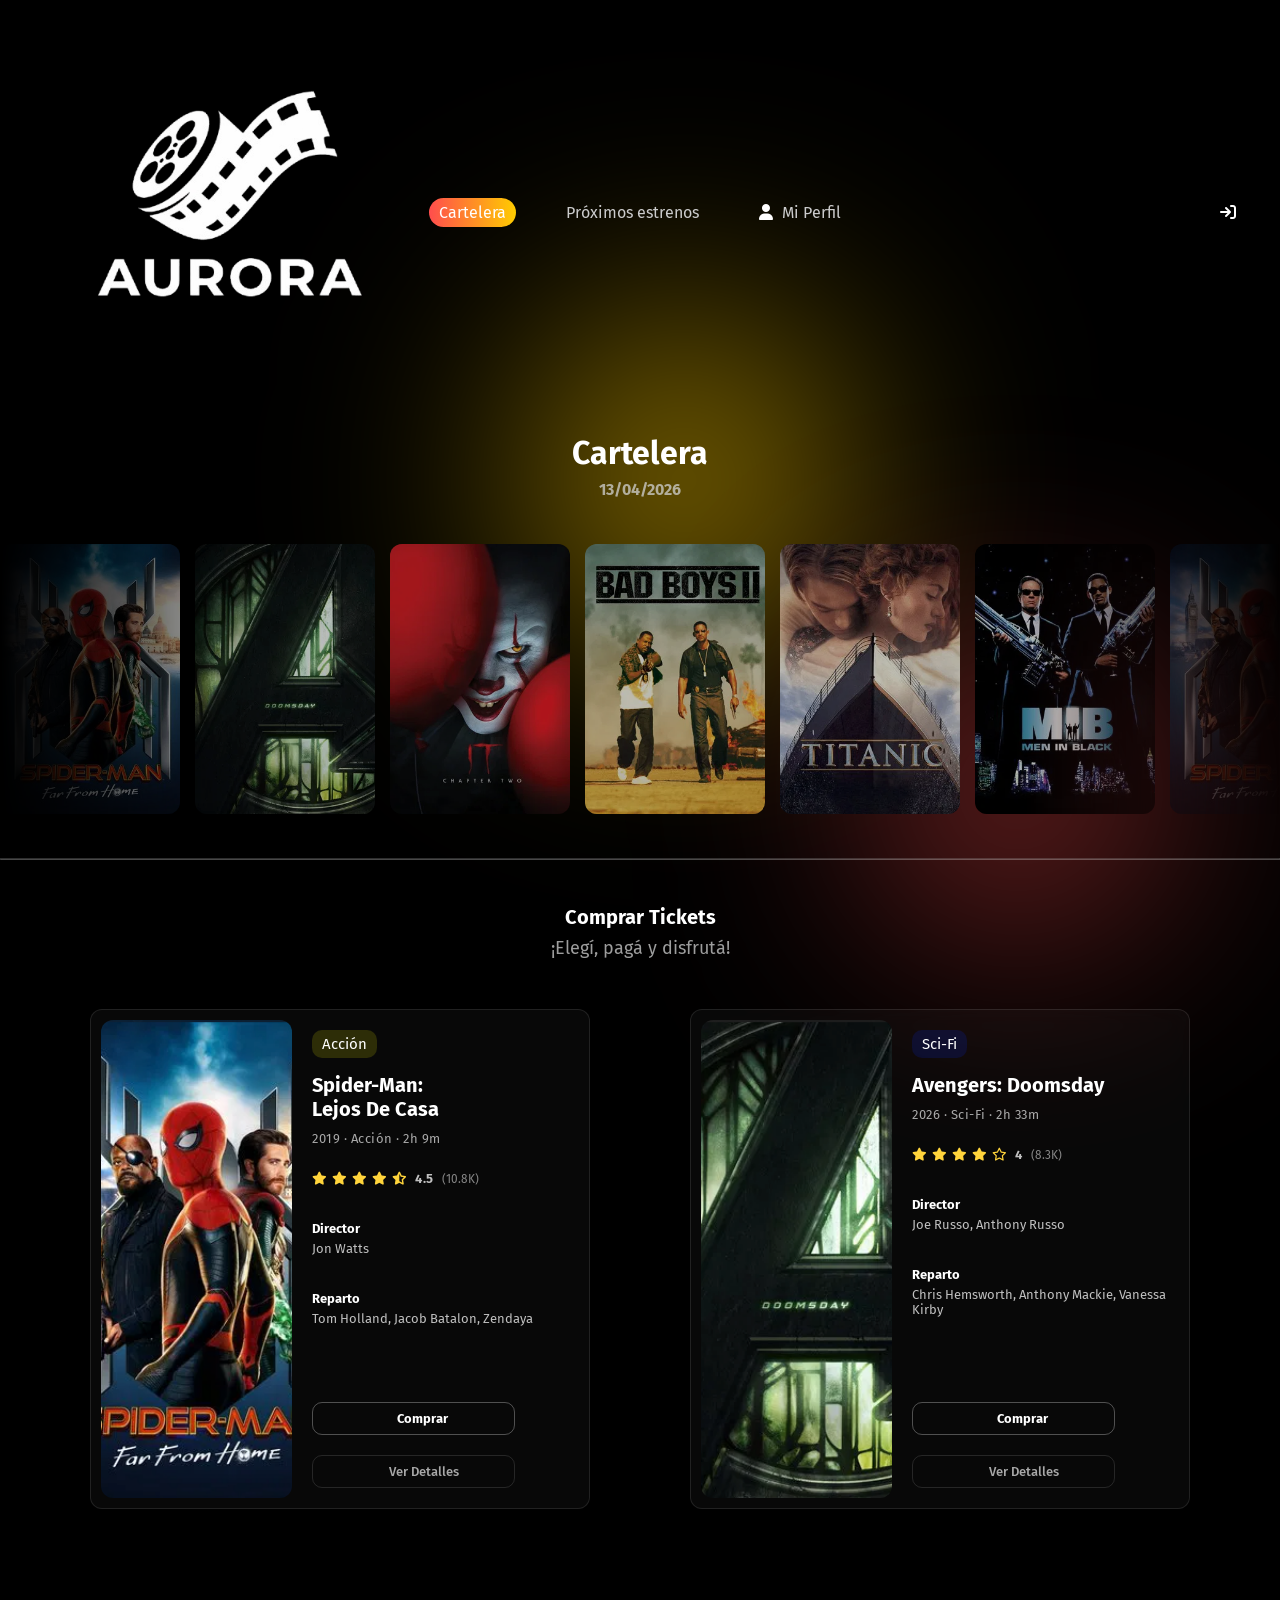
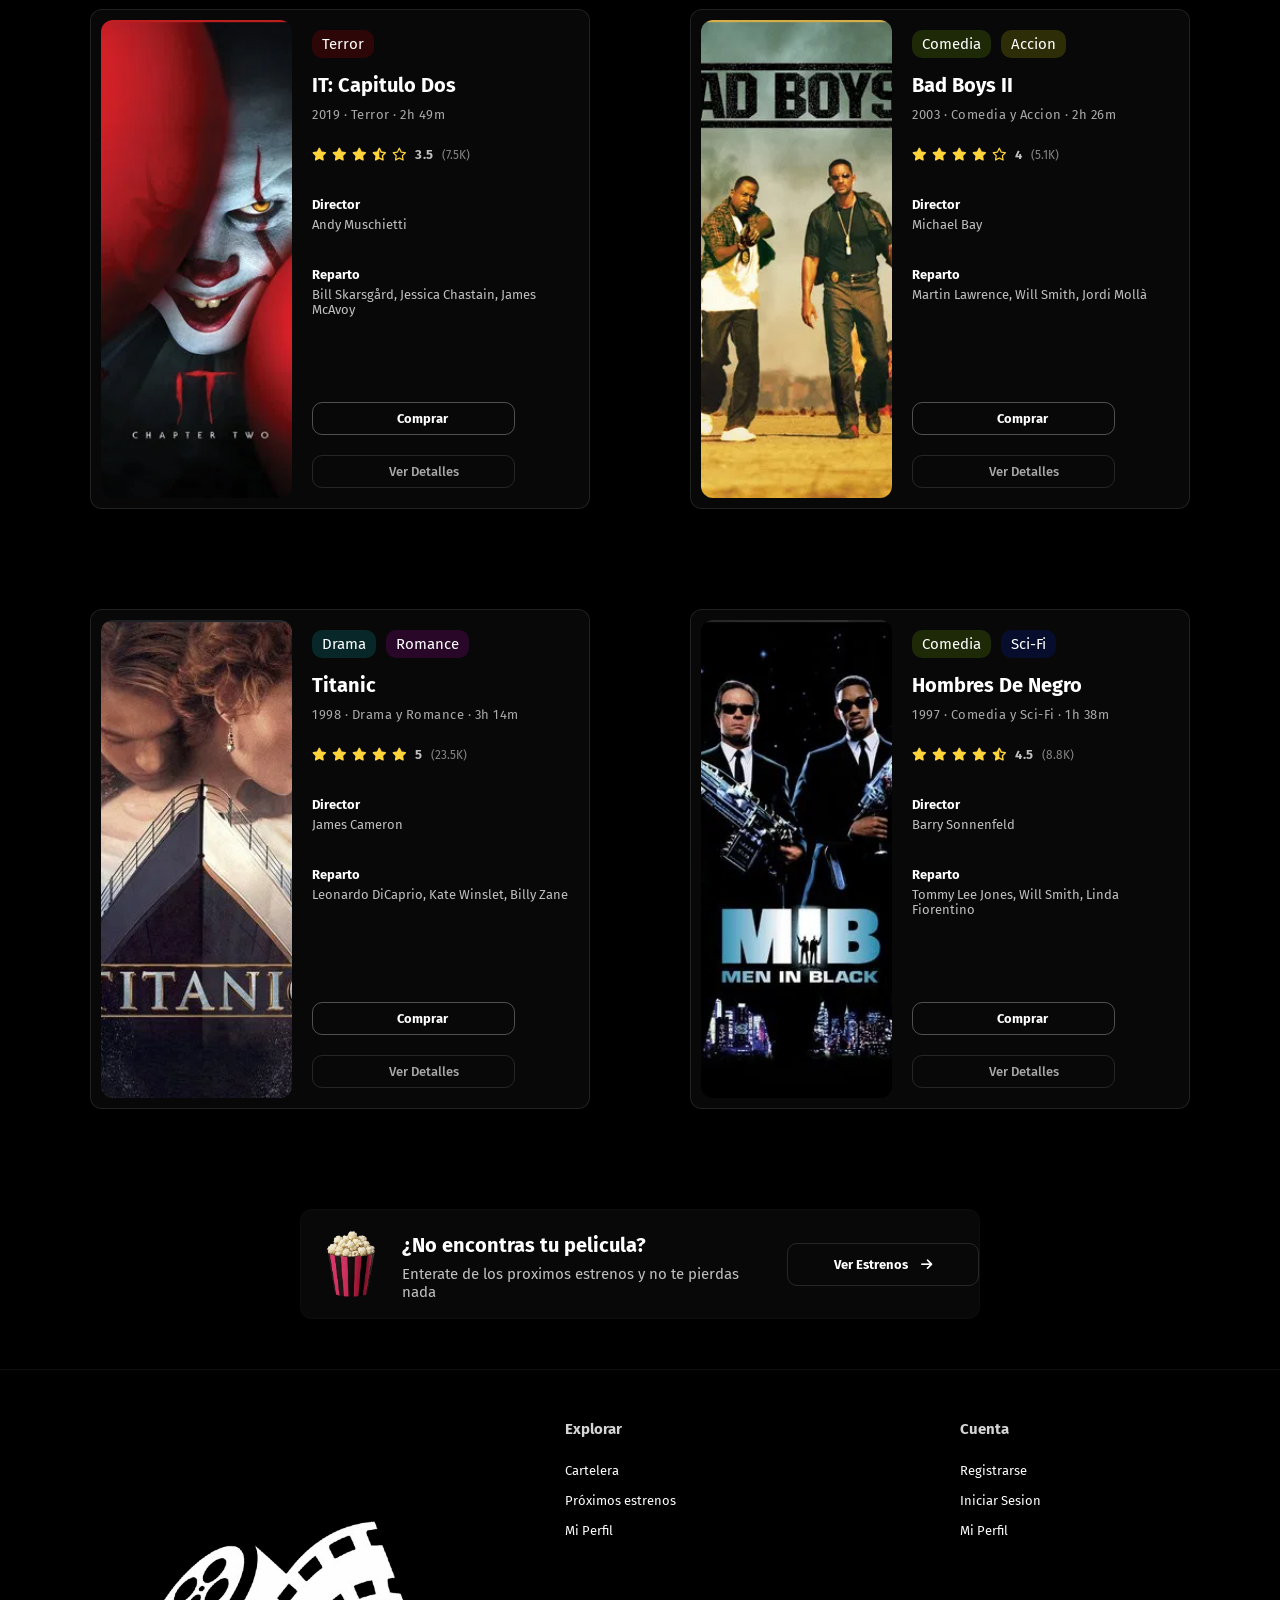
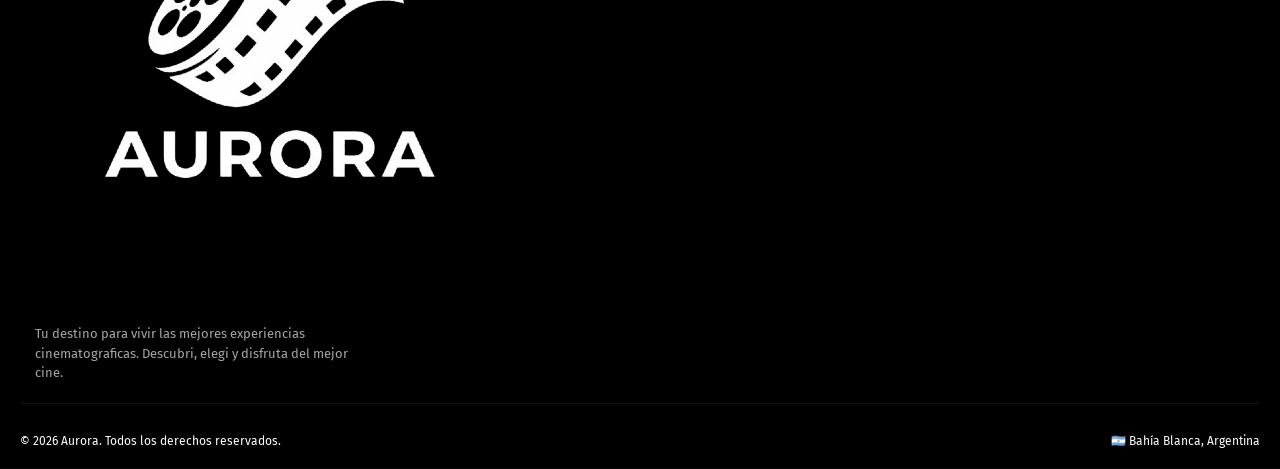
==== index.html @ 66abfe67 "Footer Creado. V4.0" ====
<!doctype html>
<html lang="es">
  <head>
    <meta charset="UTF-8" />
    <meta name="viewport" content="width=device-width, initial-scale=1.0" />
    <title>Cine Aurora</title>
    <meta name="description" content="Cine Aurora - Tu destino para disfrutar del mejor cine en la ciudad. Descubre las últimas películas, compra tus entradas y vive la experiencia cinematográfica al máximo." />
    <link rel="preconnect" href="https://fonts.googleapis.com">
    <link rel="preconnect" href="https://fonts.gstatic.com" crossorigin>
    <link rel="preconnect" href="https://fonts.googleapis.com">
    <link rel="preconnect" href="https://fonts.gstatic.com" crossorigin>
    <link href="https://fonts.googleapis.com/css2?family=Boldonse&family=Fira+Sans:ital,wght@0,100;0,200;0,300;0,400;0,500;0,600;0,700;0,800;0,900;1,100;1,200;1,300;1,400;1,500;1,600;1,700;1,800;1,900&display=swap" rel="stylesheet">
    <link rel="stylesheet" href="https://cdnjs.cloudflare.com/ajax/libs/font-awesome/6.5.0/css/all.min.css">
    <link rel="icon" href="./assets/favicon/logo-cine.png" />
    <link rel="stylesheet" href="./css/style.css" />
    <link rel="stylesheet" href="./css/index.css" />
  </head>

  <body>
    <header class="header">

      <div class="nav-logo">
        <img src="/assets/img/logo-completo.png" alt="Logo Aurora">
      </div>
    
      <nav class="nav">

        <a href="#" class="active">Cartelera</a>
        <a href="#">Próximos estrenos</a>
        <a href="#">
          <i class="fa-solid fa-user"></i> Mi Perfil
        </a>

      </nav>

      <div class="nav-exit">
        <span class="exit-icon">
          <i class="fa-solid fa-arrow-right-to-bracket" style="color: rgb(255, 255, 255);"></i>
        </span>
      
        <span class="exit-text">
          Cerrar sesión
        </span>
      </div>

    </header>

    <main>

      <!-- TITULO -->
       <h1 id="titulo">Cartelera</h1>
       <p id="subtitulo">13/04/2026</p>

      <!-- SCROLL PELICULAS -->
      <div class="scroll-peliculas">
         <ul>

          <!-- SPIDERMAN -->
          <li> 
            <img src="/assets/img/spiderman.png" alt="Spider-Man: Lejos De Casa"> 

           <div class="diseño-hover">

              <p class="rating">4.5</p>

              <div class="stars">
                <i class="fa-solid fa-star" style="color: rgb(255, 212, 59);"></i>
                <i class="fa-solid fa-star" style="color: rgb(255, 212, 59);"></i>
                <i class="fa-solid fa-star" style="color: rgb(255, 212, 59);"></i>
                <i class="fa-solid fa-star" style="color: rgb(255, 212, 59);"></i>
                <i class="fa-solid fa-star-half-stroke" style="color: rgb(255, 212, 59);"></i>
              </div>

              <p class="info">2019 - Acción - 2h 9m</p>

              <button class="btn-ver-mas">Ver Más</button>

            </div>
            
          </li>
          
          <!-- AVENGERS -->
          <li> 
            <img src="/assets/img/avengers.png" alt="Avengers: Doomsday"> 

           <div class="diseño-hover">

              <p class="rating">4</p>

              <div class="stars">
                <i class="fa-solid fa-star" style="color: rgb(255, 212, 59);"></i>
                <i class="fa-solid fa-star" style="color: rgb(255, 212, 59);"></i>
                <i class="fa-solid fa-star" style="color: rgb(255, 212, 59);"></i>
                <i class="fa-solid fa-star" style="color: rgb(255, 212, 59);"></i>
                <i class="fa-regular fa-star" style="color: rgb(255, 212, 59);"></i>
              </div>

              <p class="info">2026 - Ciencia Ficcion - 2h 33m</p>

              <button class="btn-ver-mas">Ver Más</button>

            </div>
            
          </li>
          
          <!-- IT -->
          <li> 
            <img src="/assets/img/it.png" alt="It"> 

           <div class="diseño-hover">

              <p class="rating">3.5</p>

              <div class="stars">
                <i class="fa-solid fa-star" style="color: rgb(255, 212, 59);"></i>
                <i class="fa-solid fa-star" style="color: rgb(255, 212, 59);"></i>
                <i class="fa-solid fa-star" style="color: rgb(255, 212, 59);"></i>
                <i class="fa-solid fa-star-half-stroke" style="color: rgb(255, 212, 59);"></i>
                <i class="fa-regular fa-star" style="color: rgb(255, 212, 59);"></i>
              </div>

              <p class="info">2019 - Terror - 2h 49m</p>

              <button class="btn-ver-mas">Ver Más</button>

            </div>
            
          </li>

          <!-- BAD BOYS-->
          <li> 
            <img src="/assets/img/badboys.png" alt="Bad Boys"> 

           <div class="diseño-hover">

              <p class="rating">4</p>

              <div class="stars">
                <i class="fa-solid fa-star" style="color: rgb(255, 212, 59);"></i>
                <i class="fa-solid fa-star" style="color: rgb(255, 212, 59);"></i>
                <i class="fa-solid fa-star" style="color: rgb(255, 212, 59);"></i>
                <i class="fa-solid fa-star" style="color: rgb(255, 212, 59);"></i>
                <i class="fa-regular fa-star" style="color: rgb(255, 212, 59);"></i>
              </div>

              <p class="info">2003 - Comedia y Accion - 2h 26m</p>

              <button class="btn-ver-mas">Ver Más</button>

            </div>
            
          </li>
          
          <!-- TITANIC -->
          <li> 
            <img src="/assets/img/titanic.png" alt="Titanic"> 

           <div class="diseño-hover">

              <p class="rating">5</p>

              <div class="stars">
                <i class="fa-solid fa-star" style="color: rgb(255, 212, 59);"></i>
                <i class="fa-solid fa-star" style="color: rgb(255, 212, 59);"></i>
                <i class="fa-solid fa-star" style="color: rgb(255, 212, 59);"></i>
                <i class="fa-solid fa-star" style="color: rgb(255, 212, 59);"></i>
                <i class="fa-solid fa-star" style="color: rgb(255, 212, 59);"></i>
              </div>

              <p class="info">1998 - Drama y Romance - 3h 14m</p>

              <button class="btn-ver-mas">Ver Más</button>

            </div>
            
          </li>
          
          <!--HOMBRES DE NEGRO -->
          <li> 
            <img src="/assets/img/hombresdenegro.png" alt="Hombres De Negro"> 

           <div class="diseño-hover">

              <p class="rating">4.5</p>

              <div class="stars">
                <i class="fa-solid fa-star" style="color: rgb(255, 212, 59);"></i>
                <i class="fa-solid fa-star" style="color: rgb(255, 212, 59);"></i>
                <i class="fa-solid fa-star" style="color: rgb(255, 212, 59);"></i>
                <i class="fa-solid fa-star" style="color: rgb(255, 212, 59);"></i>
                <i class="fa-solid fa-star-half-stroke" style="color: rgb(255, 212, 59);"></i>
              </div>

              <p class="info">1997 - Comedia y Sci-Fi - 1h 38m</p>

              <button class="btn-ver-mas">Ver Más</button>

            </div>
            
          </li>

          <!-- Duplicados -->

          <!-- SPIDERMAN -->
          <li> 
            <img src="/assets/img/spiderman.png" alt="Spiderman: Lejos De Casa"> 

           <div class="diseño-hover">

              <p class="rating">4.5</p>

              <div class="stars">
                <i class="fa-solid fa-star" style="color: rgb(255, 212, 59);"></i>
                <i class="fa-solid fa-star" style="color: rgb(255, 212, 59);"></i>
                <i class="fa-solid fa-star" style="color: rgb(255, 212, 59);"></i>
                <i class="fa-solid fa-star" style="color: rgb(255, 212, 59);"></i>
                <i class="fa-solid fa-star-half-stroke" style="color: rgb(255, 212, 59);"></i>
              </div>

              <p class="info">2019 - Acción - 2h 9m</p>

              <button class="btn-ver-mas">Ver Más</button>

            </div>
            
          </li>
          
          <!-- AVENGERS -->
          <li> 
            <img src="/assets/img/avengers.png" alt="Avengers: Doomsday"> 

           <div class="diseño-hover">

              <p class="rating">4</p>

              <div class="stars">
                <i class="fa-solid fa-star" style="color: rgb(255, 212, 59);"></i>
                <i class="fa-solid fa-star" style="color: rgb(255, 212, 59);"></i>
                <i class="fa-solid fa-star" style="color: rgb(255, 212, 59);"></i>
                <i class="fa-solid fa-star" style="color: rgb(255, 212, 59);"></i>
                <i class="fa-regular fa-star" style="color: rgb(255, 212, 59);"></i>
              </div>

              <p class="info">2026 - Ciencia Ficcion - 2h 33m</p>

              <button class="btn-ver-mas">Ver Más</button>

            </div>
            
          </li>
          
          <!-- IT -->
          <li> 
            <img src="/assets/img/it.png" alt="It"> 

           <div class="diseño-hover">

              <p class="rating">3.5</p>

              <div class="stars">
                <i class="fa-solid fa-star" style="color: rgb(255, 212, 59);"></i>
                <i class="fa-solid fa-star" style="color: rgb(255, 212, 59);"></i>
                <i class="fa-solid fa-star" style="color: rgb(255, 212, 59);"></i>
                <i class="fa-solid fa-star-half-stroke" style="color: rgb(255, 212, 59);"></i>
                <i class="fa-regular fa-star" style="color: rgb(255, 212, 59);"></i>
              </div>

              <p class="info">2019 - Terror - 2h 49m</p>

              <button class="btn-ver-mas">Ver Más</button>

            </div>
            
          </li>

          <!-- BAD BOYS-->
          <li> 
            <img src="/assets/img/badboys.png" alt="Bad Boys"> 

           <div class="diseño-hover">

              <p class="rating">4</p>

              <div class="stars">
                <i class="fa-solid fa-star" style="color: rgb(255, 212, 59);"></i>
                <i class="fa-solid fa-star" style="color: rgb(255, 212, 59);"></i>
                <i class="fa-solid fa-star" style="color: rgb(255, 212, 59);"></i>
                <i class="fa-solid fa-star" style="color: rgb(255, 212, 59);"></i>
                <i class="fa-regular fa-star" style="color: rgb(255, 212, 59);"></i>
              </div>

              <p class="info">2003 - Comedia y Accion - 2h 26m</p>

              <button class="btn-ver-mas">Ver Más</button>

            </div>
            
          </li>
          
          <!-- TITANIC -->
          <li> 
            <img src="/assets/img/titanic.png" alt="Titanic"> 

           <div class="diseño-hover">

              <p class="rating">5</p>

              <div class="stars">
                <i class="fa-solid fa-star" style="color: rgb(255, 212, 59);"></i>
                <i class="fa-solid fa-star" style="color: rgb(255, 212, 59);"></i>
                <i class="fa-solid fa-star" style="color: rgb(255, 212, 59);"></i>
                <i class="fa-solid fa-star" style="color: rgb(255, 212, 59);"></i>
                <i class="fa-solid fa-star" style="color: rgb(255, 212, 59);"></i>
              </div>

              <p class="info">1998 - Drama y Romance - 3h 14m</p>

              <button class="btn-ver-mas">Ver Más</button>

            </div>
            
          </li>
          
          <!-- HOMBRES DE NEGRO -->
          <li> 
            <img src="/assets/img/hombresdenegro.png" alt="Hombres De Negro"> 

           <div class="diseño-hover">

              <p class="rating">4.5</p>

              <div class="stars">
                <i class="fa-solid fa-star" style="color: rgb(255, 212, 59);"></i>
                <i class="fa-solid fa-star" style="color: rgb(255, 212, 59);"></i>
                <i class="fa-solid fa-star" style="color: rgb(255, 212, 59);"></i>
                <i class="fa-solid fa-star" style="color: rgb(255, 212, 59);"></i>
                <i class="fa-solid fa-star-half-stroke" style="color: rgb(255, 212, 59);"></i>
              </div>

              <p class="info">1997 - Comedia y Sci-Fi - 1h 38m</p>

              <button class="btn-ver-mas">Ver Más</button>

            </div>
            
          </li>

         </ul>
        </div>

        <hr class="divider">

        <!-- TITULO GRID PELICULAS -->
         <h1 id="titulo-grid">Comprar Tickets</h1>
         <p id="subtitulo-grid">¡Elegí, pagá y disfrutá!</p>
         
        <!-- GRID PELICULAS -->
      <div class="grid-superior">
        
        <!-- SPIDERMAN -->
        <div class="fondo"> 

          <img src="/assets/img/spiderman.png" alt="Spider-Man: Lejos De Casa"> 

          <div class="info-lateral">

            <div class="genero">
              <div class="Accion">
                <p>Acción</p>
              </div>
            </div>

            <p class="titulo-pelicula">Spider-Man:<br> Lejos De Casa</p>
            
            <p class="info-pelicula">2019 · Acción · 2h 9m</p>

            <div class="stars-pelicula">
              <i class="fa-solid fa-star" style="color: rgb(255, 212, 59);"></i>
              <i class="fa-solid fa-star" style="color: rgb(255, 212, 59);"></i>
              <i class="fa-solid fa-star" style="color: rgb(255, 212, 59);"></i>
              <i class="fa-solid fa-star" style="color: rgb(255, 212, 59);"></i>
              <i class="fa-solid fa-star-half-stroke" style="color: rgb(255, 212, 59);"></i>

              <p class="rating-pelicula">4.5</p>

              <p class="votos-pelicula">(10.8K)</p>
            </div>

            <p class="titulo-director-pelicula">Director</p>

            <p class="director-pelicula">Jon Watts</p>

            <p class="titulo-reparto-pelicula">Reparto</p>

            <p class="reparto-pelicula">Tom Holland, Jacob Batalon, Zendaya</p>

            <div class="botones-pelicula">
              <button id="btn-comprar-pelicula"> <i class="fa-solid fa-cart-arrow-down" style="color: rgb(255, 255, 255);"></i> Comprar</button>
              <button id="btn-verMas-pelicula"> <i class="fa-solid fa-circle-info" style="color: rgb(255, 212, 59);"></i> Ver Detalles</button>
            </div>

          </div>

        </div>

        <!-- AVENGERS -->
        <div class="fondo"> 

          <img src="/assets/img/avengers.png" alt="Avengers: Doomsday"> 

          <div class="info-lateral">

            <div class="genero">
              <div class="Sci-Fi">
                <p>Sci-Fi</p>
              </div>
            </div>

            <p class="titulo-pelicula">Avengers: Doomsday</p>
            
            <p class="info-pelicula">2026 · Sci-Fi · 2h 33m</p>

            <div class="stars-pelicula">
                <i class="fa-solid fa-star" style="color: rgb(255, 212, 59);"></i>
                <i class="fa-solid fa-star" style="color: rgb(255, 212, 59);"></i>
                <i class="fa-solid fa-star" style="color: rgb(255, 212, 59);"></i>
                <i class="fa-solid fa-star" style="color: rgb(255, 212, 59);"></i>
                <i class="fa-regular fa-star" style="color: rgb(255, 212, 59);"></i>

              <p class="rating-pelicula">4</p>

              <p class="votos-pelicula">(8.3K)</p>
            </div>

            <p class="titulo-director-pelicula">Director</p>

            <p class="director-pelicula">Joe Russo, Anthony Russo</p>

            <p class="titulo-reparto-pelicula">Reparto</p>

            <p class="reparto-pelicula">Chris Hemsworth, Anthony Mackie, Vanessa Kirby</p>

            <div class="botones-pelicula">
              <button id="btn-comprar-pelicula"> <i class="fa-solid fa-cart-arrow-down" style="color: rgb(255, 255, 255);"></i> Comprar</button>
              <button id="btn-verMas-pelicula"> <i class="fa-solid fa-circle-info" style="color: rgb(255, 212, 59);"></i> Ver Detalles</button>
            </div>

          </div>

        </div>

      </div>

      <div class="grid-medio">
        
        <!-- IT -->
        <div class="fondo"> 

          <img src="/assets/img/it.png" alt="IT: Capitulo Dos"> 

          <div class="info-lateral">

            <div class="genero">
              <div class="Terror">
                <p>Terror</p>
              </div>
            </div>

            <p class="titulo-pelicula">IT: Capitulo Dos</p>
            
            <p class="info-pelicula">2019 · Terror · 2h 49m</p>

            <div class="stars-pelicula">
              <i class="fa-solid fa-star" style="color: rgb(255, 212, 59);"></i>
              <i class="fa-solid fa-star" style="color: rgb(255, 212, 59);"></i>
              <i class="fa-solid fa-star" style="color: rgb(255, 212, 59);"></i>
              <i class="fa-solid fa-star-half-stroke" style="color: rgb(255, 212, 59);"></i>
              <i class="fa-regular fa-star" style="color: rgb(255, 212, 59);"></i>

              <p class="rating-pelicula">3.5</p>

              <p class="votos-pelicula">(7.5K)</p>
            </div>

            <p class="titulo-director-pelicula">Director</p>

            <p class="director-pelicula">Andy Muschietti</p>

            <p class="titulo-reparto-pelicula">Reparto</p>

            <p class="reparto-pelicula">Bill Skarsgård, Jessica Chastain, James McAvoy</p>

            <div class="botones-pelicula">
              <button id="btn-comprar-pelicula"> <i class="fa-solid fa-cart-arrow-down" style="color: rgb(255, 255, 255);"></i> Comprar</button>
              <button id="btn-verMas-pelicula"> <i class="fa-solid fa-circle-info" style="color: rgb(255, 212, 59);"></i> Ver Detalles</button>
            </div>

          </div>

        </div>

        <!-- BAD BOYS -->
        <div class="fondo"> 

          <img src="/assets/img/badboys.png" alt="Avengers: Doomsday"> 

          <div class="info-lateral">

            <div class="genero">
              <div class="Comedia">
                <p>Comedia</p>
              </div>
  
              <div class="Accion">
                <p>Accion</p>
              </div>
            </div>

            <p class="titulo-pelicula">Bad Boys II</p>
            
            <p class="info-pelicula">2003 · Comedia y Accion · 2h 26m</p>

            <div class="stars-pelicula">
                <i class="fa-solid fa-star" style="color: rgb(255, 212, 59);"></i>
                <i class="fa-solid fa-star" style="color: rgb(255, 212, 59);"></i>
                <i class="fa-solid fa-star" style="color: rgb(255, 212, 59);"></i>
                <i class="fa-solid fa-star" style="color: rgb(255, 212, 59);"></i>
                <i class="fa-regular fa-star" style="color: rgb(255, 212, 59);"></i>

              <p class="rating-pelicula">4</p>

              <p class="votos-pelicula">(5.1K)</p>
            </div>

            <p class="titulo-director-pelicula">Director</p>

            <p class="director-pelicula">Michael Bay</p>

            <p class="titulo-reparto-pelicula">Reparto</p>

            <p class="reparto-pelicula">Martin Lawrence, Will Smith, Jordi Mollà</p>

            <div class="botones-pelicula">
              <button id="btn-comprar-pelicula"> <i class="fa-solid fa-cart-arrow-down" style="color: rgb(255, 255, 255);"></i> Comprar</button>
              <button id="btn-verMas-pelicula"> <i class="fa-solid fa-circle-info" style="color: rgb(255, 212, 59);"></i> Ver Detalles</button>
            </div>

          </div>

        </div>

      </div>

      <div class="grid-inferior">
        
        <!-- TITANIC -->
        <div class="fondo"> 

          <img src="/assets/img/titanic.png" alt="Titanic"> 

          <div class="info-lateral">

            <div class="genero">
              <div class="Drama">
                <p>Drama</p>
              </div>

              <div class="Romance">
                <p>Romance</p>
              </div>
            </div>

            <p class="titulo-pelicula">Titanic</p>
            
            <p class="info-pelicula">1998 · Drama y Romance · 3h 14m</p>

            <div class="stars-pelicula">
              <i class="fa-solid fa-star" style="color: rgb(255, 212, 59);"></i>
              <i class="fa-solid fa-star" style="color: rgb(255, 212, 59);"></i>
              <i class="fa-solid fa-star" style="color: rgb(255, 212, 59);"></i>
              <i class="fa-solid fa-star" style="color: rgb(255, 212, 59);"></i>
              <i class="fa-solid fa-star" style="color: rgb(255, 212, 59);"></i>

              <p class="rating-pelicula">5</p>

              <p class="votos-pelicula">(23.5K)</p>
            </div>

            <p class="titulo-director-pelicula">Director</p>

            <p class="director-pelicula">James Cameron</p>

            <p class="titulo-reparto-pelicula">Reparto</p>

            <p class="reparto-pelicula">Leonardo DiCaprio, Kate Winslet, Billy Zane</p>

            <div class="botones-pelicula">
              <button id="btn-comprar-pelicula"> <i class="fa-solid fa-cart-arrow-down" style="color: rgb(255, 255, 255);"></i> Comprar</button>
              <button id="btn-verMas-pelicula"> <i class="fa-solid fa-circle-info" style="color: rgb(255, 212, 59);"></i> Ver Detalles</button>
            </div>

          </div>

        </div>

        <!-- HOMBRES DE NEGRO -->
        <div class="fondo"> 

          <img src="/assets/img/hombresdenegro.png" alt="Hombres De Negro"> 

          <div class="info-lateral">

            <div class="genero">
              <div class="Comedia">
                <p>Comedia</p>
              </div>
  
              <div class="Sci-Fi">
                <p>Sci-Fi</p>
              </div>
            </div>

            <p class="titulo-pelicula">Hombres De Negro</p>
            
            <p class="info-pelicula">1997 · Comedia y Sci-Fi · 1h 38m</p>

            <div class="stars-pelicula">
              <i class="fa-solid fa-star" style="color: rgb(255, 212, 59);"></i>
              <i class="fa-solid fa-star" style="color: rgb(255, 212, 59);"></i>
              <i class="fa-solid fa-star" style="color: rgb(255, 212, 59);"></i>
              <i class="fa-solid fa-star" style="color: rgb(255, 212, 59);"></i>
              <i class="fa-solid fa-star-half-stroke" style="color: rgb(255, 212, 59);"></i>

              <p class="rating-pelicula">4.5</p>

              <p class="votos-pelicula">(8.8K)</p>
            </div>

            <p class="titulo-director-pelicula">Director</p>

            <p class="director-pelicula">Barry Sonnenfeld</p>

            <p class="titulo-reparto-pelicula">Reparto</p>

            <p class="reparto-pelicula">Tommy Lee Jones, Will Smith, Linda Fiorentino</p>

            <div class="botones-pelicula">
              <button id="btn-comprar-pelicula"> <i class="fa-solid fa-cart-arrow-down" style="color: rgb(255, 255, 255);"></i> Comprar</button>
              <button id="btn-verMas-pelicula"> <i class="fa-solid fa-circle-info" style="color: rgb(255, 212, 59);"></i> Ver Detalles</button>
            </div>

          </div>

        </div>

      </div>

      <div class="encontrar-pelicula">

        <img src="/assets/img/pochoclos.png" alt="Pochoclos">
        
        <div class="textos-encontrar-pelicula">

          <p id="titulo-encontrar-pelicula">¿No encontras tu pelicula?</p>

          <p id="subtitulo-encontrar-pelicula">Enterate de los proximos estrenos y no te pierdas nada</p>

        </div>

        <button id="btn-verEstrenos-encontrar-pelicula"> Ver Estrenos <i class="fa-solid fa-arrow-right" style="color: rgb(255, 255, 255);"></i> </button>

      </div>

    </main>

    <!-- VER -->
      <footer class="footer">

        <div class="footer-izquierda">
          <img src="/assets/img/logo-completo.png" alt="Logo Aurora">

          <p id="descripcion-footer">Tu destino para vivir las mejores experiencias cinematograficas. Descubri, elegi y disfruta del mejor cine.</p>
        </div>
      
        <div class="footer-centro">

          <p>Explorar</p>

          <ul class="nav-explorar">
            <li>Cartelera</li>
            <li>Próximos estrenos</li>
            <li>Mi Perfil</li>
          </ul>

        </div>
      
        <div class="footer-derecha">

          <p>Cuenta</p>

          <ul class="nav-cuenta">
            <li>Registrarse</li>
            <li>Iniciar Sesion</li>
            <li>Mi Perfil</li>
          </ul>
        </div>

        <div class="footer-bottom">
          <p>© 2026 Aurora. Todos los derechos reservados.</p>
          <p>🇦🇷 Bahía Blanca, Argentina</p>
        </div>

      </footer>

  </body>
</html>
---- css/style.css ----
@import url(./components/poster.css); /* solo tiene modificado las dimensiones de las img */

/* Paleta */
:root {
  --color-fondo: #000000;;
  --color-superficie: #1f1f1f;
  --color-primario: #ff4d4d;
  --color-secundario: #ffcc00;
  --color-texto: #ffffff;
  --color-texto-suave: #cccccc;
}

/* Reset */
* {
  margin: 0;
  padding: 0;
  box-sizing: border-box;
  color: var(--color-texto);
  font-family: "Fira Sans", sans-serif;
}

 /* Fondo Original */
body {
    background: #000;
    position: relative;
    overflow-x: hidden;
    margin: 0;
    padding: 0;
  }

   /* Footer Abajo */
  main {
    flex: 1;
  }

  /* Prueba Fondo Imagen 
  body {
    position: relative;
    overflow-x: hidden;
    margin: 0;
    padding: 0;
    font-family: 'Google Sans Flex', sans-serif;
  
    background:
      linear-gradient(rgba(15, 23, 42, 0.7), rgba(15, 23, 42, 0.9)),
      url("/assets/img/fondo-test.jpg");
  
    background-size: cover;      
    background-position: center;    
    background-repeat: no-repeat;   
    background-attachment: fixed;
  
    color: var(--texto-principal);
    min-height: 100vh;
  }
*/

  body::-webkit-scrollbar {
    display: none;
  }
  
  /* Glow principal */
  body::before {
    content: "";
    position: fixed;
    width: 600px;
    height: 600px;
    top: 20%;
    left: 30%;
    background: radial-gradient(circle, #ffcc00, transparent 50%);
    filter: blur(120px);
    animation: moveGlow 8s ease-in-out infinite alternate;
    z-index: -1;
  }
  
  /* Glow secundario */
  body::after {
    content: "";
    position: fixed;
    width: 500px;
    height: 500px;
    top: 60%;
    left: 60%;
    background: radial-gradient(circle, #ff4d4d, transparent 50%);
    filter: blur(120px);
    animation: moveGlow2 10s ease-in-out infinite alternate;
    z-index: -1;
  }
  
  /* Animaciones */
  @keyframes moveGlow {
    from {
      transform: translate(-50px, -50px);
    }
    to {
      transform: translate(50px, 50px);
    }
  }
  
  @keyframes moveGlow2 {
    from {
      transform: translate(50px, -50px);
    }
    to {
      transform: translate(-50px, 50px);
    }
  }
  /* Fin Fondo */

/* Header */
  .header {
    position: relative;
    display: flex;
    align-items: center;
    justify-content: space-between;
    padding: 10px 30px;
  }
  /* Fin Header */

  /* Nav Logo */
  .nav-logo img {
    max-width: 80%;
    height: auto;
  }
  
  /* Nav Central */
  .nav{
    position: absolute;
    left: 50%;
    transform: translateX(-50%);
    display: flex;
    gap: 40px;
  }

  .nav i {
    margin-right: 5px;
  }

  .nav a {
    position: relative;
    text-decoration: none;
    color: #ccc;
    font-size: 1rem;
    padding: 5px 10px;
    border-radius: 999px;
    overflow: hidden;
    transition: color 0.3s ease;
    z-index: 1;
  }
  
  .nav a:hover {
    color: white;
  }

  /* Efecto relleno desde abajo */
  .nav a::before {
    content: "";
    position: absolute;
    left: 0;
    bottom: 0;
    width: 100%;
    height: 100%;
    background: linear-gradient(90deg, #ff4d4d, #ffcc00);
    transform: translateY(100%);
    transition: transform 0.3s ease;
    z-index: -1;
  }
  
  .nav a:hover::before {
    transform: translateY(0);
  }
  
  .nav a:hover {
    color: #fff;
  }
  
  /* ACTIVO */
  .nav a.active {
    color: #fff;
  }
  /* Color remarcado sobre la pagina que se encuentra el usuario 
     IMPORTANTE: Modificar el HTML, colocando la clase "active" en el enlace correspondiente a la página actual
  */
  .nav a.active::before {
    transform: translateY(0);
  }
 
  /* Nav Exit */
  .nav-exit {
    position: relative;
    display: flex;
    align-items: center;
    justify-content: center;
    width: 45px;
    height: 45px;
    border-radius: 10px;
    cursor: pointer;
    overflow: hidden;
    background: transparent;
    transition: all 0.4s ease;
  }
  
  .exit-icon {
    display: flex;
    align-items: center;
    justify-content: center;
    transition: transform 0.3s ease, opacity 0.3s ease;
  }
  
  .exit-text {
    position: absolute;
    opacity: 0;
    transform: translateX(20px);
    white-space: nowrap;
    font-size: 0.9rem;
    color: white;
    font-weight: bold;
    transition: all 0.4s ease;
  }

  .nav-exit:hover {
    width: 160px;
    background: linear-gradient(90deg, #ff4d4d, #ffcc00);
  }

  .nav-exit:hover .exit-icon {
    transform: translateX(-20px);
    opacity: 0;
  }
  
  .nav-exit:hover .exit-text {
    opacity: 1;
    transform: translateX(0);
  }
---- css/index.css ----
/* Titulo */
#titulo {
  display: flex;
  justify-content: center;
  padding: 10px 0px 8px 0px;
  color: white;
  font-weight: bold;
  font-style: 18px;
}

#subtitulo {
  display: flex;
  justify-content: center;
  padding: 0px 0px 35px 0px;
  color: rgba(209, 209, 209, 0.749);
  font-weight: bold;
  font-style: 15px;
}
/* Fin Titulo */

/* Scroll Peliculas */
.scroll-peliculas {
  overflow-x: hidden;
  white-space: nowrap;
  padding: 10px 0;

  /* Máscara */
  -webkit-mask-image: linear-gradient(
    to right,
    transparent,
    black 20%,
    black 80%,
    transparent
  );

  mask-image: linear-gradient(
    to right,
    transparent,
    black 20%,
    black 80%,
    transparent
  );
  
}

.scroll-peliculas ul {
  display: flex;
  gap: 15px;
  padding: 0;
  margin: 0;
  animation: scrollInfinito 50s linear infinite;
}

.scroll-peliculas li {
  position: relative;
  list-style: none;
}

.scroll-peliculas img {
  width: 180px;
  height: 270px;
  object-fit: cover;
  border-radius: 12px;
  transition: transform 0.3s ease;
}

.scroll-peliculas li::after {
  content: "";
  position: absolute;
  top: 0;
  left: 0;
  width: 180px;
  height: 270px;
  background: rgba(0, 0, 0, 0.260);
  border-radius: 12px;
  transition: 0.3s;
}

.scroll-peliculas li:hover::after {
  content: "";
  position: absolute;
  top: 0;
  left: 0;
  width: 180px;
  height: 270px;
  background: rgba(0, 0, 0, 0.778);
  border-radius: 12px;
  transition: 1s;
  z-index: 1;
  
}

.scroll-peliculas img:hover {
  transform: scale(1.08);
}

.scroll-peliculas:hover ul {
  animation-play-state: paused;
}

/* Aniamcion Carrusel Infinito */
@keyframes scrollInfinito {
  from {
    transform: translateX(0);
  }
  to {
    transform: translateX(-50%);
  }
}

/* Hover */
.scroll-peliculas li:hover .diseño-hover {
  opacity: 1;
  transition: 2s;
}

.diseño-hover {
  opacity: 0;
  position: absolute;
  top: 60%;
  left: 50%;
  transform: translate(-50%, -50%);
  z-index: 2;
}

.rating {
  position: absolute;
  top: -15px;
  left: 50%;
  transform: translateX(-50%);
  margin: 0;
  color: white;
  font-size: 15px;
  font-weight: bold;
}

.stars {
  display: flex;
  justify-content: center;
  gap: 5px;
  padding-top: 10px;
  font-size: 13px;
}

.info {
  display: flex;
  justify-content: center;
  padding-top: 10px;
  font-size: 10.5px;
  color: rgba(228, 228, 228, 0.734);
}

.btn-ver-mas {
  position: relative;
  overflow: hidden;
  bottom: -50px;
  left: 50%;
  transform: translateX(-50%);

  padding: 8px 15px;
  font-size: 13px;
  font-weight: bold;

  color: white;
  background: transparent;
  border: 1px solid rgba(255, 255, 255, 0.289);
  border-radius: 10px;

  cursor: pointer;
  transition: all 0.3s ease;
}

 /* Efecto relleno desde abajo */
 .btn-ver-mas::before {
  content: "";
  position: absolute;
  left: 0;
  bottom: 0;
  width: 100%;
  height: 100%;

  background: linear-gradient(90deg, #ff4d4d, #ffcc00);

  transform: translateY(100%); 
  transition: transform 0.3s ease;

  z-index: -1;
}

.btn-ver-mas:hover::before {
  transform: translateY(0);
}
/* Fin Scroll Peliculas */

/* Titulo Grid Peliculas */
#titulo-grid {
  display: flex;
  justify-content: center;
  color: rgb(255, 255, 255);
  font-weight: bold;
  font-size: 20px;
  padding-top: 15px;
}

#subtitulo-grid {
  display: flex;
  justify-content: center;
  color: rgba(209, 209, 209, 0.749);
  font-weight: normal;
  font-size: 18px;
  padding-top: 8px;
}
/* Fin Titulo Grid Peliculas */

.divider {
  height: 1px;
  background: linear-gradient(to right, transparent, white, transparent);
  margin: 30px 0;
  opacity: 0.3;
}

/* Grid Peliculas */
.grid-superior,
.grid-medio,
.grid-inferior {
  display: grid;
  grid-template-columns: repeat(2, 1fr);
  padding: 50px;
  max-width: 1200px;
  margin: 0 auto;
  gap: 100px;
}

.fondo {
  position: relative;
  display: flex;
  /* background-color: #0A0A0A;  FONDO ORIGINAL */
  background-color: rgba(255, 255, 255, 0.03);
  backdrop-filter: blur(10px);
  border: 1px solid rgba(255, 255, 255, 0.1); 
  height: 500px;
  border-radius: 12px;
  padding: 10px;
  overflow: hidden;
  transition: all 0.8s ease;
}

/* Agregar si se vuelve al fondo negro

.fondo:hover {
  background-color: rgba(255, 255, 255, 0.03);
  backdrop-filter: blur(10px);
  border: 1px solid rgba(255, 255, 255, 0.1);
}

*/

.fondo:hover .info-lateral {
  transform: translateX(5px);
  transition: transform 0.8s ease;
}

.fondo:hover img {
  transform: scale(1.1); 
  filter: brightness(1.1); 
}

.fondo img {
  height: 100%;
  width: 40%;
  object-fit: cover;
  border-radius: 12px;
  transition: all 0.8s ease;
}

.info-lateral {
  display: flex;
  flex-direction: column;
  height: 100%;
  align-items: flex-start;       
  padding: 10px 0px 0px 20px;
  transition: all 0.8s ease;
}

.genero {
  display: flex;
  gap: 10px;
}

.Sci-Fi {
  display: inline-block;
  background: rgba(0, 42, 255, 0.15);
  color: rgba(0, 123, 255, 0.798);
  font-size: 15px;
  padding: 5px 10px;
  border-radius: 10px;
  height: fit-content;
}

.Terror {
  display: inline-block;
  background: rgba(255, 0, 0, 0.15);
  color: rgba(187, 0, 0, 0.798);
  font-size: 15px;
  padding: 5px 10px;
  border-radius: 10px;
  height: fit-content;
}

.Accion {
  display: inline-block;
  background: rgba(255, 251, 0, 0.15);
  color: rgba(210, 182, 0, 0.798);
  font-size: 15px;
  padding: 5px 10px;
  border-radius: 10px;
  height: fit-content;
}

.Comedia {
  display: inline-block;
  background: rgba(149, 224, 0, 0.15);
  color: rgba(15, 221, 0, 0.798);
  font-size: 15px;
  padding: 5px 10px;
  border-radius: 10px;
  height: fit-content;
}

.Drama {
  display: inline-block;
  background: rgba(0, 216, 224, 0.15);
  color: rgba(0, 221, 214, 0.798);
  font-size: 15px;
  padding: 5px 10px;
  border-radius: 10px;
  height: fit-content;
}

.Romance {
  display: inline-block;
  background: rgba(220, 0, 224, 0.15);
  color: rgba(221, 0, 184, 0.798);
  font-size: 15px;
  padding: 5px 10px;
  border-radius: 10px;
  height: fit-content;
}

.titulo-pelicula {
  color: white;
  font-size: 20px;
  font-weight: bold;
  padding-top: 15px;
}

.info-pelicula {
  color: rgba(228, 228, 228, 0.734);
  font-size: 13px;
  font-weight: normal;
  letter-spacing: 0.5px;
  padding-top: 10px;
}

.stars-pelicula {
  display: flex;
  justify-content: center;
  align-items: center;
  gap: 5px;
  padding-top: 25px;
  font-size: 13px;
}

.rating-pelicula {
  color: rgba(228, 228, 228, 0.839);
  font-size: 13px;
  font-weight: bold;
  letter-spacing: 0.5px;
  padding-left: 3px;
}

.votos-pelicula {
  color: rgba(228, 228, 228, 0.568);
  font-size: 11.8px;
  font-weight: normal;
  padding-left: 3px;
}

.titulo-director-pelicula {
  color: white;
  font-size: 13px;
  font-weight: bold;
  padding-top: 35px;
}

.director-pelicula {
  color: rgba(228, 228, 228, 0.839);
  font-size: 13px;
  font-weight: normal;
  padding-top: 5px;
}

.titulo-reparto-pelicula {
  color: white;
  font-size: 13px;
  font-weight: bold;
  padding-top: 35px;
}

.reparto-pelicula {
  color: rgba(228, 228, 228, 0.839);
  font-size: 13px;
  font-weight: normal;
  padding-top: 5px;
}

.botones-pelicula {
  margin-top: auto;
  display: flex;
  flex-direction: column;
  gap: 20px;
  padding-bottom: 10px;
}

/*Boton Ver Detalles*/
#btn-verMas-pelicula {
  width: 165%;
  padding: 8px 15px;
  font-size: 13px;
  font-weight: 500;
  color: rgba(255, 255, 255, 0.65);
  background: transparent;
  border: 1px solid rgba(255, 255, 255, 0.12);
  border-radius: 10px;
  cursor: pointer;
  transition: all 0.2s ease;
}

#btn-verMas-pelicula i {
  padding-right: 5px;
}

#btn-verMas-pelicula:hover {
  transform: translateY(-1px);
  border-color: rgba(255, 255, 255, 0.35);
  color: #fff;
}

#btn-verMas-pelicula:hover i {
  transform: translateX(2px);
}

#btn-verMas-pelicula i {
  opacity: 0;
  transform: translateX(-5px);
  transition: all 0.25s ease;
}

#btn-verMas-pelicula:hover i {
  opacity: 1;
  transform: translateX(0);
  padding-right: 5px;
}

/* Boton Comprar */
#btn-comprar-pelicula {
  position: relative;
  overflow: hidden;
  width: 165%;
  padding: 8px 15px;
  font-size: 13px;
  font-weight: bold;
  color: white;
  background: transparent;
  border: 1px solid rgba(255, 255, 255, 0.289);
  border-radius: 10px;
  cursor: pointer;
  transition: all 0.3s ease;
  z-index: 0;
}

/* Efecto relleno desde abajo */
#btn-comprar-pelicula::before {
  content: "";
  position: absolute;
  left: 0;
  bottom: 0;
  width: 100%;
  height: 100%;
  background: linear-gradient(90deg, #ff4d4d, #ffcc00);
  transform: translateY(100%); 
  transition: transform 0.3s ease;
  z-index: -1;
}

#btn-comprar-pelicula:hover::before {
  transform: translateY(0);
}

#btn-comprar-pelicula i {
  opacity: 0;
  transform: translateX(-5px);
  transition: all 0.25s ease;
}

#btn-comprar-pelicula:hover i {
  opacity: 1;
  transform: translateX(0);
  padding-right: 5px;
}

/* Encontrar Tu Pelicula */
.encontrar-pelicula {
  position: relative;
  display: flex;
  justify-content: flex-start; 
  align-items: center; 
  padding-left: 10px; 
  background-color: rgba(255, 255, 255, 0.03);
  backdrop-filter: blur(10px);
  border: 1px solid rgba(255, 255, 255, 0.021);
  height: 110px;
  width: 680px;
  border-radius: 12px;
  overflow: hidden;
  transition: all 0.8s ease;
  margin: 50px auto;
}

.encontrar-pelicula img {
  height: 80px;
  width: 80px;
}

.textos-encontrar-pelicula {
  display: grid;
}

#titulo-encontrar-pelicula {
  color: white;
  font-weight: bold;
  font-size: 20px;
  padding-left: 15px;
  padding-top: 5px;
}

#subtitulo-encontrar-pelicula {
  color: rgba(228, 228, 228, 0.839);
  font-weight: normal;
  font-size: 15px;
  padding-left: 15px;
  padding-top: 8px;
}

#btn-verEstrenos-encontrar-pelicula {
  position: relative;
  overflow: hidden;
  margin-left: 30px;
  width: 200px;
  padding: 13px 15px;
  font-size: 13px;
  font-weight: bold;
  color: white;
  background: transparent;
  border: 1px solid rgba(255, 255, 255, 0.12);
  border-radius: 10px;
  cursor: pointer;
  transition: all 0.2s ease;
}

#btn-verEstrenos-encontrar-pelicula i {
  padding-left: 10px;
  transition: transform 0.5s ease;
}

/* Efecto relleno desde abajo */
#btn-verEstrenos-encontrar-pelicula::before {
  content: "";
  position: absolute;
  left: 0;
  bottom: 0;
  width: 100%;
  height: 100%;
  background: linear-gradient(90deg, #ff4d4d, #ffcc00);
  transform: translateY(100%); 
  transition: transform 0.3s ease;
  z-index: -1;
}


#btn-verEstrenos-encontrar-pelicula:hover::before {
  transform: translateY(0);
}

#btn-verEstrenos-encontrar-pelicula:hover i {
  transform: translateX(30%);
}

/* Footer */     /* VER */
footer {
  width: 100%;
  padding: 50px 20px 20px;
  background-color: transparent;
  border-top: 1px solid rgba(255, 255, 255, 0.05);
  border-bottom: 1px solid rgba(255, 255, 255, 0.05);
  color: white;
  display: grid;
  grid-template-columns: minmax(auto, 350px) minmax(auto, 200px) minmax(auto, 300px);
  justify-content: space-between;
  align-items: start;
  column-gap: 60px;
  row-gap: 0;
  box-sizing: border-box;
}

/* Footer Izquierda */
.footer-izquierda p {
  padding-left: 15px;
}

.footer-izquierda img {
  margin-left: 0;
}

#descripcion-footer {
  color: rgba(255, 255, 255, 0.65);
  font-size: 13px;
  line-height: 1.5;
}

/* Footer Centro */
.footer-centro p,
.footer-derecha p {
  color: rgba(255, 255, 255, 0.834);
  font-weight: bold;
  font-size: 15px;
  margin: 0 0 5px 0;
  padding-top: 0;
}

.nav-explorar, .nav-cuenta {
  display: grid;
  color: rgba(255, 255, 255, 0.65);
  font-weight: normal;
  font-size: 13px;
  gap: 15px;
  padding-top: 20px;
  list-style: none;
  padding-left: 0;
  margin: 0;
}

.nav-explorar li:hover {
  color: #ffcc00;
  cursor: pointer;
}

.nav-cuenta li:hover {
  color: #ff4d4d;
  cursor: pointer;
}

.footer-bottom {
  grid-column: 1 / -1;
  display: flex;
  justify-content: space-between;
  align-items: center;
  padding-top: 30px;
  margin-top: 20px;
  border-top: 1px solid rgba(255, 255, 255, 0.08);
  color: rgba(255, 255, 255, 0.4);
  font-size: 12px;
}
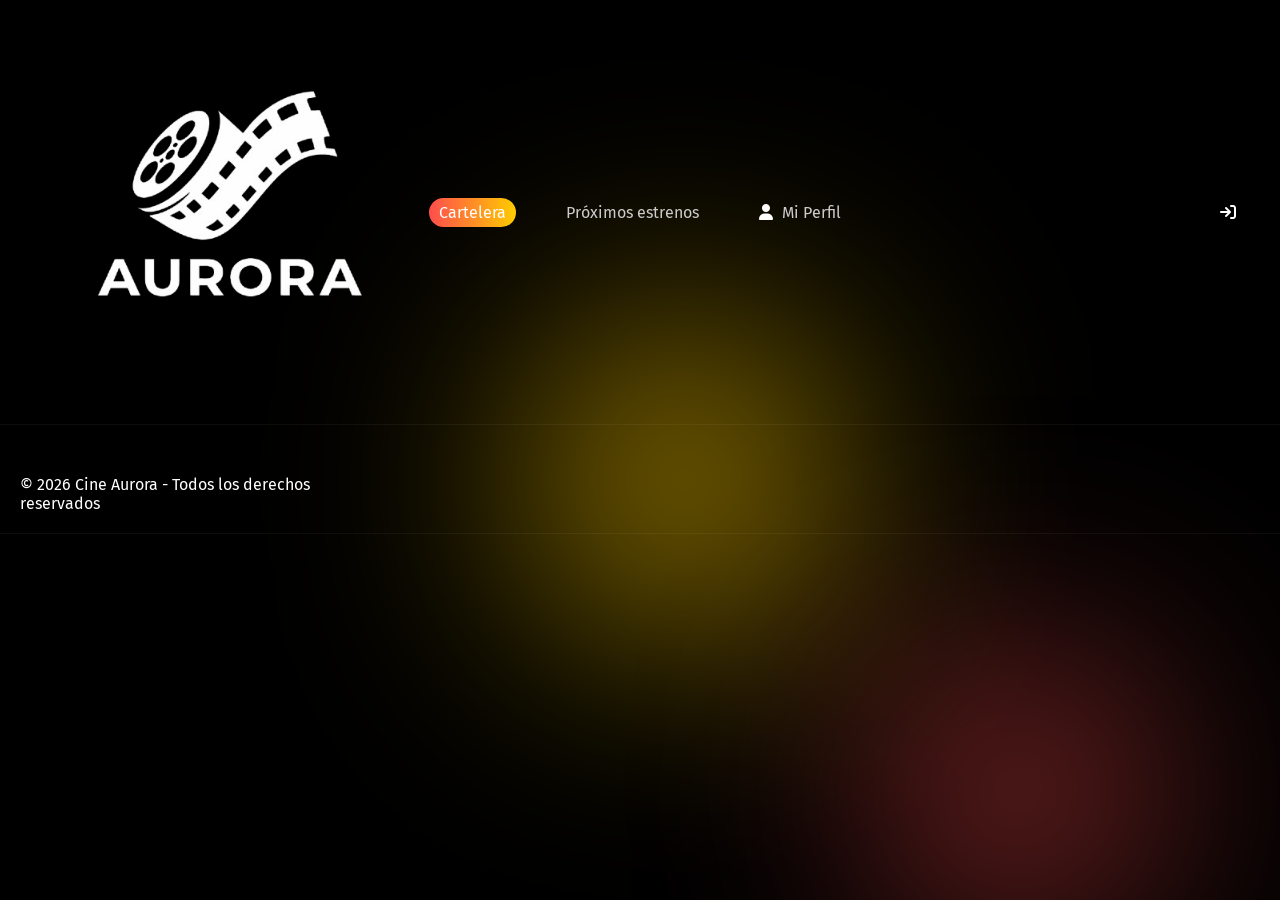
==== commit 50b6de5b: "Maqueto pagina de estrenos, implemento html y css pero falta implementar imagenes" ====
--- a/index.html
+++ b/index.html
@@ -26,7 +26,7 @@
       <nav class="nav">
 
         <a href="#" class="active">Cartelera</a>
-        <a href="#">Próximos estrenos</a>
+        <a href="./pages/estrenos.html">Próximos estrenos</a>
         <a href="#">
           <i class="fa-solid fa-user"></i> Mi Perfil
         </a>
@@ -46,671 +46,13 @@
     </header>
 
     <main>
-
-      <!-- TITULO -->
-       <h1 id="titulo">Cartelera</h1>
-       <p id="subtitulo">13/04/2026</p>
-
-      <!-- SCROLL PELICULAS -->
-      <div class="scroll-peliculas">
-         <ul>
-
-          <!-- SPIDERMAN -->
-          <li> 
-            <img src="/assets/img/spiderman.png" alt="Spider-Man: Lejos De Casa"> 
-
-           <div class="diseño-hover">
-
-              <p class="rating">4.5</p>
-
-              <div class="stars">
-                <i class="fa-solid fa-star" style="color: rgb(255, 212, 59);"></i>
-                <i class="fa-solid fa-star" style="color: rgb(255, 212, 59);"></i>
-                <i class="fa-solid fa-star" style="color: rgb(255, 212, 59);"></i>
-                <i class="fa-solid fa-star" style="color: rgb(255, 212, 59);"></i>
-                <i class="fa-solid fa-star-half-stroke" style="color: rgb(255, 212, 59);"></i>
-              </div>
-
-              <p class="info">2019 - Acción - 2h 9m</p>
-
-              <button class="btn-ver-mas">Ver Más</button>
-
-            </div>
-            
-          </li>
-          
-          <!-- AVENGERS -->
-          <li> 
-            <img src="/assets/img/avengers.png" alt="Avengers: Doomsday"> 
-
-           <div class="diseño-hover">
-
-              <p class="rating">4</p>
-
-              <div class="stars">
-                <i class="fa-solid fa-star" style="color: rgb(255, 212, 59);"></i>
-                <i class="fa-solid fa-star" style="color: rgb(255, 212, 59);"></i>
-                <i class="fa-solid fa-star" style="color: rgb(255, 212, 59);"></i>
-                <i class="fa-solid fa-star" style="color: rgb(255, 212, 59);"></i>
-                <i class="fa-regular fa-star" style="color: rgb(255, 212, 59);"></i>
-              </div>
-
-              <p class="info">2026 - Ciencia Ficcion - 2h 33m</p>
-
-              <button class="btn-ver-mas">Ver Más</button>
-
-            </div>
-            
-          </li>
-          
-          <!-- IT -->
-          <li> 
-            <img src="/assets/img/it.png" alt="It"> 
-
-           <div class="diseño-hover">
-
-              <p class="rating">3.5</p>
-
-              <div class="stars">
-                <i class="fa-solid fa-star" style="color: rgb(255, 212, 59);"></i>
-                <i class="fa-solid fa-star" style="color: rgb(255, 212, 59);"></i>
-                <i class="fa-solid fa-star" style="color: rgb(255, 212, 59);"></i>
-                <i class="fa-solid fa-star-half-stroke" style="color: rgb(255, 212, 59);"></i>
-                <i class="fa-regular fa-star" style="color: rgb(255, 212, 59);"></i>
-              </div>
-
-              <p class="info">2019 - Terror - 2h 49m</p>
-
-              <button class="btn-ver-mas">Ver Más</button>
-
-            </div>
-            
-          </li>
-
-          <!-- BAD BOYS-->
-          <li> 
-            <img src="/assets/img/badboys.png" alt="Bad Boys"> 
-
-           <div class="diseño-hover">
-
-              <p class="rating">4</p>
-
-              <div class="stars">
-                <i class="fa-solid fa-star" style="color: rgb(255, 212, 59);"></i>
-                <i class="fa-solid fa-star" style="color: rgb(255, 212, 59);"></i>
-                <i class="fa-solid fa-star" style="color: rgb(255, 212, 59);"></i>
-                <i class="fa-solid fa-star" style="color: rgb(255, 212, 59);"></i>
-                <i class="fa-regular fa-star" style="color: rgb(255, 212, 59);"></i>
-              </div>
-
-              <p class="info">2003 - Comedia y Accion - 2h 26m</p>
-
-              <button class="btn-ver-mas">Ver Más</button>
-
-            </div>
-            
-          </li>
-          
-          <!-- TITANIC -->
-          <li> 
-            <img src="/assets/img/titanic.png" alt="Titanic"> 
-
-           <div class="diseño-hover">
-
-              <p class="rating">5</p>
-
-              <div class="stars">
-                <i class="fa-solid fa-star" style="color: rgb(255, 212, 59);"></i>
-                <i class="fa-solid fa-star" style="color: rgb(255, 212, 59);"></i>
-                <i class="fa-solid fa-star" style="color: rgb(255, 212, 59);"></i>
-                <i class="fa-solid fa-star" style="color: rgb(255, 212, 59);"></i>
-                <i class="fa-solid fa-star" style="color: rgb(255, 212, 59);"></i>
-              </div>
-
-              <p class="info">1998 - Drama y Romance - 3h 14m</p>
-
-              <button class="btn-ver-mas">Ver Más</button>
-
-            </div>
-            
-          </li>
-          
-          <!--HOMBRES DE NEGRO -->
-          <li> 
-            <img src="/assets/img/hombresdenegro.png" alt="Hombres De Negro"> 
-
-           <div class="diseño-hover">
-
-              <p class="rating">4.5</p>
-
-              <div class="stars">
-                <i class="fa-solid fa-star" style="color: rgb(255, 212, 59);"></i>
-                <i class="fa-solid fa-star" style="color: rgb(255, 212, 59);"></i>
-                <i class="fa-solid fa-star" style="color: rgb(255, 212, 59);"></i>
-                <i class="fa-solid fa-star" style="color: rgb(255, 212, 59);"></i>
-                <i class="fa-solid fa-star-half-stroke" style="color: rgb(255, 212, 59);"></i>
-              </div>
-
-              <p class="info">1997 - Comedia y Sci-Fi - 1h 38m</p>
-
-              <button class="btn-ver-mas">Ver Más</button>
-
-            </div>
-            
-          </li>
-
-          <!-- Duplicados -->
-
-          <!-- SPIDERMAN -->
-          <li> 
-            <img src="/assets/img/spiderman.png" alt="Spiderman: Lejos De Casa"> 
-
-           <div class="diseño-hover">
-
-              <p class="rating">4.5</p>
-
-              <div class="stars">
-                <i class="fa-solid fa-star" style="color: rgb(255, 212, 59);"></i>
-                <i class="fa-solid fa-star" style="color: rgb(255, 212, 59);"></i>
-                <i class="fa-solid fa-star" style="color: rgb(255, 212, 59);"></i>
-                <i class="fa-solid fa-star" style="color: rgb(255, 212, 59);"></i>
-                <i class="fa-solid fa-star-half-stroke" style="color: rgb(255, 212, 59);"></i>
-              </div>
-
-              <p class="info">2019 - Acción - 2h 9m</p>
-
-              <button class="btn-ver-mas">Ver Más</button>
-
-            </div>
-            
-          </li>
-          
-          <!-- AVENGERS -->
-          <li> 
-            <img src="/assets/img/avengers.png" alt="Avengers: Doomsday"> 
-
-           <div class="diseño-hover">
-
-              <p class="rating">4</p>
-
-              <div class="stars">
-                <i class="fa-solid fa-star" style="color: rgb(255, 212, 59);"></i>
-                <i class="fa-solid fa-star" style="color: rgb(255, 212, 59);"></i>
-                <i class="fa-solid fa-star" style="color: rgb(255, 212, 59);"></i>
-                <i class="fa-solid fa-star" style="color: rgb(255, 212, 59);"></i>
-                <i class="fa-regular fa-star" style="color: rgb(255, 212, 59);"></i>
-              </div>
-
-              <p class="info">2026 - Ciencia Ficcion - 2h 33m</p>
-
-              <button class="btn-ver-mas">Ver Más</button>
-
-            </div>
-            
-          </li>
-          
-          <!-- IT -->
-          <li> 
-            <img src="/assets/img/it.png" alt="It"> 
-
-           <div class="diseño-hover">
-
-              <p class="rating">3.5</p>
-
-              <div class="stars">
-                <i class="fa-solid fa-star" style="color: rgb(255, 212, 59);"></i>
-                <i class="fa-solid fa-star" style="color: rgb(255, 212, 59);"></i>
-                <i class="fa-solid fa-star" style="color: rgb(255, 212, 59);"></i>
-                <i class="fa-solid fa-star-half-stroke" style="color: rgb(255, 212, 59);"></i>
-                <i class="fa-regular fa-star" style="color: rgb(255, 212, 59);"></i>
-              </div>
-
-              <p class="info">2019 - Terror - 2h 49m</p>
-
-              <button class="btn-ver-mas">Ver Más</button>
-
-            </div>
-            
-          </li>
-
-          <!-- BAD BOYS-->
-          <li> 
-            <img src="/assets/img/badboys.png" alt="Bad Boys"> 
-
-           <div class="diseño-hover">
-
-              <p class="rating">4</p>
-
-              <div class="stars">
-                <i class="fa-solid fa-star" style="color: rgb(255, 212, 59);"></i>
-                <i class="fa-solid fa-star" style="color: rgb(255, 212, 59);"></i>
-                <i class="fa-solid fa-star" style="color: rgb(255, 212, 59);"></i>
-                <i class="fa-solid fa-star" style="color: rgb(255, 212, 59);"></i>
-                <i class="fa-regular fa-star" style="color: rgb(255, 212, 59);"></i>
-              </div>
-
-              <p class="info">2003 - Comedia y Accion - 2h 26m</p>
-
-              <button class="btn-ver-mas">Ver Más</button>
-
-            </div>
-            
-          </li>
-          
-          <!-- TITANIC -->
-          <li> 
-            <img src="/assets/img/titanic.png" alt="Titanic"> 
-
-           <div class="diseño-hover">
-
-              <p class="rating">5</p>
-
-              <div class="stars">
-                <i class="fa-solid fa-star" style="color: rgb(255, 212, 59);"></i>
-                <i class="fa-solid fa-star" style="color: rgb(255, 212, 59);"></i>
-                <i class="fa-solid fa-star" style="color: rgb(255, 212, 59);"></i>
-                <i class="fa-solid fa-star" style="color: rgb(255, 212, 59);"></i>
-                <i class="fa-solid fa-star" style="color: rgb(255, 212, 59);"></i>
-              </div>
-
-              <p class="info">1998 - Drama y Romance - 3h 14m</p>
-
-              <button class="btn-ver-mas">Ver Más</button>
-
-            </div>
-            
-          </li>
-          
-          <!-- HOMBRES DE NEGRO -->
-          <li> 
-            <img src="/assets/img/hombresdenegro.png" alt="Hombres De Negro"> 
-
-           <div class="diseño-hover">
-
-              <p class="rating">4.5</p>
-
-              <div class="stars">
-                <i class="fa-solid fa-star" style="color: rgb(255, 212, 59);"></i>
-                <i class="fa-solid fa-star" style="color: rgb(255, 212, 59);"></i>
-                <i class="fa-solid fa-star" style="color: rgb(255, 212, 59);"></i>
-                <i class="fa-solid fa-star" style="color: rgb(255, 212, 59);"></i>
-                <i class="fa-solid fa-star-half-stroke" style="color: rgb(255, 212, 59);"></i>
-              </div>
-
-              <p class="info">1997 - Comedia y Sci-Fi - 1h 38m</p>
-
-              <button class="btn-ver-mas">Ver Más</button>
-
-            </div>
-            
-          </li>
-
-         </ul>
-        </div>
-
-        <hr class="divider">
-
-        <!-- TITULO GRID PELICULAS -->
-         <h1 id="titulo-grid">Comprar Tickets</h1>
-         <p id="subtitulo-grid">¡Elegí, pagá y disfrutá!</p>
-         
-        <!-- GRID PELICULAS -->
-      <div class="grid-superior">
-        
-        <!-- SPIDERMAN -->
-        <div class="fondo"> 
-
-          <img src="/assets/img/spiderman.png" alt="Spider-Man: Lejos De Casa"> 
-
-          <div class="info-lateral">
-
-            <div class="genero">
-              <div class="Accion">
-                <p>Acción</p>
-              </div>
-            </div>
-
-            <p class="titulo-pelicula">Spider-Man:<br> Lejos De Casa</p>
-            
-            <p class="info-pelicula">2019 · Acción · 2h 9m</p>
-
-            <div class="stars-pelicula">
-              <i class="fa-solid fa-star" style="color: rgb(255, 212, 59);"></i>
-              <i class="fa-solid fa-star" style="color: rgb(255, 212, 59);"></i>
-              <i class="fa-solid fa-star" style="color: rgb(255, 212, 59);"></i>
-              <i class="fa-solid fa-star" style="color: rgb(255, 212, 59);"></i>
-              <i class="fa-solid fa-star-half-stroke" style="color: rgb(255, 212, 59);"></i>
-
-              <p class="rating-pelicula">4.5</p>
-
-              <p class="votos-pelicula">(10.8K)</p>
-            </div>
-
-            <p class="titulo-director-pelicula">Director</p>
-
-            <p class="director-pelicula">Jon Watts</p>
-
-            <p class="titulo-reparto-pelicula">Reparto</p>
-
-            <p class="reparto-pelicula">Tom Holland, Jacob Batalon, Zendaya</p>
-
-            <div class="botones-pelicula">
-              <button id="btn-comprar-pelicula"> <i class="fa-solid fa-cart-arrow-down" style="color: rgb(255, 255, 255);"></i> Comprar</button>
-              <button id="btn-verMas-pelicula"> <i class="fa-solid fa-circle-info" style="color: rgb(255, 212, 59);"></i> Ver Detalles</button>
-            </div>
-
-          </div>
-
-        </div>
-
-        <!-- AVENGERS -->
-        <div class="fondo"> 
-
-          <img src="/assets/img/avengers.png" alt="Avengers: Doomsday"> 
-
-          <div class="info-lateral">
-
-            <div class="genero">
-              <div class="Sci-Fi">
-                <p>Sci-Fi</p>
-              </div>
-            </div>
-
-            <p class="titulo-pelicula">Avengers: Doomsday</p>
-            
-            <p class="info-pelicula">2026 · Sci-Fi · 2h 33m</p>
-
-            <div class="stars-pelicula">
-                <i class="fa-solid fa-star" style="color: rgb(255, 212, 59);"></i>
-                <i class="fa-solid fa-star" style="color: rgb(255, 212, 59);"></i>
-                <i class="fa-solid fa-star" style="color: rgb(255, 212, 59);"></i>
-                <i class="fa-solid fa-star" style="color: rgb(255, 212, 59);"></i>
-                <i class="fa-regular fa-star" style="color: rgb(255, 212, 59);"></i>
-
-              <p class="rating-pelicula">4</p>
-
-              <p class="votos-pelicula">(8.3K)</p>
-            </div>
-
-            <p class="titulo-director-pelicula">Director</p>
-
-            <p class="director-pelicula">Joe Russo, Anthony Russo</p>
-
-            <p class="titulo-reparto-pelicula">Reparto</p>
-
-            <p class="reparto-pelicula">Chris Hemsworth, Anthony Mackie, Vanessa Kirby</p>
-
-            <div class="botones-pelicula">
-              <button id="btn-comprar-pelicula"> <i class="fa-solid fa-cart-arrow-down" style="color: rgb(255, 255, 255);"></i> Comprar</button>
-              <button id="btn-verMas-pelicula"> <i class="fa-solid fa-circle-info" style="color: rgb(255, 212, 59);"></i> Ver Detalles</button>
-            </div>
-
-          </div>
-
-        </div>
-
-      </div>
-
-      <div class="grid-medio">
-        
-        <!-- IT -->
-        <div class="fondo"> 
-
-          <img src="/assets/img/it.png" alt="IT: Capitulo Dos"> 
-
-          <div class="info-lateral">
-
-            <div class="genero">
-              <div class="Terror">
-                <p>Terror</p>
-              </div>
-            </div>
-
-            <p class="titulo-pelicula">IT: Capitulo Dos</p>
-            
-            <p class="info-pelicula">2019 · Terror · 2h 49m</p>
-
-            <div class="stars-pelicula">
-              <i class="fa-solid fa-star" style="color: rgb(255, 212, 59);"></i>
-              <i class="fa-solid fa-star" style="color: rgb(255, 212, 59);"></i>
-              <i class="fa-solid fa-star" style="color: rgb(255, 212, 59);"></i>
-              <i class="fa-solid fa-star-half-stroke" style="color: rgb(255, 212, 59);"></i>
-              <i class="fa-regular fa-star" style="color: rgb(255, 212, 59);"></i>
-
-              <p class="rating-pelicula">3.5</p>
-
-              <p class="votos-pelicula">(7.5K)</p>
-            </div>
-
-            <p class="titulo-director-pelicula">Director</p>
-
-            <p class="director-pelicula">Andy Muschietti</p>
-
-            <p class="titulo-reparto-pelicula">Reparto</p>
-
-            <p class="reparto-pelicula">Bill Skarsgård, Jessica Chastain, James McAvoy</p>
-
-            <div class="botones-pelicula">
-              <button id="btn-comprar-pelicula"> <i class="fa-solid fa-cart-arrow-down" style="color: rgb(255, 255, 255);"></i> Comprar</button>
-              <button id="btn-verMas-pelicula"> <i class="fa-solid fa-circle-info" style="color: rgb(255, 212, 59);"></i> Ver Detalles</button>
-            </div>
-
-          </div>
-
-        </div>
-
-        <!-- BAD BOYS -->
-        <div class="fondo"> 
-
-          <img src="/assets/img/badboys.png" alt="Avengers: Doomsday"> 
-
-          <div class="info-lateral">
-
-            <div class="genero">
-              <div class="Comedia">
-                <p>Comedia</p>
-              </div>
-  
-              <div class="Accion">
-                <p>Accion</p>
-              </div>
-            </div>
-
-            <p class="titulo-pelicula">Bad Boys II</p>
-            
-            <p class="info-pelicula">2003 · Comedia y Accion · 2h 26m</p>
-
-            <div class="stars-pelicula">
-                <i class="fa-solid fa-star" style="color: rgb(255, 212, 59);"></i>
-                <i class="fa-solid fa-star" style="color: rgb(255, 212, 59);"></i>
-                <i class="fa-solid fa-star" style="color: rgb(255, 212, 59);"></i>
-                <i class="fa-solid fa-star" style="color: rgb(255, 212, 59);"></i>
-                <i class="fa-regular fa-star" style="color: rgb(255, 212, 59);"></i>
-
-              <p class="rating-pelicula">4</p>
-
-              <p class="votos-pelicula">(5.1K)</p>
-            </div>
-
-            <p class="titulo-director-pelicula">Director</p>
-
-            <p class="director-pelicula">Michael Bay</p>
-
-            <p class="titulo-reparto-pelicula">Reparto</p>
-
-            <p class="reparto-pelicula">Martin Lawrence, Will Smith, Jordi Mollà</p>
-
-            <div class="botones-pelicula">
-              <button id="btn-comprar-pelicula"> <i class="fa-solid fa-cart-arrow-down" style="color: rgb(255, 255, 255);"></i> Comprar</button>
-              <button id="btn-verMas-pelicula"> <i class="fa-solid fa-circle-info" style="color: rgb(255, 212, 59);"></i> Ver Detalles</button>
-            </div>
-
-          </div>
-
-        </div>
-
-      </div>
-
-      <div class="grid-inferior">
-        
-        <!-- TITANIC -->
-        <div class="fondo"> 
-
-          <img src="/assets/img/titanic.png" alt="Titanic"> 
-
-          <div class="info-lateral">
-
-            <div class="genero">
-              <div class="Drama">
-                <p>Drama</p>
-              </div>
-
-              <div class="Romance">
-                <p>Romance</p>
-              </div>
-            </div>
-
-            <p class="titulo-pelicula">Titanic</p>
-            
-            <p class="info-pelicula">1998 · Drama y Romance · 3h 14m</p>
-
-            <div class="stars-pelicula">
-              <i class="fa-solid fa-star" style="color: rgb(255, 212, 59);"></i>
-              <i class="fa-solid fa-star" style="color: rgb(255, 212, 59);"></i>
-              <i class="fa-solid fa-star" style="color: rgb(255, 212, 59);"></i>
-              <i class="fa-solid fa-star" style="color: rgb(255, 212, 59);"></i>
-              <i class="fa-solid fa-star" style="color: rgb(255, 212, 59);"></i>
-
-              <p class="rating-pelicula">5</p>
-
-              <p class="votos-pelicula">(23.5K)</p>
-            </div>
-
-            <p class="titulo-director-pelicula">Director</p>
-
-            <p class="director-pelicula">James Cameron</p>
-
-            <p class="titulo-reparto-pelicula">Reparto</p>
-
-            <p class="reparto-pelicula">Leonardo DiCaprio, Kate Winslet, Billy Zane</p>
-
-            <div class="botones-pelicula">
-              <button id="btn-comprar-pelicula"> <i class="fa-solid fa-cart-arrow-down" style="color: rgb(255, 255, 255);"></i> Comprar</button>
-              <button id="btn-verMas-pelicula"> <i class="fa-solid fa-circle-info" style="color: rgb(255, 212, 59);"></i> Ver Detalles</button>
-            </div>
-
-          </div>
-
-        </div>
-
-        <!-- HOMBRES DE NEGRO -->
-        <div class="fondo"> 
-
-          <img src="/assets/img/hombresdenegro.png" alt="Hombres De Negro"> 
-
-          <div class="info-lateral">
-
-            <div class="genero">
-              <div class="Comedia">
-                <p>Comedia</p>
-              </div>
-  
-              <div class="Sci-Fi">
-                <p>Sci-Fi</p>
-              </div>
-            </div>
-
-            <p class="titulo-pelicula">Hombres De Negro</p>
-            
-            <p class="info-pelicula">1997 · Comedia y Sci-Fi · 1h 38m</p>
-
-            <div class="stars-pelicula">
-              <i class="fa-solid fa-star" style="color: rgb(255, 212, 59);"></i>
-              <i class="fa-solid fa-star" style="color: rgb(255, 212, 59);"></i>
-              <i class="fa-solid fa-star" style="color: rgb(255, 212, 59);"></i>
-              <i class="fa-solid fa-star" style="color: rgb(255, 212, 59);"></i>
-              <i class="fa-solid fa-star-half-stroke" style="color: rgb(255, 212, 59);"></i>
-
-              <p class="rating-pelicula">4.5</p>
-
-              <p class="votos-pelicula">(8.8K)</p>
-            </div>
-
-            <p class="titulo-director-pelicula">Director</p>
-
-            <p class="director-pelicula">Barry Sonnenfeld</p>
-
-            <p class="titulo-reparto-pelicula">Reparto</p>
-
-            <p class="reparto-pelicula">Tommy Lee Jones, Will Smith, Linda Fiorentino</p>
-
-            <div class="botones-pelicula">
-              <button id="btn-comprar-pelicula"> <i class="fa-solid fa-cart-arrow-down" style="color: rgb(255, 255, 255);"></i> Comprar</button>
-              <button id="btn-verMas-pelicula"> <i class="fa-solid fa-circle-info" style="color: rgb(255, 212, 59);"></i> Ver Detalles</button>
-            </div>
-
-          </div>
-
-        </div>
-
-      </div>
-
-      <div class="encontrar-pelicula">
-
-        <img src="/assets/img/pochoclos.png" alt="Pochoclos">
-        
-        <div class="textos-encontrar-pelicula">
-
-          <p id="titulo-encontrar-pelicula">¿No encontras tu pelicula?</p>
-
-          <p id="subtitulo-encontrar-pelicula">Enterate de los proximos estrenos y no te pierdas nada</p>
-
-        </div>
-
-        <button id="btn-verEstrenos-encontrar-pelicula"> Ver Estrenos <i class="fa-solid fa-arrow-right" style="color: rgb(255, 255, 255);"></i> </button>
-
-      </div>
-
+      <section>
+       
+      </section>
     </main>
 
-    <!-- VER -->
-      <footer class="footer">
-
-        <div class="footer-izquierda">
-          <img src="/assets/img/logo-completo.png" alt="Logo Aurora">
-
-          <p id="descripcion-footer">Tu destino para vivir las mejores experiencias cinematograficas. Descubri, elegi y disfruta del mejor cine.</p>
-        </div>
-      
-        <div class="footer-centro">
-
-          <p>Explorar</p>
-
-          <ul class="nav-explorar">
-            <li>Cartelera</li>
-            <li>Próximos estrenos</li>
-            <li>Mi Perfil</li>
-          </ul>
-
-        </div>
-      
-        <div class="footer-derecha">
-
-          <p>Cuenta</p>
-
-          <ul class="nav-cuenta">
-            <li>Registrarse</li>
-            <li>Iniciar Sesion</li>
-            <li>Mi Perfil</li>
-          </ul>
-        </div>
-
-        <div class="footer-bottom">
-          <p>© 2026 Aurora. Todos los derechos reservados.</p>
-          <p>🇦🇷 Bahía Blanca, Argentina</p>
-        </div>
-
-      </footer>
-
+    <footer>
+      <p> &copy; 2026 Cine Aurora - Todos los derechos reservados</p>
+    </footer>
   </body>
 </html>
--- a/css/style.css
+++ b/css/style.css
@@ -1,3 +1,4 @@
+/* @import url(./components/poster.css); */
 @import url(./components/poster.css); /* solo tiene modificado las dimensiones de las img */
 
 /* Paleta */
@@ -10,7 +11,7 @@
   --color-texto-suave: #cccccc;
 }
 
-/* Reset */
+/* Reset recomendado por defecto */
 * {
   margin: 0;
   padding: 0;
@@ -19,44 +20,11 @@
   font-family: "Fira Sans", sans-serif;
 }
 
- /* Fondo Original */
+ /* Fondo */
 body {
     background: #000;
     position: relative;
     overflow-x: hidden;
-    margin: 0;
-    padding: 0;
-  }
-
-   /* Footer Abajo */
-  main {
-    flex: 1;
-  }
-
-  /* Prueba Fondo Imagen 
-  body {
-    position: relative;
-    overflow-x: hidden;
-    margin: 0;
-    padding: 0;
-    font-family: 'Google Sans Flex', sans-serif;
-  
-    background:
-      linear-gradient(rgba(15, 23, 42, 0.7), rgba(15, 23, 42, 0.9)),
-      url("/assets/img/fondo-test.jpg");
-  
-    background-size: cover;      
-    background-position: center;    
-    background-repeat: no-repeat;   
-    background-attachment: fixed;
-  
-    color: var(--texto-principal);
-    min-height: 100vh;
-  }
-*/
-
-  body::-webkit-scrollbar {
-    display: none;
   }
   
   /* Glow principal */
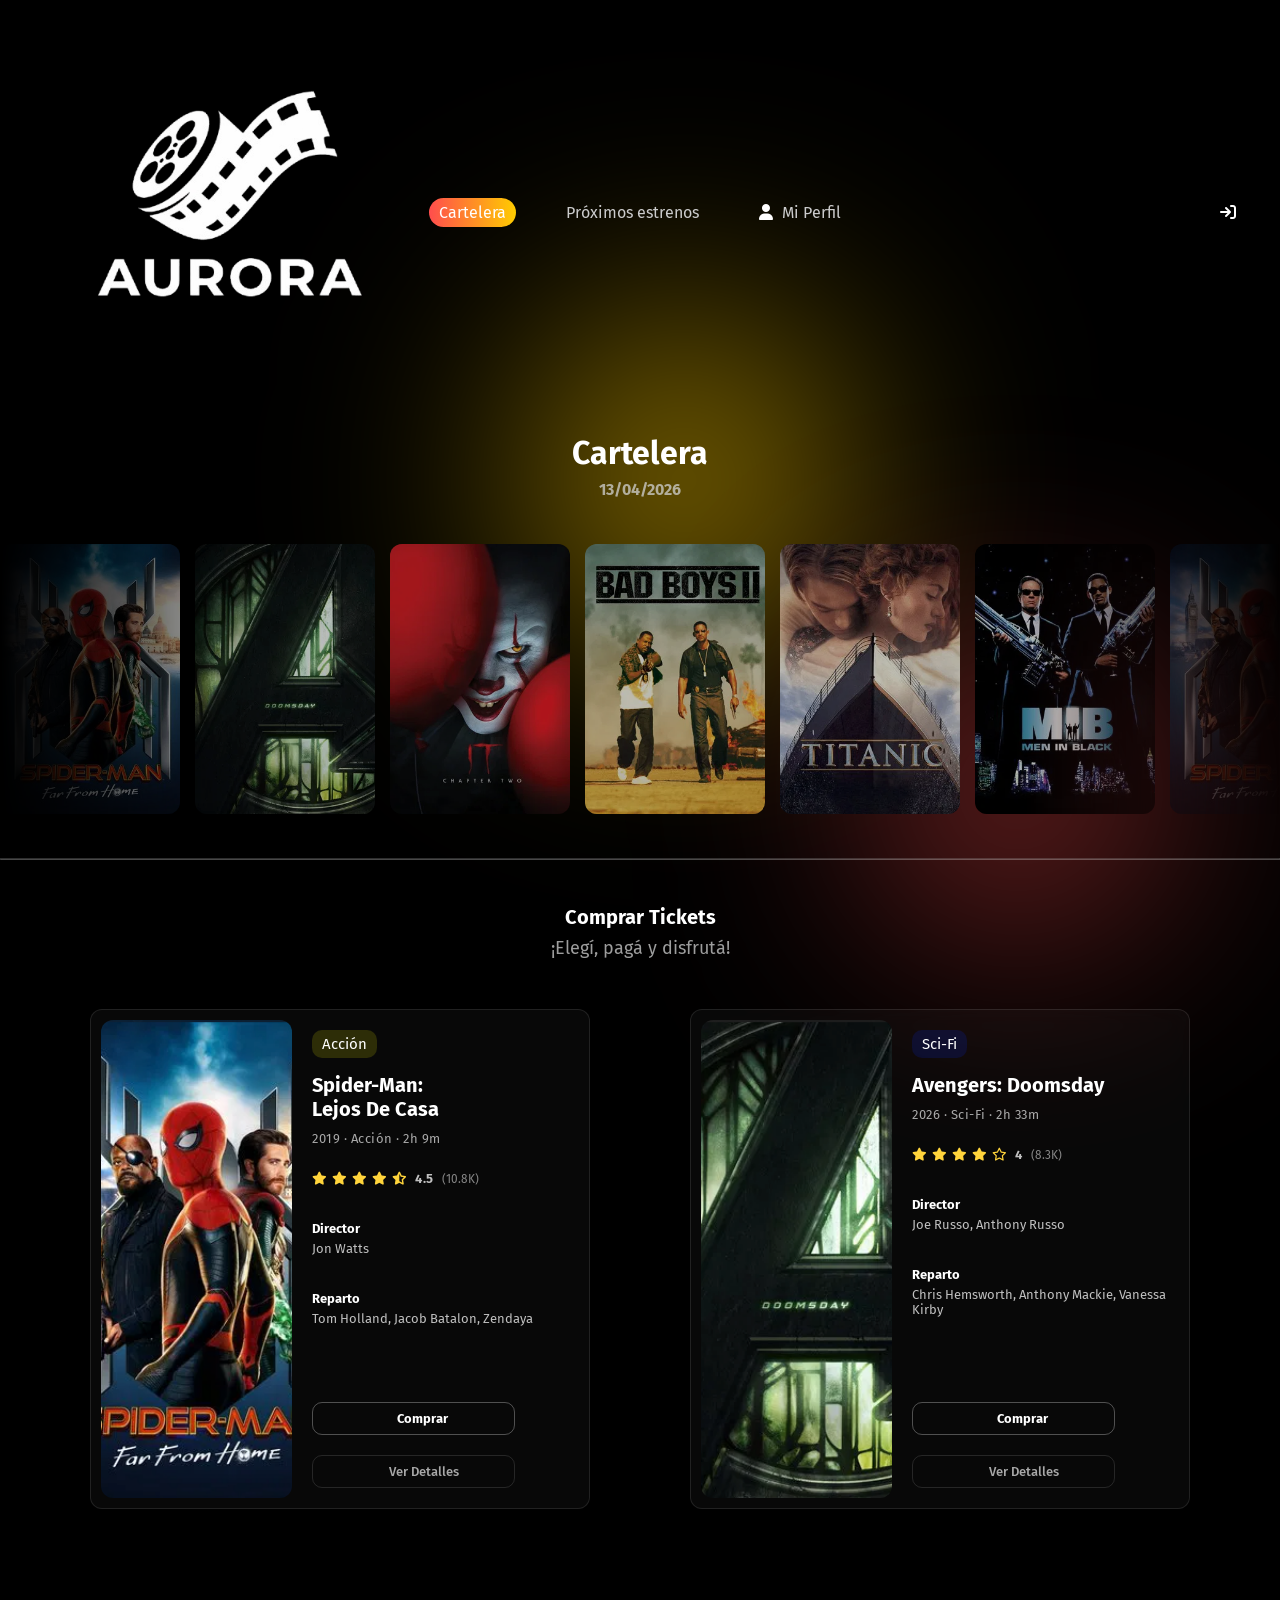
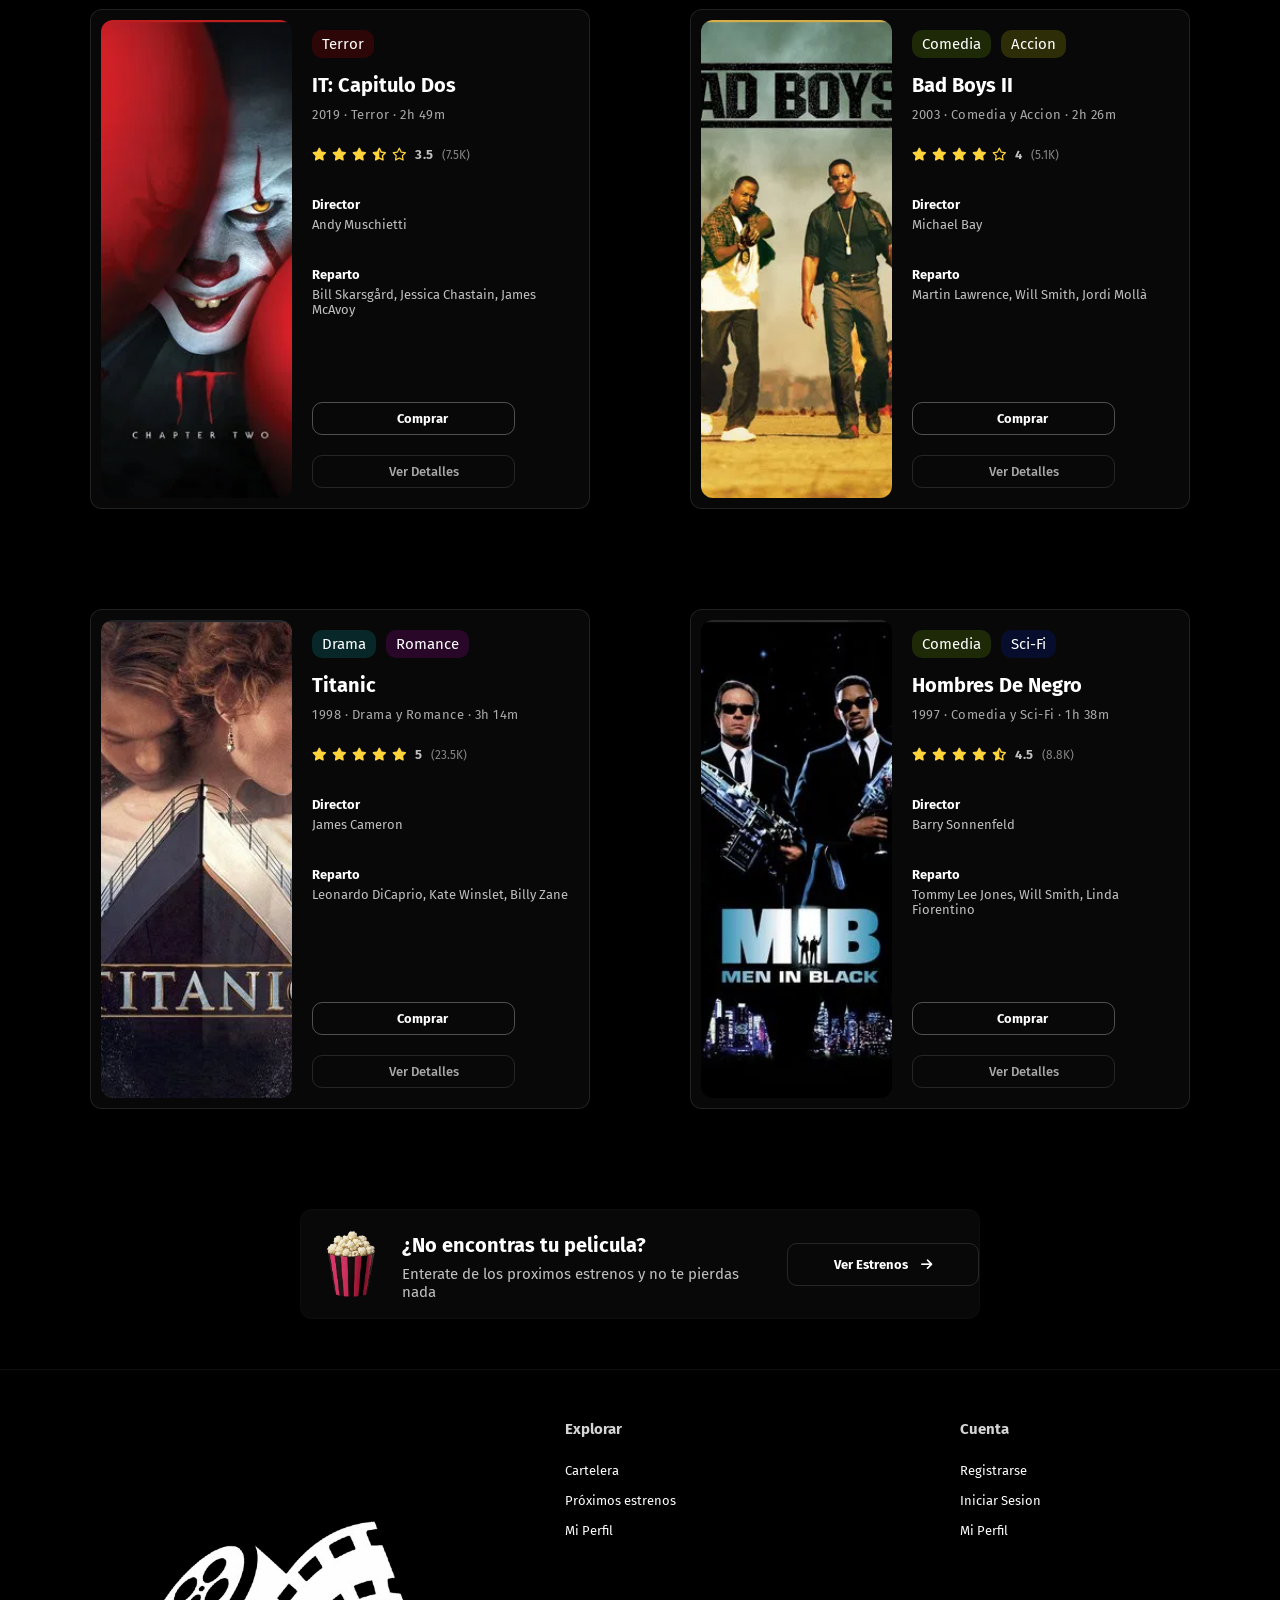
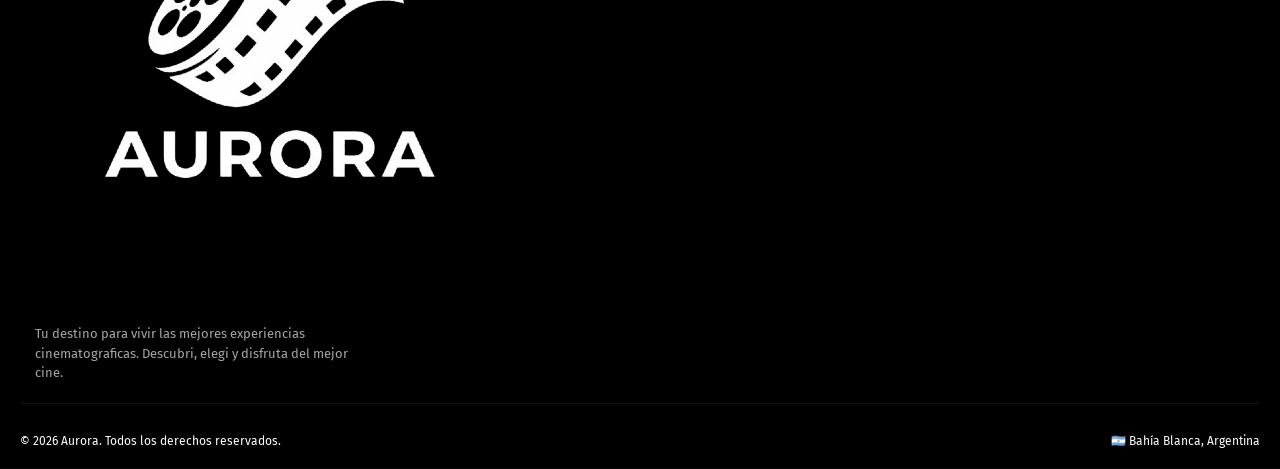
==== commit 6e520096: "Merge remote-tracking branch 'origin/dev' into alumno-Cappa" ====
--- a/index.html
+++ b/index.html
@@ -46,13 +46,671 @@
     </header>
 
     <main>
-      <section>
-       
-      </section>
+
+      <!-- TITULO -->
+       <h1 id="titulo">Cartelera</h1>
+       <p id="subtitulo">13/04/2026</p>
+
+      <!-- SCROLL PELICULAS -->
+      <div class="scroll-peliculas">
+         <ul>
+
+          <!-- SPIDERMAN -->
+          <li> 
+            <img src="/assets/img/spiderman.png" alt="Spider-Man: Lejos De Casa"> 
+
+           <div class="diseño-hover">
+
+              <p class="rating">4.5</p>
+
+              <div class="stars">
+                <i class="fa-solid fa-star" style="color: rgb(255, 212, 59);"></i>
+                <i class="fa-solid fa-star" style="color: rgb(255, 212, 59);"></i>
+                <i class="fa-solid fa-star" style="color: rgb(255, 212, 59);"></i>
+                <i class="fa-solid fa-star" style="color: rgb(255, 212, 59);"></i>
+                <i class="fa-solid fa-star-half-stroke" style="color: rgb(255, 212, 59);"></i>
+              </div>
+
+              <p class="info">2019 - Acción - 2h 9m</p>
+
+              <button class="btn-ver-mas">Ver Más</button>
+
+            </div>
+            
+          </li>
+          
+          <!-- AVENGERS -->
+          <li> 
+            <img src="/assets/img/avengers.png" alt="Avengers: Doomsday"> 
+
+           <div class="diseño-hover">
+
+              <p class="rating">4</p>
+
+              <div class="stars">
+                <i class="fa-solid fa-star" style="color: rgb(255, 212, 59);"></i>
+                <i class="fa-solid fa-star" style="color: rgb(255, 212, 59);"></i>
+                <i class="fa-solid fa-star" style="color: rgb(255, 212, 59);"></i>
+                <i class="fa-solid fa-star" style="color: rgb(255, 212, 59);"></i>
+                <i class="fa-regular fa-star" style="color: rgb(255, 212, 59);"></i>
+              </div>
+
+              <p class="info">2026 - Ciencia Ficcion - 2h 33m</p>
+
+              <button class="btn-ver-mas">Ver Más</button>
+
+            </div>
+            
+          </li>
+          
+          <!-- IT -->
+          <li> 
+            <img src="/assets/img/it.png" alt="It"> 
+
+           <div class="diseño-hover">
+
+              <p class="rating">3.5</p>
+
+              <div class="stars">
+                <i class="fa-solid fa-star" style="color: rgb(255, 212, 59);"></i>
+                <i class="fa-solid fa-star" style="color: rgb(255, 212, 59);"></i>
+                <i class="fa-solid fa-star" style="color: rgb(255, 212, 59);"></i>
+                <i class="fa-solid fa-star-half-stroke" style="color: rgb(255, 212, 59);"></i>
+                <i class="fa-regular fa-star" style="color: rgb(255, 212, 59);"></i>
+              </div>
+
+              <p class="info">2019 - Terror - 2h 49m</p>
+
+              <button class="btn-ver-mas">Ver Más</button>
+
+            </div>
+            
+          </li>
+
+          <!-- BAD BOYS-->
+          <li> 
+            <img src="/assets/img/badboys.png" alt="Bad Boys"> 
+
+           <div class="diseño-hover">
+
+              <p class="rating">4</p>
+
+              <div class="stars">
+                <i class="fa-solid fa-star" style="color: rgb(255, 212, 59);"></i>
+                <i class="fa-solid fa-star" style="color: rgb(255, 212, 59);"></i>
+                <i class="fa-solid fa-star" style="color: rgb(255, 212, 59);"></i>
+                <i class="fa-solid fa-star" style="color: rgb(255, 212, 59);"></i>
+                <i class="fa-regular fa-star" style="color: rgb(255, 212, 59);"></i>
+              </div>
+
+              <p class="info">2003 - Comedia y Accion - 2h 26m</p>
+
+              <button class="btn-ver-mas">Ver Más</button>
+
+            </div>
+            
+          </li>
+          
+          <!-- TITANIC -->
+          <li> 
+            <img src="/assets/img/titanic.png" alt="Titanic"> 
+
+           <div class="diseño-hover">
+
+              <p class="rating">5</p>
+
+              <div class="stars">
+                <i class="fa-solid fa-star" style="color: rgb(255, 212, 59);"></i>
+                <i class="fa-solid fa-star" style="color: rgb(255, 212, 59);"></i>
+                <i class="fa-solid fa-star" style="color: rgb(255, 212, 59);"></i>
+                <i class="fa-solid fa-star" style="color: rgb(255, 212, 59);"></i>
+                <i class="fa-solid fa-star" style="color: rgb(255, 212, 59);"></i>
+              </div>
+
+              <p class="info">1998 - Drama y Romance - 3h 14m</p>
+
+              <button class="btn-ver-mas">Ver Más</button>
+
+            </div>
+            
+          </li>
+          
+          <!--HOMBRES DE NEGRO -->
+          <li> 
+            <img src="/assets/img/hombresdenegro.png" alt="Hombres De Negro"> 
+
+           <div class="diseño-hover">
+
+              <p class="rating">4.5</p>
+
+              <div class="stars">
+                <i class="fa-solid fa-star" style="color: rgb(255, 212, 59);"></i>
+                <i class="fa-solid fa-star" style="color: rgb(255, 212, 59);"></i>
+                <i class="fa-solid fa-star" style="color: rgb(255, 212, 59);"></i>
+                <i class="fa-solid fa-star" style="color: rgb(255, 212, 59);"></i>
+                <i class="fa-solid fa-star-half-stroke" style="color: rgb(255, 212, 59);"></i>
+              </div>
+
+              <p class="info">1997 - Comedia y Sci-Fi - 1h 38m</p>
+
+              <button class="btn-ver-mas">Ver Más</button>
+
+            </div>
+            
+          </li>
+
+          <!-- Duplicados -->
+
+          <!-- SPIDERMAN -->
+          <li> 
+            <img src="/assets/img/spiderman.png" alt="Spiderman: Lejos De Casa"> 
+
+           <div class="diseño-hover">
+
+              <p class="rating">4.5</p>
+
+              <div class="stars">
+                <i class="fa-solid fa-star" style="color: rgb(255, 212, 59);"></i>
+                <i class="fa-solid fa-star" style="color: rgb(255, 212, 59);"></i>
+                <i class="fa-solid fa-star" style="color: rgb(255, 212, 59);"></i>
+                <i class="fa-solid fa-star" style="color: rgb(255, 212, 59);"></i>
+                <i class="fa-solid fa-star-half-stroke" style="color: rgb(255, 212, 59);"></i>
+              </div>
+
+              <p class="info">2019 - Acción - 2h 9m</p>
+
+              <button class="btn-ver-mas">Ver Más</button>
+
+            </div>
+            
+          </li>
+          
+          <!-- AVENGERS -->
+          <li> 
+            <img src="/assets/img/avengers.png" alt="Avengers: Doomsday"> 
+
+           <div class="diseño-hover">
+
+              <p class="rating">4</p>
+
+              <div class="stars">
+                <i class="fa-solid fa-star" style="color: rgb(255, 212, 59);"></i>
+                <i class="fa-solid fa-star" style="color: rgb(255, 212, 59);"></i>
+                <i class="fa-solid fa-star" style="color: rgb(255, 212, 59);"></i>
+                <i class="fa-solid fa-star" style="color: rgb(255, 212, 59);"></i>
+                <i class="fa-regular fa-star" style="color: rgb(255, 212, 59);"></i>
+              </div>
+
+              <p class="info">2026 - Ciencia Ficcion - 2h 33m</p>
+
+              <button class="btn-ver-mas">Ver Más</button>
+
+            </div>
+            
+          </li>
+          
+          <!-- IT -->
+          <li> 
+            <img src="/assets/img/it.png" alt="It"> 
+
+           <div class="diseño-hover">
+
+              <p class="rating">3.5</p>
+
+              <div class="stars">
+                <i class="fa-solid fa-star" style="color: rgb(255, 212, 59);"></i>
+                <i class="fa-solid fa-star" style="color: rgb(255, 212, 59);"></i>
+                <i class="fa-solid fa-star" style="color: rgb(255, 212, 59);"></i>
+                <i class="fa-solid fa-star-half-stroke" style="color: rgb(255, 212, 59);"></i>
+                <i class="fa-regular fa-star" style="color: rgb(255, 212, 59);"></i>
+              </div>
+
+              <p class="info">2019 - Terror - 2h 49m</p>
+
+              <button class="btn-ver-mas">Ver Más</button>
+
+            </div>
+            
+          </li>
+
+          <!-- BAD BOYS-->
+          <li> 
+            <img src="/assets/img/badboys.png" alt="Bad Boys"> 
+
+           <div class="diseño-hover">
+
+              <p class="rating">4</p>
+
+              <div class="stars">
+                <i class="fa-solid fa-star" style="color: rgb(255, 212, 59);"></i>
+                <i class="fa-solid fa-star" style="color: rgb(255, 212, 59);"></i>
+                <i class="fa-solid fa-star" style="color: rgb(255, 212, 59);"></i>
+                <i class="fa-solid fa-star" style="color: rgb(255, 212, 59);"></i>
+                <i class="fa-regular fa-star" style="color: rgb(255, 212, 59);"></i>
+              </div>
+
+              <p class="info">2003 - Comedia y Accion - 2h 26m</p>
+
+              <button class="btn-ver-mas">Ver Más</button>
+
+            </div>
+            
+          </li>
+          
+          <!-- TITANIC -->
+          <li> 
+            <img src="/assets/img/titanic.png" alt="Titanic"> 
+
+           <div class="diseño-hover">
+
+              <p class="rating">5</p>
+
+              <div class="stars">
+                <i class="fa-solid fa-star" style="color: rgb(255, 212, 59);"></i>
+                <i class="fa-solid fa-star" style="color: rgb(255, 212, 59);"></i>
+                <i class="fa-solid fa-star" style="color: rgb(255, 212, 59);"></i>
+                <i class="fa-solid fa-star" style="color: rgb(255, 212, 59);"></i>
+                <i class="fa-solid fa-star" style="color: rgb(255, 212, 59);"></i>
+              </div>
+
+              <p class="info">1998 - Drama y Romance - 3h 14m</p>
+
+              <button class="btn-ver-mas">Ver Más</button>
+
+            </div>
+            
+          </li>
+          
+          <!-- HOMBRES DE NEGRO -->
+          <li> 
+            <img src="/assets/img/hombresdenegro.png" alt="Hombres De Negro"> 
+
+           <div class="diseño-hover">
+
+              <p class="rating">4.5</p>
+
+              <div class="stars">
+                <i class="fa-solid fa-star" style="color: rgb(255, 212, 59);"></i>
+                <i class="fa-solid fa-star" style="color: rgb(255, 212, 59);"></i>
+                <i class="fa-solid fa-star" style="color: rgb(255, 212, 59);"></i>
+                <i class="fa-solid fa-star" style="color: rgb(255, 212, 59);"></i>
+                <i class="fa-solid fa-star-half-stroke" style="color: rgb(255, 212, 59);"></i>
+              </div>
+
+              <p class="info">1997 - Comedia y Sci-Fi - 1h 38m</p>
+
+              <button class="btn-ver-mas">Ver Más</button>
+
+            </div>
+            
+          </li>
+
+         </ul>
+        </div>
+
+        <hr class="divider">
+
+        <!-- TITULO GRID PELICULAS -->
+         <h1 id="titulo-grid">Comprar Tickets</h1>
+         <p id="subtitulo-grid">¡Elegí, pagá y disfrutá!</p>
+         
+        <!-- GRID PELICULAS -->
+      <div class="grid-superior">
+        
+        <!-- SPIDERMAN -->
+        <div class="fondo"> 
+
+          <img src="/assets/img/spiderman.png" alt="Spider-Man: Lejos De Casa"> 
+
+          <div class="info-lateral">
+
+            <div class="genero">
+              <div class="Accion">
+                <p>Acción</p>
+              </div>
+            </div>
+
+            <p class="titulo-pelicula">Spider-Man:<br> Lejos De Casa</p>
+            
+            <p class="info-pelicula">2019 · Acción · 2h 9m</p>
+
+            <div class="stars-pelicula">
+              <i class="fa-solid fa-star" style="color: rgb(255, 212, 59);"></i>
+              <i class="fa-solid fa-star" style="color: rgb(255, 212, 59);"></i>
+              <i class="fa-solid fa-star" style="color: rgb(255, 212, 59);"></i>
+              <i class="fa-solid fa-star" style="color: rgb(255, 212, 59);"></i>
+              <i class="fa-solid fa-star-half-stroke" style="color: rgb(255, 212, 59);"></i>
+
+              <p class="rating-pelicula">4.5</p>
+
+              <p class="votos-pelicula">(10.8K)</p>
+            </div>
+
+            <p class="titulo-director-pelicula">Director</p>
+
+            <p class="director-pelicula">Jon Watts</p>
+
+            <p class="titulo-reparto-pelicula">Reparto</p>
+
+            <p class="reparto-pelicula">Tom Holland, Jacob Batalon, Zendaya</p>
+
+            <div class="botones-pelicula">
+              <button id="btn-comprar-pelicula"> <i class="fa-solid fa-cart-arrow-down" style="color: rgb(255, 255, 255);"></i> Comprar</button>
+              <button id="btn-verMas-pelicula"> <i class="fa-solid fa-circle-info" style="color: rgb(255, 212, 59);"></i> Ver Detalles</button>
+            </div>
+
+          </div>
+
+        </div>
+
+        <!-- AVENGERS -->
+        <div class="fondo"> 
+
+          <img src="/assets/img/avengers.png" alt="Avengers: Doomsday"> 
+
+          <div class="info-lateral">
+
+            <div class="genero">
+              <div class="Sci-Fi">
+                <p>Sci-Fi</p>
+              </div>
+            </div>
+
+            <p class="titulo-pelicula">Avengers: Doomsday</p>
+            
+            <p class="info-pelicula">2026 · Sci-Fi · 2h 33m</p>
+
+            <div class="stars-pelicula">
+                <i class="fa-solid fa-star" style="color: rgb(255, 212, 59);"></i>
+                <i class="fa-solid fa-star" style="color: rgb(255, 212, 59);"></i>
+                <i class="fa-solid fa-star" style="color: rgb(255, 212, 59);"></i>
+                <i class="fa-solid fa-star" style="color: rgb(255, 212, 59);"></i>
+                <i class="fa-regular fa-star" style="color: rgb(255, 212, 59);"></i>
+
+              <p class="rating-pelicula">4</p>
+
+              <p class="votos-pelicula">(8.3K)</p>
+            </div>
+
+            <p class="titulo-director-pelicula">Director</p>
+
+            <p class="director-pelicula">Joe Russo, Anthony Russo</p>
+
+            <p class="titulo-reparto-pelicula">Reparto</p>
+
+            <p class="reparto-pelicula">Chris Hemsworth, Anthony Mackie, Vanessa Kirby</p>
+
+            <div class="botones-pelicula">
+              <button id="btn-comprar-pelicula"> <i class="fa-solid fa-cart-arrow-down" style="color: rgb(255, 255, 255);"></i> Comprar</button>
+              <button id="btn-verMas-pelicula"> <i class="fa-solid fa-circle-info" style="color: rgb(255, 212, 59);"></i> Ver Detalles</button>
+            </div>
+
+          </div>
+
+        </div>
+
+      </div>
+
+      <div class="grid-medio">
+        
+        <!-- IT -->
+        <div class="fondo"> 
+
+          <img src="/assets/img/it.png" alt="IT: Capitulo Dos"> 
+
+          <div class="info-lateral">
+
+            <div class="genero">
+              <div class="Terror">
+                <p>Terror</p>
+              </div>
+            </div>
+
+            <p class="titulo-pelicula">IT: Capitulo Dos</p>
+            
+            <p class="info-pelicula">2019 · Terror · 2h 49m</p>
+
+            <div class="stars-pelicula">
+              <i class="fa-solid fa-star" style="color: rgb(255, 212, 59);"></i>
+              <i class="fa-solid fa-star" style="color: rgb(255, 212, 59);"></i>
+              <i class="fa-solid fa-star" style="color: rgb(255, 212, 59);"></i>
+              <i class="fa-solid fa-star-half-stroke" style="color: rgb(255, 212, 59);"></i>
+              <i class="fa-regular fa-star" style="color: rgb(255, 212, 59);"></i>
+
+              <p class="rating-pelicula">3.5</p>
+
+              <p class="votos-pelicula">(7.5K)</p>
+            </div>
+
+            <p class="titulo-director-pelicula">Director</p>
+
+            <p class="director-pelicula">Andy Muschietti</p>
+
+            <p class="titulo-reparto-pelicula">Reparto</p>
+
+            <p class="reparto-pelicula">Bill Skarsgård, Jessica Chastain, James McAvoy</p>
+
+            <div class="botones-pelicula">
+              <button id="btn-comprar-pelicula"> <i class="fa-solid fa-cart-arrow-down" style="color: rgb(255, 255, 255);"></i> Comprar</button>
+              <button id="btn-verMas-pelicula"> <i class="fa-solid fa-circle-info" style="color: rgb(255, 212, 59);"></i> Ver Detalles</button>
+            </div>
+
+          </div>
+
+        </div>
+
+        <!-- BAD BOYS -->
+        <div class="fondo"> 
+
+          <img src="/assets/img/badboys.png" alt="Avengers: Doomsday"> 
+
+          <div class="info-lateral">
+
+            <div class="genero">
+              <div class="Comedia">
+                <p>Comedia</p>
+              </div>
+  
+              <div class="Accion">
+                <p>Accion</p>
+              </div>
+            </div>
+
+            <p class="titulo-pelicula">Bad Boys II</p>
+            
+            <p class="info-pelicula">2003 · Comedia y Accion · 2h 26m</p>
+
+            <div class="stars-pelicula">
+                <i class="fa-solid fa-star" style="color: rgb(255, 212, 59);"></i>
+                <i class="fa-solid fa-star" style="color: rgb(255, 212, 59);"></i>
+                <i class="fa-solid fa-star" style="color: rgb(255, 212, 59);"></i>
+                <i class="fa-solid fa-star" style="color: rgb(255, 212, 59);"></i>
+                <i class="fa-regular fa-star" style="color: rgb(255, 212, 59);"></i>
+
+              <p class="rating-pelicula">4</p>
+
+              <p class="votos-pelicula">(5.1K)</p>
+            </div>
+
+            <p class="titulo-director-pelicula">Director</p>
+
+            <p class="director-pelicula">Michael Bay</p>
+
+            <p class="titulo-reparto-pelicula">Reparto</p>
+
+            <p class="reparto-pelicula">Martin Lawrence, Will Smith, Jordi Mollà</p>
+
+            <div class="botones-pelicula">
+              <button id="btn-comprar-pelicula"> <i class="fa-solid fa-cart-arrow-down" style="color: rgb(255, 255, 255);"></i> Comprar</button>
+              <button id="btn-verMas-pelicula"> <i class="fa-solid fa-circle-info" style="color: rgb(255, 212, 59);"></i> Ver Detalles</button>
+            </div>
+
+          </div>
+
+        </div>
+
+      </div>
+
+      <div class="grid-inferior">
+        
+        <!-- TITANIC -->
+        <div class="fondo"> 
+
+          <img src="/assets/img/titanic.png" alt="Titanic"> 
+
+          <div class="info-lateral">
+
+            <div class="genero">
+              <div class="Drama">
+                <p>Drama</p>
+              </div>
+
+              <div class="Romance">
+                <p>Romance</p>
+              </div>
+            </div>
+
+            <p class="titulo-pelicula">Titanic</p>
+            
+            <p class="info-pelicula">1998 · Drama y Romance · 3h 14m</p>
+
+            <div class="stars-pelicula">
+              <i class="fa-solid fa-star" style="color: rgb(255, 212, 59);"></i>
+              <i class="fa-solid fa-star" style="color: rgb(255, 212, 59);"></i>
+              <i class="fa-solid fa-star" style="color: rgb(255, 212, 59);"></i>
+              <i class="fa-solid fa-star" style="color: rgb(255, 212, 59);"></i>
+              <i class="fa-solid fa-star" style="color: rgb(255, 212, 59);"></i>
+
+              <p class="rating-pelicula">5</p>
+
+              <p class="votos-pelicula">(23.5K)</p>
+            </div>
+
+            <p class="titulo-director-pelicula">Director</p>
+
+            <p class="director-pelicula">James Cameron</p>
+
+            <p class="titulo-reparto-pelicula">Reparto</p>
+
+            <p class="reparto-pelicula">Leonardo DiCaprio, Kate Winslet, Billy Zane</p>
+
+            <div class="botones-pelicula">
+              <button id="btn-comprar-pelicula"> <i class="fa-solid fa-cart-arrow-down" style="color: rgb(255, 255, 255);"></i> Comprar</button>
+              <button id="btn-verMas-pelicula"> <i class="fa-solid fa-circle-info" style="color: rgb(255, 212, 59);"></i> Ver Detalles</button>
+            </div>
+
+          </div>
+
+        </div>
+
+        <!-- HOMBRES DE NEGRO -->
+        <div class="fondo"> 
+
+          <img src="/assets/img/hombresdenegro.png" alt="Hombres De Negro"> 
+
+          <div class="info-lateral">
+
+            <div class="genero">
+              <div class="Comedia">
+                <p>Comedia</p>
+              </div>
+  
+              <div class="Sci-Fi">
+                <p>Sci-Fi</p>
+              </div>
+            </div>
+
+            <p class="titulo-pelicula">Hombres De Negro</p>
+            
+            <p class="info-pelicula">1997 · Comedia y Sci-Fi · 1h 38m</p>
+
+            <div class="stars-pelicula">
+              <i class="fa-solid fa-star" style="color: rgb(255, 212, 59);"></i>
+              <i class="fa-solid fa-star" style="color: rgb(255, 212, 59);"></i>
+              <i class="fa-solid fa-star" style="color: rgb(255, 212, 59);"></i>
+              <i class="fa-solid fa-star" style="color: rgb(255, 212, 59);"></i>
+              <i class="fa-solid fa-star-half-stroke" style="color: rgb(255, 212, 59);"></i>
+
+              <p class="rating-pelicula">4.5</p>
+
+              <p class="votos-pelicula">(8.8K)</p>
+            </div>
+
+            <p class="titulo-director-pelicula">Director</p>
+
+            <p class="director-pelicula">Barry Sonnenfeld</p>
+
+            <p class="titulo-reparto-pelicula">Reparto</p>
+
+            <p class="reparto-pelicula">Tommy Lee Jones, Will Smith, Linda Fiorentino</p>
+
+            <div class="botones-pelicula">
+              <button id="btn-comprar-pelicula"> <i class="fa-solid fa-cart-arrow-down" style="color: rgb(255, 255, 255);"></i> Comprar</button>
+              <button id="btn-verMas-pelicula"> <i class="fa-solid fa-circle-info" style="color: rgb(255, 212, 59);"></i> Ver Detalles</button>
+            </div>
+
+          </div>
+
+        </div>
+
+      </div>
+
+      <div class="encontrar-pelicula">
+
+        <img src="/assets/img/pochoclos.png" alt="Pochoclos">
+        
+        <div class="textos-encontrar-pelicula">
+
+          <p id="titulo-encontrar-pelicula">¿No encontras tu pelicula?</p>
+
+          <p id="subtitulo-encontrar-pelicula">Enterate de los proximos estrenos y no te pierdas nada</p>
+
+        </div>
+
+        <button id="btn-verEstrenos-encontrar-pelicula"> Ver Estrenos <i class="fa-solid fa-arrow-right" style="color: rgb(255, 255, 255);"></i> </button>
+
+      </div>
+
     </main>
 
-    <footer>
-      <p> &copy; 2026 Cine Aurora - Todos los derechos reservados</p>
-    </footer>
+    <!-- VER -->
+      <footer class="footer">
+
+        <div class="footer-izquierda">
+          <img src="/assets/img/logo-completo.png" alt="Logo Aurora">
+
+          <p id="descripcion-footer">Tu destino para vivir las mejores experiencias cinematograficas. Descubri, elegi y disfruta del mejor cine.</p>
+        </div>
+      
+        <div class="footer-centro">
+
+          <p>Explorar</p>
+
+          <ul class="nav-explorar">
+            <li>Cartelera</li>
+            <li>Próximos estrenos</li>
+            <li>Mi Perfil</li>
+          </ul>
+
+        </div>
+      
+        <div class="footer-derecha">
+
+          <p>Cuenta</p>
+
+          <ul class="nav-cuenta">
+            <li>Registrarse</li>
+            <li>Iniciar Sesion</li>
+            <li>Mi Perfil</li>
+          </ul>
+        </div>
+
+        <div class="footer-bottom">
+          <p>© 2026 Aurora. Todos los derechos reservados.</p>
+          <p>🇦🇷 Bahía Blanca, Argentina</p>
+        </div>
+
+      </footer>
+
   </body>
 </html>
--- a/css/style.css
+++ b/css/style.css
@@ -11,7 +11,7 @@
   --color-texto-suave: #cccccc;
 }
 
-/* Reset recomendado por defecto */
+/* Reset */
 * {
   margin: 0;
   padding: 0;
@@ -20,11 +20,44 @@
   font-family: "Fira Sans", sans-serif;
 }
 
- /* Fondo */
+ /* Fondo Original */
 body {
     background: #000;
     position: relative;
     overflow-x: hidden;
+    margin: 0;
+    padding: 0;
+  }
+
+   /* Footer Abajo */
+  main {
+    flex: 1;
+  }
+
+  /* Prueba Fondo Imagen 
+  body {
+    position: relative;
+    overflow-x: hidden;
+    margin: 0;
+    padding: 0;
+    font-family: 'Google Sans Flex', sans-serif;
+  
+    background:
+      linear-gradient(rgba(15, 23, 42, 0.7), rgba(15, 23, 42, 0.9)),
+      url("/assets/img/fondo-test.jpg");
+  
+    background-size: cover;      
+    background-position: center;    
+    background-repeat: no-repeat;   
+    background-attachment: fixed;
+  
+    color: var(--texto-principal);
+    min-height: 100vh;
+  }
+*/
+
+  body::-webkit-scrollbar {
+    display: none;
   }
   
   /* Glow principal */
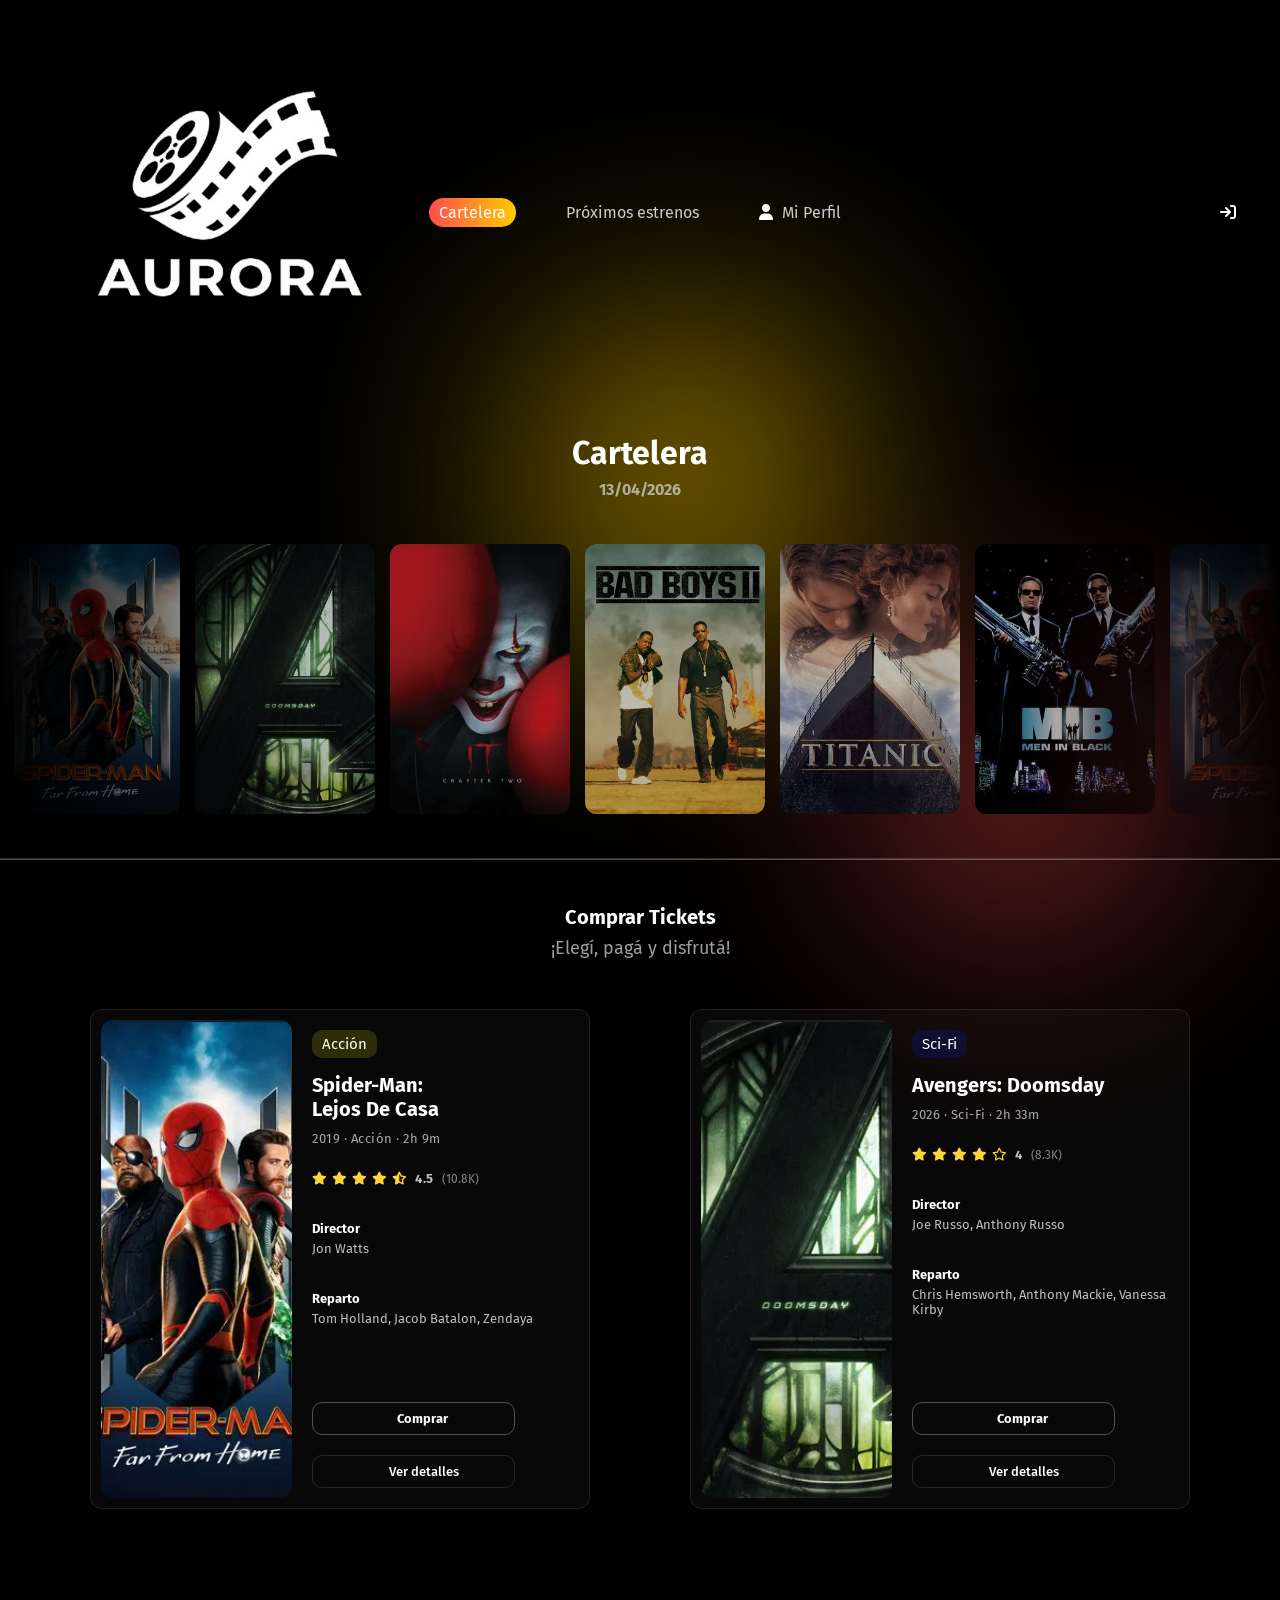
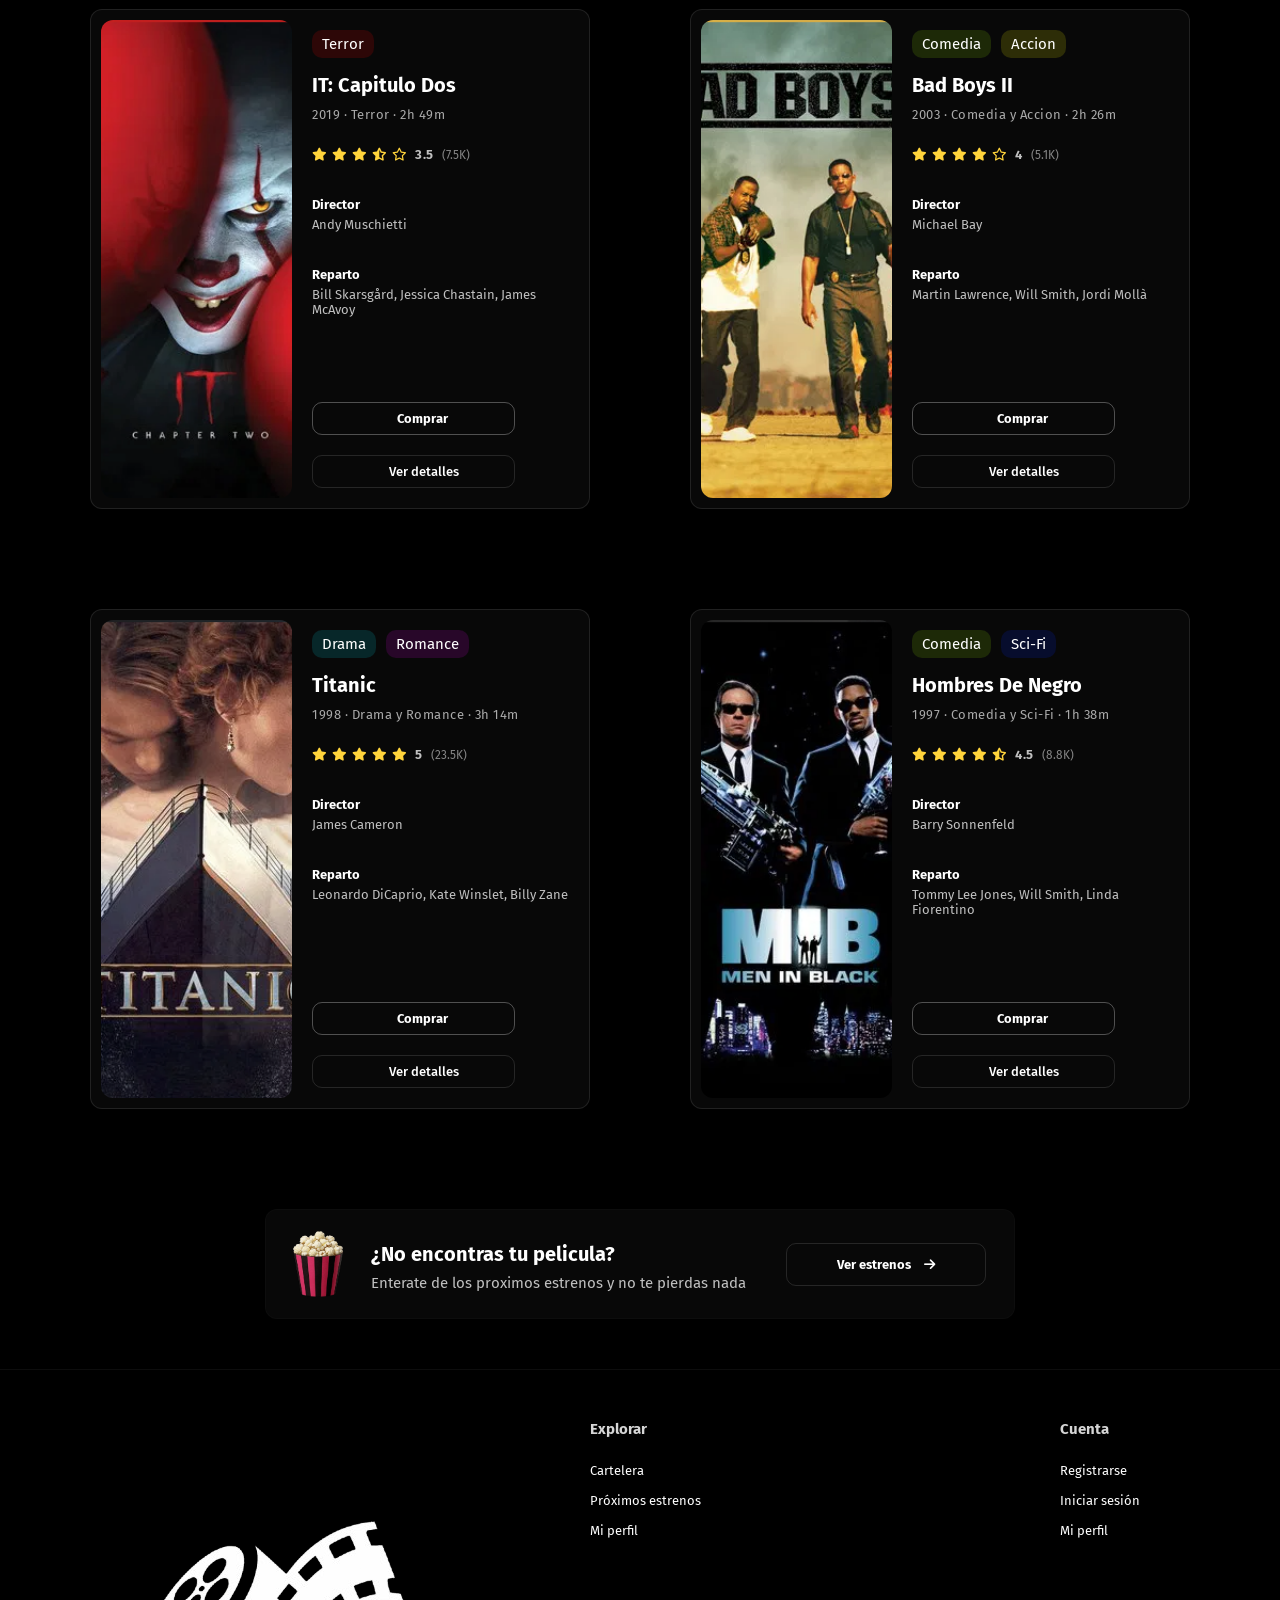
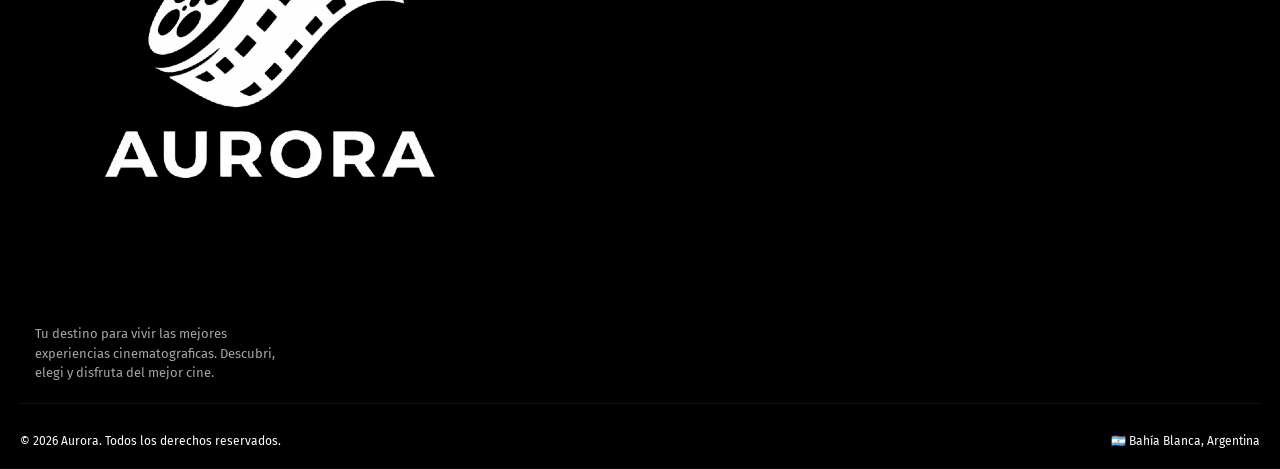
==== commit a059ff19: "Footer corregido. Enlaces agregados. V5.0" ====
--- a/index.html
+++ b/index.html
@@ -17,36 +17,35 @@
   </head>
 
   <body>
+
     <header class="header">
-
       <div class="nav-logo">
         <img src="/assets/img/logo-completo.png" alt="Logo Aurora">
       </div>
     
       <nav class="nav">
 
-        <a href="#" class="active">Cartelera</a>
+        <a href="index.html" class="active">Cartelera</a>
         <a href="./pages/estrenos.html">Próximos estrenos</a>
-        <a href="#">
+        <a href="./pages/perfil.html">
           <i class="fa-solid fa-user"></i> Mi Perfil
         </a>
 
       </nav>
 
-      <div class="nav-exit">
-        <span class="exit-icon">
-          <i class="fa-solid fa-arrow-right-to-bracket" style="color: rgb(255, 255, 255);"></i>
-        </span>
-      
-        <span class="exit-text">
-          Cerrar sesión
-        </span>
-      </div>
-
+        <a href="./pages/registro.html" class="nav-exit">
+          <div class="exit-icon">
+            <i class="fa-solid fa-arrow-right-to-bracket"></i>
+          </div>
+
+          <p class="exit-text">
+            Cerrar sesión
+          </p>
+
+        </a>
     </header>
 
     <main>
-
       <!-- TITULO -->
        <h1 id="titulo">Cartelera</h1>
        <p id="subtitulo">13/04/2026</p>
@@ -73,7 +72,7 @@
 
               <p class="info">2019 - Acción - 2h 9m</p>
 
-              <button class="btn-ver-mas">Ver Más</button>
+              <button class="btn-ver-mas"> <a href="./pages/detalle.html">Ver más</a> </button>
 
             </div>
             
@@ -97,7 +96,7 @@
 
               <p class="info">2026 - Ciencia Ficcion - 2h 33m</p>
 
-              <button class="btn-ver-mas">Ver Más</button>
+              <button class="btn-ver-mas"> <a href="./pages/detalle.html">Ver más</a> </button>
 
             </div>
             
@@ -121,7 +120,7 @@
 
               <p class="info">2019 - Terror - 2h 49m</p>
 
-              <button class="btn-ver-mas">Ver Más</button>
+              <button class="btn-ver-mas"> <a href="./pages/detalle.html">Ver más</a> </button>
 
             </div>
             
@@ -145,7 +144,7 @@
 
               <p class="info">2003 - Comedia y Accion - 2h 26m</p>
 
-              <button class="btn-ver-mas">Ver Más</button>
+              <button class="btn-ver-mas"> <a href="./pages/detalle.html">Ver más</a> </button>
 
             </div>
             
@@ -169,7 +168,7 @@
 
               <p class="info">1998 - Drama y Romance - 3h 14m</p>
 
-              <button class="btn-ver-mas">Ver Más</button>
+              <button class="btn-ver-mas"> <a href="./pages/detalle.html">Ver más</a> </button>
 
             </div>
             
@@ -193,7 +192,7 @@
 
               <p class="info">1997 - Comedia y Sci-Fi - 1h 38m</p>
 
-              <button class="btn-ver-mas">Ver Más</button>
+              <button class="btn-ver-mas"> <a href="./pages/detalle.html">Ver más</a> </button>
 
             </div>
             
@@ -219,7 +218,7 @@
 
               <p class="info">2019 - Acción - 2h 9m</p>
 
-              <button class="btn-ver-mas">Ver Más</button>
+              <button class="btn-ver-mas"> <a href="./pages/detalle.html">Ver más</a> </button>
 
             </div>
             
@@ -243,7 +242,7 @@
 
               <p class="info">2026 - Ciencia Ficcion - 2h 33m</p>
 
-              <button class="btn-ver-mas">Ver Más</button>
+              <button class="btn-ver-mas"> <a href="./pages/detalle.html">Ver más</a> </button>
 
             </div>
             
@@ -267,7 +266,7 @@
 
               <p class="info">2019 - Terror - 2h 49m</p>
 
-              <button class="btn-ver-mas">Ver Más</button>
+              <button class="btn-ver-mas"> <a href="./pages/detalle.html">Ver más</a> </button>
 
             </div>
             
@@ -291,7 +290,7 @@
 
               <p class="info">2003 - Comedia y Accion - 2h 26m</p>
 
-              <button class="btn-ver-mas">Ver Más</button>
+              <button class="btn-ver-mas"> <a href="./pages/detalle.html">Ver más</a> </button>
 
             </div>
             
@@ -315,7 +314,7 @@
 
               <p class="info">1998 - Drama y Romance - 3h 14m</p>
 
-              <button class="btn-ver-mas">Ver Más</button>
+              <button class="btn-ver-mas"> <a href="./pages/detalle.html">Ver más</a> </button>
 
             </div>
             
@@ -339,7 +338,7 @@
 
               <p class="info">1997 - Comedia y Sci-Fi - 1h 38m</p>
 
-              <button class="btn-ver-mas">Ver Más</button>
+              <button class="btn-ver-mas"> <a href="./pages/detalle.html">Ver más</a> </button>
 
             </div>
             
@@ -396,7 +395,7 @@
 
             <div class="botones-pelicula">
               <button id="btn-comprar-pelicula"> <i class="fa-solid fa-cart-arrow-down" style="color: rgb(255, 255, 255);"></i> Comprar</button>
-              <button id="btn-verMas-pelicula"> <i class="fa-solid fa-circle-info" style="color: rgb(255, 212, 59);"></i> Ver Detalles</button>
+              <button id="btn-verMas-pelicula"> <i class="fa-solid fa-circle-info" style="color: rgb(255, 212, 59);"></i> <a href="./pages/detalle.html">Ver detalles</a> </button>
             </div>
 
           </div>
@@ -442,7 +441,7 @@
 
             <div class="botones-pelicula">
               <button id="btn-comprar-pelicula"> <i class="fa-solid fa-cart-arrow-down" style="color: rgb(255, 255, 255);"></i> Comprar</button>
-              <button id="btn-verMas-pelicula"> <i class="fa-solid fa-circle-info" style="color: rgb(255, 212, 59);"></i> Ver Detalles</button>
+              <button id="btn-verMas-pelicula"> <i class="fa-solid fa-circle-info" style="color: rgb(255, 212, 59);"></i> <a href="./pages/detalle.html">Ver detalles</a> </button>
             </div>
 
           </div>
@@ -492,7 +491,7 @@
 
             <div class="botones-pelicula">
               <button id="btn-comprar-pelicula"> <i class="fa-solid fa-cart-arrow-down" style="color: rgb(255, 255, 255);"></i> Comprar</button>
-              <button id="btn-verMas-pelicula"> <i class="fa-solid fa-circle-info" style="color: rgb(255, 212, 59);"></i> Ver Detalles</button>
+              <button id="btn-verMas-pelicula"> <i class="fa-solid fa-circle-info" style="color: rgb(255, 212, 59);"></i> <a href="./pages/detalle.html">Ver detalles</a> </button>
             </div>
 
           </div>
@@ -542,7 +541,7 @@
 
             <div class="botones-pelicula">
               <button id="btn-comprar-pelicula"> <i class="fa-solid fa-cart-arrow-down" style="color: rgb(255, 255, 255);"></i> Comprar</button>
-              <button id="btn-verMas-pelicula"> <i class="fa-solid fa-circle-info" style="color: rgb(255, 212, 59);"></i> Ver Detalles</button>
+              <button id="btn-verMas-pelicula"> <i class="fa-solid fa-circle-info" style="color: rgb(255, 212, 59);"></i> <a href="./pages/detalle.html">Ver detalles</a> </button>
             </div>
 
           </div>
@@ -595,8 +594,8 @@
             <p class="reparto-pelicula">Leonardo DiCaprio, Kate Winslet, Billy Zane</p>
 
             <div class="botones-pelicula">
-              <button id="btn-comprar-pelicula"> <i class="fa-solid fa-cart-arrow-down" style="color: rgb(255, 255, 255);"></i> Comprar</button>
-              <button id="btn-verMas-pelicula"> <i class="fa-solid fa-circle-info" style="color: rgb(255, 212, 59);"></i> Ver Detalles</button>
+              <button id="btn-comprar-pelicula"> <i class="fa-solid fa-cart-arrow-down" style="color: rgb(255, 255, 255);"></i> Comprar </button>
+              <button id="btn-verMas-pelicula"> <i class="fa-solid fa-circle-info" style="color: rgb(255, 212, 59);"></i> <a href="./pages/detalle.html">Ver detalles</a> </button>
             </div>
 
           </div>
@@ -646,7 +645,7 @@
 
             <div class="botones-pelicula">
               <button id="btn-comprar-pelicula"> <i class="fa-solid fa-cart-arrow-down" style="color: rgb(255, 255, 255);"></i> Comprar</button>
-              <button id="btn-verMas-pelicula"> <i class="fa-solid fa-circle-info" style="color: rgb(255, 212, 59);"></i> Ver Detalles</button>
+              <button id="btn-verMas-pelicula"> <i class="fa-solid fa-circle-info" style="color: rgb(255, 212, 59);"></i> <a href="./pages/detalle.html">Ver detalles</a> </button>
             </div>
 
           </div>
@@ -667,13 +666,12 @@
 
         </div>
 
-        <button id="btn-verEstrenos-encontrar-pelicula"> Ver Estrenos <i class="fa-solid fa-arrow-right" style="color: rgb(255, 255, 255);"></i> </button>
+        <button id="btn-verEstrenos-encontrar-pelicula"> <a href="./pages/estrenos.html">Ver estrenos</a> <i class="fa-solid fa-arrow-right" style="color: rgb(255, 255, 255);"></i> </button>
 
       </div>
 
     </main>
 
-    <!-- VER -->
       <footer class="footer">
 
         <div class="footer-izquierda">
@@ -687,9 +685,9 @@
           <p>Explorar</p>
 
           <ul class="nav-explorar">
-            <li>Cartelera</li>
-            <li>Próximos estrenos</li>
-            <li>Mi Perfil</li>
+            <a href="index.html">Cartelera</a>
+            <a href="./pages/estrenos.html">Próximos estrenos</a>
+            <a href="./pages/perfil.html">Mi perfil</a>
           </ul>
 
         </div>
@@ -699,9 +697,9 @@
           <p>Cuenta</p>
 
           <ul class="nav-cuenta">
-            <li>Registrarse</li>
-            <li>Iniciar Sesion</li>
-            <li>Mi Perfil</li>
+            <a href="./pages/registro.html">Registrarse</a>
+            <a href="./pages/login.html">Iniciar sesión</a>
+            <a href="./pages/perfil.html">Mi perfil</a>
           </ul>
         </div>
 
--- a/css/style.css
+++ b/css/style.css
@@ -33,28 +33,6 @@
   main {
     flex: 1;
   }
-
-  /* Prueba Fondo Imagen 
-  body {
-    position: relative;
-    overflow-x: hidden;
-    margin: 0;
-    padding: 0;
-    font-family: 'Google Sans Flex', sans-serif;
-  
-    background:
-      linear-gradient(rgba(15, 23, 42, 0.7), rgba(15, 23, 42, 0.9)),
-      url("/assets/img/fondo-test.jpg");
-  
-    background-size: cover;      
-    background-position: center;    
-    background-repeat: no-repeat;   
-    background-attachment: fixed;
-  
-    color: var(--texto-principal);
-    min-height: 100vh;
-  }
-*/
 
   body::-webkit-scrollbar {
     display: none;
@@ -196,6 +174,7 @@
     height: 45px;
     border-radius: 10px;
     cursor: pointer;
+    text-decoration: none;
     overflow: hidden;
     background: transparent;
     transition: all 0.4s ease;
--- a/css/index.css
+++ b/css/index.css
@@ -62,6 +62,10 @@
   object-fit: cover;
   border-radius: 12px;
   transition: transform 0.3s ease;
+}
+
+.scroll-peliculas a {
+  text-decoration: none;
 }
 
 .scroll-peliculas li::after {
@@ -440,6 +444,10 @@
   padding-right: 5px;
 }
 
+#btn-verMas-pelicula a {
+  text-decoration: none;
+}
+
 #btn-verMas-pelicula:hover {
   transform: translateY(-1px);
   border-color: rgba(255, 255, 255, 0.35);
@@ -520,7 +528,7 @@
   backdrop-filter: blur(10px);
   border: 1px solid rgba(255, 255, 255, 0.021);
   height: 110px;
-  width: 680px;
+  width: 750px;
   border-radius: 12px;
   overflow: hidden;
   transition: all 0.8s ease;
@@ -555,7 +563,7 @@
 #btn-verEstrenos-encontrar-pelicula {
   position: relative;
   overflow: hidden;
-  margin-left: 30px;
+  margin-left: 40px;
   width: 200px;
   padding: 13px 15px;
   font-size: 13px;
@@ -566,12 +574,17 @@
   border-radius: 10px;
   cursor: pointer;
   transition: all 0.2s ease;
+}
+
+#btn-verEstrenos-encontrar-pelicula a {
+ text-decoration: none;
 }
 
 #btn-verEstrenos-encontrar-pelicula i {
   padding-left: 10px;
   transition: transform 0.5s ease;
 }
+
 
 /* Efecto relleno desde abajo */
 #btn-verEstrenos-encontrar-pelicula::before {
@@ -596,8 +609,8 @@
   transform: translateX(30%);
 }
 
-/* Footer */     /* VER */
-footer {
+/* Footer */
+.footer {
   width: 100%;
   padding: 50px 20px 20px;
   background-color: transparent;
@@ -605,10 +618,10 @@
   border-bottom: 1px solid rgba(255, 255, 255, 0.05);
   color: white;
   display: grid;
-  grid-template-columns: minmax(auto, 350px) minmax(auto, 200px) minmax(auto, 300px);
+  grid-template-columns: 280px 180px 200px;
   justify-content: space-between;
   align-items: start;
-  column-gap: 60px;
+  column-gap: 80px;
   row-gap: 0;
   box-sizing: border-box;
 }
@@ -650,12 +663,20 @@
   margin: 0;
 }
 
-.nav-explorar li:hover {
+.nav-explorar a {
+  text-decoration: none;
+}
+
+.nav-explorar a:hover {
   color: #ffcc00;
   cursor: pointer;
 }
 
-.nav-cuenta li:hover {
+.nav-cuenta a {
+  text-decoration: none;
+}
+
+.nav-cuenta a:hover {
   color: #ff4d4d;
   cursor: pointer;
 }
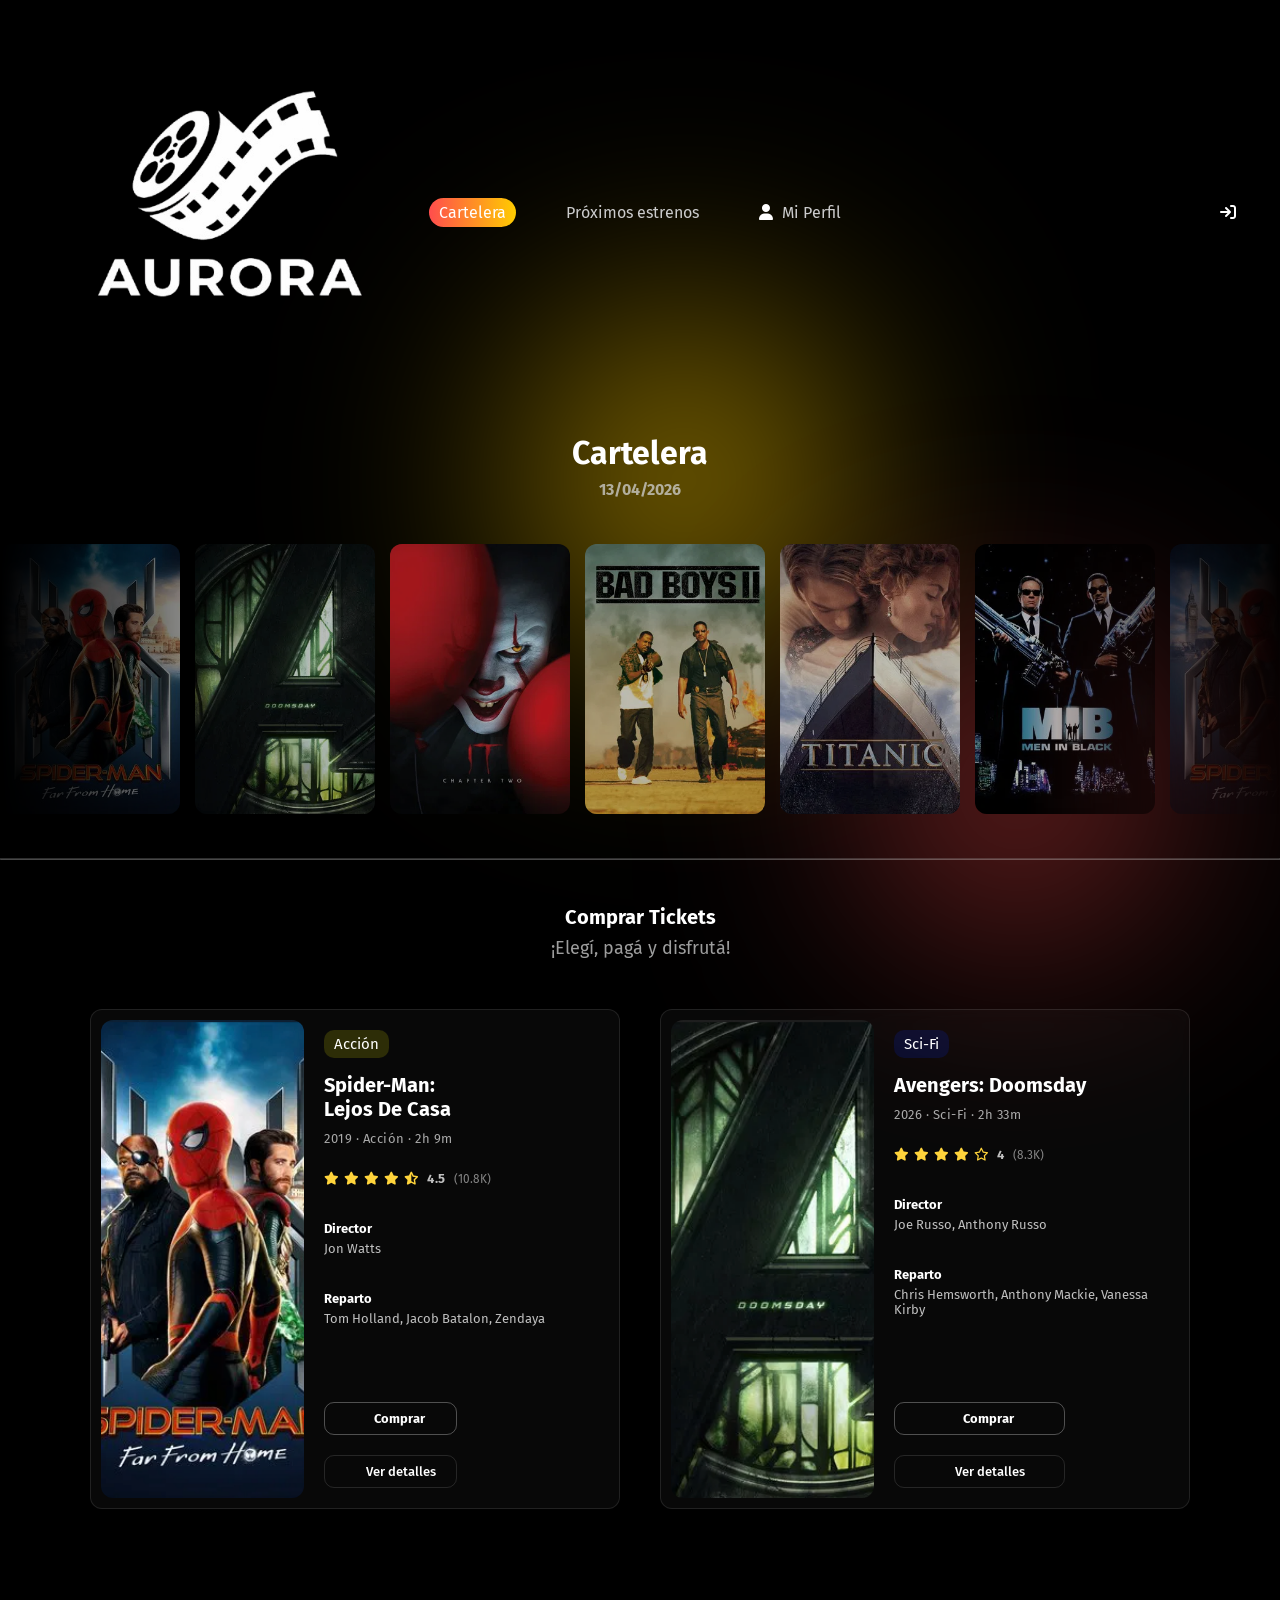
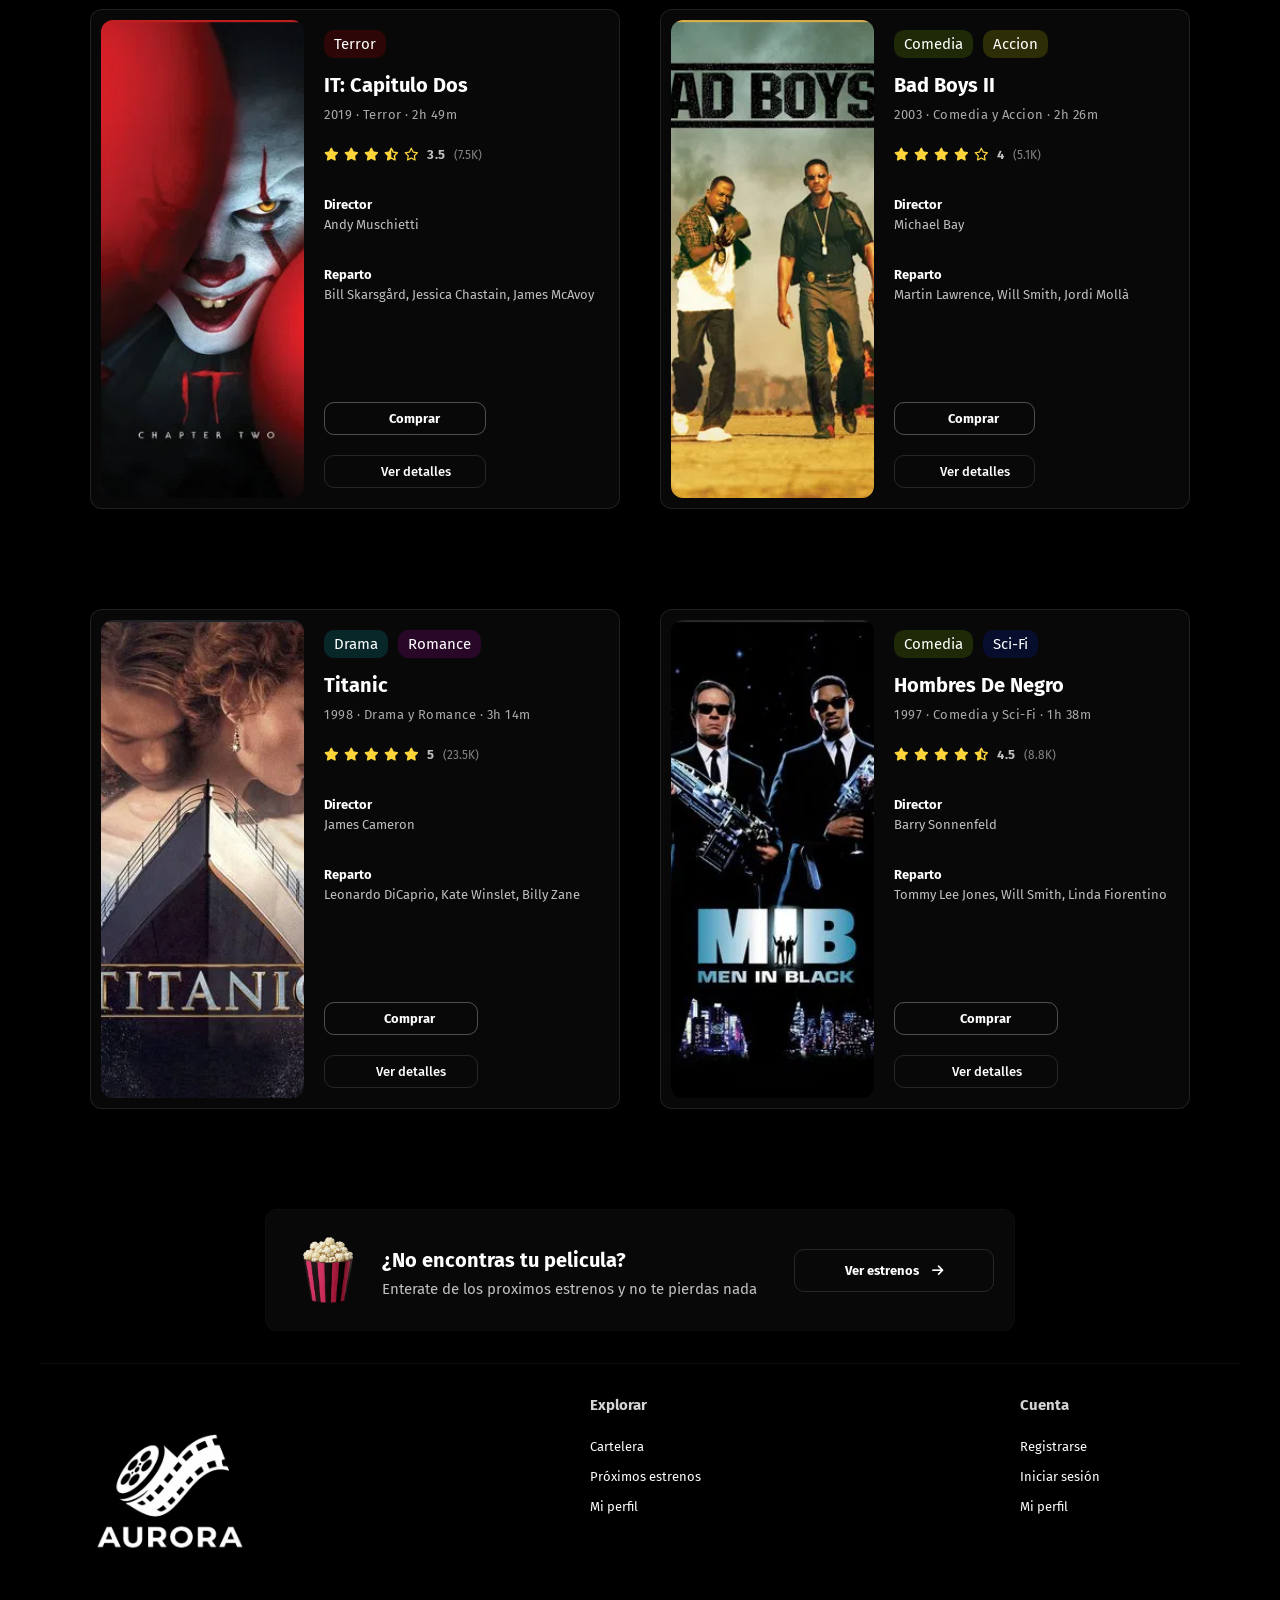
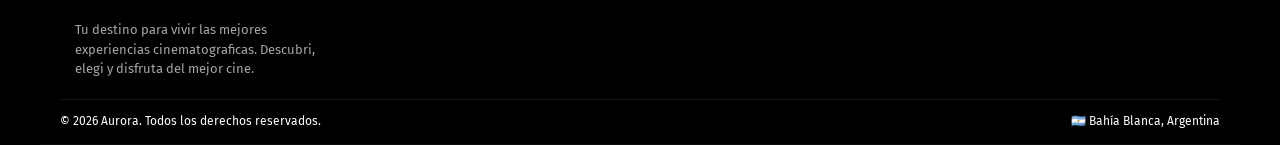
==== commit ba95cda9: "se agregaron peliculas distintas en estrenos, arreglaron footers, responsive, entre otras tantas cos" ====
--- a/index.html
+++ b/index.html
@@ -4,62 +4,62 @@
     <meta charset="UTF-8" />
     <meta name="viewport" content="width=device-width, initial-scale=1.0" />
     <title>Cine Aurora</title>
-    <meta name="description" content="Cine Aurora - Tu destino para disfrutar del mejor cine en la ciudad. Descubre las últimas películas, compra tus entradas y vive la experiencia cinematográfica al máximo." />
+    <meta
+      name="description"
+      content="Cine Aurora - Tu destino para disfrutar del mejor cine en la ciudad. Descubre las últimas películas, compra tus entradas y vive la experiencia cinematográfica al máximo."
+    />
     <link rel="preconnect" href="https://fonts.googleapis.com">
     <link rel="preconnect" href="https://fonts.gstatic.com" crossorigin>
     <link rel="preconnect" href="https://fonts.googleapis.com">
     <link rel="preconnect" href="https://fonts.gstatic.com" crossorigin>
-    <link href="https://fonts.googleapis.com/css2?family=Boldonse&family=Fira+Sans:ital,wght@0,100;0,200;0,300;0,400;0,500;0,600;0,700;0,800;0,900;1,100;1,200;1,300;1,400;1,500;1,600;1,700;1,800;1,900&display=swap" rel="stylesheet">
-    <link rel="stylesheet" href="https://cdnjs.cloudflare.com/ajax/libs/font-awesome/6.5.0/css/all.min.css">
+    <link
+      href="https://fonts.googleapis.com/css2?family=Boldonse&family=Fira+Sans:ital,wght@0,100;0,200;0,300;0,400;0,500;0,600;0,700;0,800;0,900;1,100;1,200;1,300;1,400;1,500;1,600;1,700;1,800;1,900&display=swap"
+      rel="stylesheet"
+    >
+    <link
+      rel="stylesheet"
+      href="https://cdnjs.cloudflare.com/ajax/libs/font-awesome/6.5.0/css/all.min.css"
+    >
     <link rel="icon" href="./assets/favicon/logo-cine.png" />
     <link rel="stylesheet" href="./css/style.css" />
     <link rel="stylesheet" href="./css/index.css" />
   </head>
 
   <body>
-
     <header class="header">
       <div class="nav-logo">
-        <img src="/assets/img/logo-completo.png" alt="Logo Aurora">
-      </div>
-    
+        <img src="./assets/img/logo-completo.png" alt="Logo Aurora">
+      </div>
+
       <nav class="nav">
-
         <a href="index.html" class="active">Cartelera</a>
         <a href="./pages/estrenos.html">Próximos estrenos</a>
         <a href="./pages/perfil.html">
           <i class="fa-solid fa-user"></i> Mi Perfil
         </a>
-
       </nav>
 
-        <a href="./pages/registro.html" class="nav-exit">
-          <div class="exit-icon">
-            <i class="fa-solid fa-arrow-right-to-bracket"></i>
-          </div>
-
-          <p class="exit-text">
-            Cerrar sesión
-          </p>
-
-        </a>
+      <a href="./pages/registro.html" class="nav-exit">
+        <div class="exit-icon">
+          <i class="fa-solid fa-arrow-right-to-bracket"></i>
+        </div>
+
+        <p class="exit-text">
+          Cerrar sesión
+        </p>
+      </a>
     </header>
 
     <main>
-      <!-- TITULO -->
-       <h1 id="titulo">Cartelera</h1>
-       <p id="subtitulo">13/04/2026</p>
-
-      <!-- SCROLL PELICULAS -->
+      <h1 id="titulo">Cartelera</h1>
+      <p id="subtitulo">13/04/2026</p>
+
       <div class="scroll-peliculas">
-         <ul>
-
-          <!-- SPIDERMAN -->
-          <li> 
-            <img src="/assets/img/spiderman.png" alt="Spider-Man: Lejos De Casa"> 
-
-           <div class="diseño-hover">
-
+        <ul>
+          <li>
+            <img src="assets/img/spiderman.png" alt="Spider-Man: Lejos De Casa">
+
+            <div class="diseño-hover">
               <p class="rating">4.5</p>
 
               <div class="stars">
@@ -72,18 +72,16 @@
 
               <p class="info">2019 - Acción - 2h 9m</p>
 
-              <button class="btn-ver-mas"> <a href="./pages/detalle.html">Ver más</a> </button>
-
-            </div>
-            
-          </li>
-          
-          <!-- AVENGERS -->
-          <li> 
-            <img src="/assets/img/avengers.png" alt="Avengers: Doomsday"> 
-
-           <div class="diseño-hover">
-
+              <button class="btn-ver-mas">
+                <a href="./pages/detalle.html">Ver más</a>
+              </button>
+            </div>
+          </li>
+
+          <li>
+            <img src="assets/img/avengers.png" alt="Avengers: Doomsday">
+
+            <div class="diseño-hover">
               <p class="rating">4</p>
 
               <div class="stars">
@@ -96,18 +94,16 @@
 
               <p class="info">2026 - Ciencia Ficcion - 2h 33m</p>
 
-              <button class="btn-ver-mas"> <a href="./pages/detalle.html">Ver más</a> </button>
-
-            </div>
-            
-          </li>
-          
-          <!-- IT -->
-          <li> 
-            <img src="/assets/img/it.png" alt="It"> 
-
-           <div class="diseño-hover">
-
+              <button class="btn-ver-mas">
+                <a href="./pages/detalle.html">Ver más</a>
+              </button>
+            </div>
+          </li>
+
+          <li>
+            <img src="assets/img/it.png" alt="It">
+
+            <div class="diseño-hover">
               <p class="rating">3.5</p>
 
               <div class="stars">
@@ -120,18 +116,16 @@
 
               <p class="info">2019 - Terror - 2h 49m</p>
 
-              <button class="btn-ver-mas"> <a href="./pages/detalle.html">Ver más</a> </button>
-
-            </div>
-            
-          </li>
-
-          <!-- BAD BOYS-->
-          <li> 
-            <img src="/assets/img/badboys.png" alt="Bad Boys"> 
-
-           <div class="diseño-hover">
-
+              <button class="btn-ver-mas">
+                <a href="./pages/detalle.html">Ver más</a>
+              </button>
+            </div>
+          </li>
+
+          <li>
+            <img src="assets/img/badboys.png" alt="Bad Boys">
+
+            <div class="diseño-hover">
               <p class="rating">4</p>
 
               <div class="stars">
@@ -144,18 +138,16 @@
 
               <p class="info">2003 - Comedia y Accion - 2h 26m</p>
 
-              <button class="btn-ver-mas"> <a href="./pages/detalle.html">Ver más</a> </button>
-
-            </div>
-            
-          </li>
-          
-          <!-- TITANIC -->
-          <li> 
-            <img src="/assets/img/titanic.png" alt="Titanic"> 
-
-           <div class="diseño-hover">
-
+              <button class="btn-ver-mas">
+                <a href="./pages/detalle.html">Ver más</a>
+              </button>
+            </div>
+          </li>
+
+          <li>
+            <img src="assets/img/titanic.png" alt="Titanic">
+
+            <div class="diseño-hover">
               <p class="rating">5</p>
 
               <div class="stars">
@@ -168,18 +160,16 @@
 
               <p class="info">1998 - Drama y Romance - 3h 14m</p>
 
-              <button class="btn-ver-mas"> <a href="./pages/detalle.html">Ver más</a> </button>
-
-            </div>
-            
-          </li>
-          
-          <!--HOMBRES DE NEGRO -->
-          <li> 
-            <img src="/assets/img/hombresdenegro.png" alt="Hombres De Negro"> 
-
-           <div class="diseño-hover">
-
+              <button class="btn-ver-mas">
+                <a href="./pages/detalle.html">Ver más</a>
+              </button>
+            </div>
+          </li>
+
+          <li>
+            <img src="assets/img/hombresdenegro.png" alt="Hombres De Negro">
+
+            <div class="diseño-hover">
               <p class="rating">4.5</p>
 
               <div class="stars">
@@ -192,20 +182,16 @@
 
               <p class="info">1997 - Comedia y Sci-Fi - 1h 38m</p>
 
-              <button class="btn-ver-mas"> <a href="./pages/detalle.html">Ver más</a> </button>
-
-            </div>
-            
-          </li>
-
-          <!-- Duplicados -->
-
-          <!-- SPIDERMAN -->
-          <li> 
-            <img src="/assets/img/spiderman.png" alt="Spiderman: Lejos De Casa"> 
-
-           <div class="diseño-hover">
-
+              <button class="btn-ver-mas">
+                <a href="./pages/detalle.html">Ver más</a>
+              </button>
+            </div>
+          </li>
+
+          <li>
+            <img src="assets/img/spiderman.png" alt="Spiderman: Lejos De Casa">
+
+            <div class="diseño-hover">
               <p class="rating">4.5</p>
 
               <div class="stars">
@@ -218,18 +204,16 @@
 
               <p class="info">2019 - Acción - 2h 9m</p>
 
-              <button class="btn-ver-mas"> <a href="./pages/detalle.html">Ver más</a> </button>
-
-            </div>
-            
-          </li>
-          
-          <!-- AVENGERS -->
-          <li> 
-            <img src="/assets/img/avengers.png" alt="Avengers: Doomsday"> 
-
-           <div class="diseño-hover">
-
+              <button class="btn-ver-mas">
+                <a href="./pages/detalle.html">Ver más</a>
+              </button>
+            </div>
+          </li>
+
+          <li>
+            <img src="assets/img/avengers.png" alt="Avengers: Doomsday">
+
+            <div class="diseño-hover">
               <p class="rating">4</p>
 
               <div class="stars">
@@ -242,18 +226,16 @@
 
               <p class="info">2026 - Ciencia Ficcion - 2h 33m</p>
 
-              <button class="btn-ver-mas"> <a href="./pages/detalle.html">Ver más</a> </button>
-
-            </div>
-            
-          </li>
-          
-          <!-- IT -->
-          <li> 
-            <img src="/assets/img/it.png" alt="It"> 
-
-           <div class="diseño-hover">
-
+              <button class="btn-ver-mas">
+                <a href="./pages/detalle.html">Ver más</a>
+              </button>
+            </div>
+          </li>
+
+          <li>
+            <img src="assets/img/it.png" alt="It">
+
+            <div class="diseño-hover">
               <p class="rating">3.5</p>
 
               <div class="stars">
@@ -266,18 +248,16 @@
 
               <p class="info">2019 - Terror - 2h 49m</p>
 
-              <button class="btn-ver-mas"> <a href="./pages/detalle.html">Ver más</a> </button>
-
-            </div>
-            
-          </li>
-
-          <!-- BAD BOYS-->
-          <li> 
-            <img src="/assets/img/badboys.png" alt="Bad Boys"> 
-
-           <div class="diseño-hover">
-
+              <button class="btn-ver-mas">
+                <a href="./pages/detalle.html">Ver más</a>
+              </button>
+            </div>
+          </li>
+
+          <li>
+            <img src="assets/img/badboys.png" alt="Bad Boys">
+
+            <div class="diseño-hover">
               <p class="rating">4</p>
 
               <div class="stars">
@@ -290,18 +270,16 @@
 
               <p class="info">2003 - Comedia y Accion - 2h 26m</p>
 
-              <button class="btn-ver-mas"> <a href="./pages/detalle.html">Ver más</a> </button>
-
-            </div>
-            
-          </li>
-          
-          <!-- TITANIC -->
-          <li> 
-            <img src="/assets/img/titanic.png" alt="Titanic"> 
-
-           <div class="diseño-hover">
-
+              <button class="btn-ver-mas">
+                <a href="./pages/detalle.html">Ver más</a>
+              </button>
+            </div>
+          </li>
+
+          <li>
+            <img src="assets/img/titanic.png" alt="Titanic">
+
+            <div class="diseño-hover">
               <p class="rating">5</p>
 
               <div class="stars">
@@ -314,18 +292,16 @@
 
               <p class="info">1998 - Drama y Romance - 3h 14m</p>
 
-              <button class="btn-ver-mas"> <a href="./pages/detalle.html">Ver más</a> </button>
-
-            </div>
-            
-          </li>
-          
-          <!-- HOMBRES DE NEGRO -->
-          <li> 
-            <img src="/assets/img/hombresdenegro.png" alt="Hombres De Negro"> 
-
-           <div class="diseño-hover">
-
+              <button class="btn-ver-mas">
+                <a href="./pages/detalle.html">Ver más</a>
+              </button>
+            </div>
+          </li>
+
+          <li>
+            <img src="assets/img/hombresdenegro.png" alt="Hombres De Negro">
+
+            <div class="diseño-hover">
               <p class="rating">4.5</p>
 
               <div class="stars">
@@ -338,31 +314,24 @@
 
               <p class="info">1997 - Comedia y Sci-Fi - 1h 38m</p>
 
-              <button class="btn-ver-mas"> <a href="./pages/detalle.html">Ver más</a> </button>
-
-            </div>
-            
-          </li>
-
-         </ul>
-        </div>
-
-        <hr class="divider">
-
-        <!-- TITULO GRID PELICULAS -->
-         <h1 id="titulo-grid">Comprar Tickets</h1>
-         <p id="subtitulo-grid">¡Elegí, pagá y disfrutá!</p>
-         
-        <!-- GRID PELICULAS -->
+              <button class="btn-ver-mas">
+                <a href="./pages/detalle.html">Ver más</a>
+              </button>
+            </div>
+          </li>
+        </ul>
+      </div>
+
+      <hr class="divider">
+
+      <h1 id="titulo-grid">Comprar Tickets</h1>
+      <p id="subtitulo-grid">¡Elegí, pagá y disfrutá!</p>
+
       <div class="grid-superior">
-        
-        <!-- SPIDERMAN -->
-        <div class="fondo"> 
-
-          <img src="/assets/img/spiderman.png" alt="Spider-Man: Lejos De Casa"> 
+        <div class="fondo">
+          <img src="assets/img/spiderman.png" alt="Spider-Man: Lejos De Casa">
 
           <div class="info-lateral">
-
             <div class="genero">
               <div class="Accion">
                 <p>Acción</p>
@@ -370,7 +339,7 @@
             </div>
 
             <p class="titulo-pelicula">Spider-Man:<br> Lejos De Casa</p>
-            
+
             <p class="info-pelicula">2019 · Acción · 2h 9m</p>
 
             <div class="stars-pelicula">
@@ -386,29 +355,27 @@
             </div>
 
             <p class="titulo-director-pelicula">Director</p>
-
             <p class="director-pelicula">Jon Watts</p>
 
             <p class="titulo-reparto-pelicula">Reparto</p>
-
             <p class="reparto-pelicula">Tom Holland, Jacob Batalon, Zendaya</p>
 
             <div class="botones-pelicula">
-              <button id="btn-comprar-pelicula"> <i class="fa-solid fa-cart-arrow-down" style="color: rgb(255, 255, 255);"></i> Comprar</button>
-              <button id="btn-verMas-pelicula"> <i class="fa-solid fa-circle-info" style="color: rgb(255, 212, 59);"></i> <a href="./pages/detalle.html">Ver detalles</a> </button>
-            </div>
-
+              <button id="btn-comprar-pelicula">
+                <i class="fa-solid fa-cart-arrow-down" style="color: rgb(255, 255, 255);"></i> Comprar
+              </button>
+              <button id="btn-verMas-pelicula">
+                <i class="fa-solid fa-circle-info" style="color: rgb(255, 212, 59);"></i>
+                <a href="./pages/detalle.html">Ver detalles</a>
+              </button>
+            </div>
           </div>
-
-        </div>
-
-        <!-- AVENGERS -->
-        <div class="fondo"> 
-
-          <img src="/assets/img/avengers.png" alt="Avengers: Doomsday"> 
+        </div>
+
+        <div class="fondo">
+          <img src="assets/img/avengers.png" alt="Avengers: Doomsday">
 
           <div class="info-lateral">
-
             <div class="genero">
               <div class="Sci-Fi">
                 <p>Sci-Fi</p>
@@ -416,49 +383,43 @@
             </div>
 
             <p class="titulo-pelicula">Avengers: Doomsday</p>
-            
             <p class="info-pelicula">2026 · Sci-Fi · 2h 33m</p>
 
             <div class="stars-pelicula">
-                <i class="fa-solid fa-star" style="color: rgb(255, 212, 59);"></i>
-                <i class="fa-solid fa-star" style="color: rgb(255, 212, 59);"></i>
-                <i class="fa-solid fa-star" style="color: rgb(255, 212, 59);"></i>
-                <i class="fa-solid fa-star" style="color: rgb(255, 212, 59);"></i>
-                <i class="fa-regular fa-star" style="color: rgb(255, 212, 59);"></i>
+              <i class="fa-solid fa-star" style="color: rgb(255, 212, 59);"></i>
+              <i class="fa-solid fa-star" style="color: rgb(255, 212, 59);"></i>
+              <i class="fa-solid fa-star" style="color: rgb(255, 212, 59);"></i>
+              <i class="fa-solid fa-star" style="color: rgb(255, 212, 59);"></i>
+              <i class="fa-regular fa-star" style="color: rgb(255, 212, 59);"></i>
 
               <p class="rating-pelicula">4</p>
-
               <p class="votos-pelicula">(8.3K)</p>
             </div>
 
             <p class="titulo-director-pelicula">Director</p>
-
             <p class="director-pelicula">Joe Russo, Anthony Russo</p>
 
             <p class="titulo-reparto-pelicula">Reparto</p>
-
             <p class="reparto-pelicula">Chris Hemsworth, Anthony Mackie, Vanessa Kirby</p>
 
             <div class="botones-pelicula">
-              <button id="btn-comprar-pelicula"> <i class="fa-solid fa-cart-arrow-down" style="color: rgb(255, 255, 255);"></i> Comprar</button>
-              <button id="btn-verMas-pelicula"> <i class="fa-solid fa-circle-info" style="color: rgb(255, 212, 59);"></i> <a href="./pages/detalle.html">Ver detalles</a> </button>
-            </div>
-
+              <button id="btn-comprar-pelicula">
+                <i class="fa-solid fa-cart-arrow-down" style="color: rgb(255, 255, 255);"></i> Comprar
+              </button>
+              <button id="btn-verMas-pelicula">
+                <i class="fa-solid fa-circle-info" style="color: rgb(255, 212, 59);"></i>
+                <a href="./pages/detalle.html">Ver detalles</a>
+              </button>
+            </div>
           </div>
-
-        </div>
-
+        </div>
       </div>
 
       <div class="grid-medio">
-        
-        <!-- IT -->
-        <div class="fondo"> 
-
-          <img src="/assets/img/it.png" alt="IT: Capitulo Dos"> 
+        <div class="fondo">
+          <img src="assets/img/it.png" alt="IT: Capitulo Dos">
 
           <div class="info-lateral">
-
             <div class="genero">
               <div class="Terror">
                 <p>Terror</p>
@@ -466,7 +427,6 @@
             </div>
 
             <p class="titulo-pelicula">IT: Capitulo Dos</p>
-            
             <p class="info-pelicula">2019 · Terror · 2h 49m</p>
 
             <div class="stars-pelicula">
@@ -477,88 +437,79 @@
               <i class="fa-regular fa-star" style="color: rgb(255, 212, 59);"></i>
 
               <p class="rating-pelicula">3.5</p>
-
               <p class="votos-pelicula">(7.5K)</p>
             </div>
 
             <p class="titulo-director-pelicula">Director</p>
-
             <p class="director-pelicula">Andy Muschietti</p>
 
             <p class="titulo-reparto-pelicula">Reparto</p>
-
             <p class="reparto-pelicula">Bill Skarsgård, Jessica Chastain, James McAvoy</p>
 
             <div class="botones-pelicula">
-              <button id="btn-comprar-pelicula"> <i class="fa-solid fa-cart-arrow-down" style="color: rgb(255, 255, 255);"></i> Comprar</button>
-              <button id="btn-verMas-pelicula"> <i class="fa-solid fa-circle-info" style="color: rgb(255, 212, 59);"></i> <a href="./pages/detalle.html">Ver detalles</a> </button>
-            </div>
-
+              <button id="btn-comprar-pelicula">
+                <i class="fa-solid fa-cart-arrow-down" style="color: rgb(255, 255, 255);"></i> Comprar
+              </button>
+              <button id="btn-verMas-pelicula">
+                <i class="fa-solid fa-circle-info" style="color: rgb(255, 212, 59);"></i>
+                <a href="./pages/detalle.html">Ver detalles</a>
+              </button>
+            </div>
           </div>
-
-        </div>
-
-        <!-- BAD BOYS -->
-        <div class="fondo"> 
-
-          <img src="/assets/img/badboys.png" alt="Avengers: Doomsday"> 
+        </div>
+
+        <div class="fondo">
+          <img src="assets/img/badboys.png" alt="Bad Boys II">
 
           <div class="info-lateral">
-
             <div class="genero">
               <div class="Comedia">
                 <p>Comedia</p>
               </div>
-  
+
               <div class="Accion">
                 <p>Accion</p>
               </div>
             </div>
 
             <p class="titulo-pelicula">Bad Boys II</p>
-            
             <p class="info-pelicula">2003 · Comedia y Accion · 2h 26m</p>
 
             <div class="stars-pelicula">
-                <i class="fa-solid fa-star" style="color: rgb(255, 212, 59);"></i>
-                <i class="fa-solid fa-star" style="color: rgb(255, 212, 59);"></i>
-                <i class="fa-solid fa-star" style="color: rgb(255, 212, 59);"></i>
-                <i class="fa-solid fa-star" style="color: rgb(255, 212, 59);"></i>
-                <i class="fa-regular fa-star" style="color: rgb(255, 212, 59);"></i>
+              <i class="fa-solid fa-star" style="color: rgb(255, 212, 59);"></i>
+              <i class="fa-solid fa-star" style="color: rgb(255, 212, 59);"></i>
+              <i class="fa-solid fa-star" style="color: rgb(255, 212, 59);"></i>
+              <i class="fa-solid fa-star" style="color: rgb(255, 212, 59);"></i>
+              <i class="fa-regular fa-star" style="color: rgb(255, 212, 59);"></i>
 
               <p class="rating-pelicula">4</p>
-
               <p class="votos-pelicula">(5.1K)</p>
             </div>
 
             <p class="titulo-director-pelicula">Director</p>
-
             <p class="director-pelicula">Michael Bay</p>
 
             <p class="titulo-reparto-pelicula">Reparto</p>
-
             <p class="reparto-pelicula">Martin Lawrence, Will Smith, Jordi Mollà</p>
 
             <div class="botones-pelicula">
-              <button id="btn-comprar-pelicula"> <i class="fa-solid fa-cart-arrow-down" style="color: rgb(255, 255, 255);"></i> Comprar</button>
-              <button id="btn-verMas-pelicula"> <i class="fa-solid fa-circle-info" style="color: rgb(255, 212, 59);"></i> <a href="./pages/detalle.html">Ver detalles</a> </button>
-            </div>
-
+              <button id="btn-comprar-pelicula">
+                <i class="fa-solid fa-cart-arrow-down" style="color: rgb(255, 255, 255);"></i> Comprar
+              </button>
+              <button id="btn-verMas-pelicula">
+                <i class="fa-solid fa-circle-info" style="color: rgb(255, 212, 59);"></i>
+                <a href="./pages/detalle.html">Ver detalles</a>
+              </button>
+            </div>
           </div>
-
-        </div>
-
+        </div>
       </div>
 
       <div class="grid-inferior">
-        
-        <!-- TITANIC -->
-        <div class="fondo"> 
-
-          <img src="/assets/img/titanic.png" alt="Titanic"> 
+        <div class="fondo">
+          <img src="assets/img/titanic.png" alt="Titanic">
 
           <div class="info-lateral">
-
             <div class="genero">
               <div class="Drama">
                 <p>Drama</p>
@@ -570,7 +521,6 @@
             </div>
 
             <p class="titulo-pelicula">Titanic</p>
-            
             <p class="info-pelicula">1998 · Drama y Romance · 3h 14m</p>
 
             <div class="stars-pelicula">
@@ -581,46 +531,42 @@
               <i class="fa-solid fa-star" style="color: rgb(255, 212, 59);"></i>
 
               <p class="rating-pelicula">5</p>
-
               <p class="votos-pelicula">(23.5K)</p>
             </div>
 
             <p class="titulo-director-pelicula">Director</p>
-
             <p class="director-pelicula">James Cameron</p>
 
             <p class="titulo-reparto-pelicula">Reparto</p>
-
             <p class="reparto-pelicula">Leonardo DiCaprio, Kate Winslet, Billy Zane</p>
 
             <div class="botones-pelicula">
-              <button id="btn-comprar-pelicula"> <i class="fa-solid fa-cart-arrow-down" style="color: rgb(255, 255, 255);"></i> Comprar </button>
-              <button id="btn-verMas-pelicula"> <i class="fa-solid fa-circle-info" style="color: rgb(255, 212, 59);"></i> <a href="./pages/detalle.html">Ver detalles</a> </button>
-            </div>
-
+              <button id="btn-comprar-pelicula">
+                <i class="fa-solid fa-cart-arrow-down" style="color: rgb(255, 255, 255);"></i> Comprar
+              </button>
+              <button id="btn-verMas-pelicula">
+                <i class="fa-solid fa-circle-info" style="color: rgb(255, 212, 59);"></i>
+                <a href="./pages/detalle.html">Ver detalles</a>
+              </button>
+            </div>
           </div>
-
-        </div>
-
-        <!-- HOMBRES DE NEGRO -->
-        <div class="fondo"> 
-
-          <img src="/assets/img/hombresdenegro.png" alt="Hombres De Negro"> 
+        </div>
+
+        <div class="fondo">
+          <img src="assets/img/hombresdenegro.png" alt="Hombres De Negro">
 
           <div class="info-lateral">
-
             <div class="genero">
               <div class="Comedia">
                 <p>Comedia</p>
               </div>
-  
+
               <div class="Sci-Fi">
                 <p>Sci-Fi</p>
               </div>
             </div>
 
             <p class="titulo-pelicula">Hombres De Negro</p>
-            
             <p class="info-pelicula">1997 · Comedia y Sci-Fi · 1h 38m</p>
 
             <div class="stars-pelicula">
@@ -631,84 +577,76 @@
               <i class="fa-solid fa-star-half-stroke" style="color: rgb(255, 212, 59);"></i>
 
               <p class="rating-pelicula">4.5</p>
-
               <p class="votos-pelicula">(8.8K)</p>
             </div>
 
             <p class="titulo-director-pelicula">Director</p>
-
             <p class="director-pelicula">Barry Sonnenfeld</p>
 
             <p class="titulo-reparto-pelicula">Reparto</p>
-
             <p class="reparto-pelicula">Tommy Lee Jones, Will Smith, Linda Fiorentino</p>
 
             <div class="botones-pelicula">
-              <button id="btn-comprar-pelicula"> <i class="fa-solid fa-cart-arrow-down" style="color: rgb(255, 255, 255);"></i> Comprar</button>
-              <button id="btn-verMas-pelicula"> <i class="fa-solid fa-circle-info" style="color: rgb(255, 212, 59);"></i> <a href="./pages/detalle.html">Ver detalles</a> </button>
-            </div>
-
+              <button id="btn-comprar-pelicula">
+                <i class="fa-solid fa-cart-arrow-down" style="color: rgb(255, 255, 255);"></i> Comprar
+              </button>
+              <button id="btn-verMas-pelicula">
+                <i class="fa-solid fa-circle-info" style="color: rgb(255, 212, 59);"></i>
+                <a href="./pages/detalle.html">Ver detalles</a>
+              </button>
+            </div>
           </div>
-
-        </div>
-
+        </div>
       </div>
 
       <div class="encontrar-pelicula">
-
-        <img src="/assets/img/pochoclos.png" alt="Pochoclos">
-        
+        <img src="assets/img/pochoclos.png" alt="Pochoclos">
+
         <div class="textos-encontrar-pelicula">
-
           <p id="titulo-encontrar-pelicula">¿No encontras tu pelicula?</p>
-
           <p id="subtitulo-encontrar-pelicula">Enterate de los proximos estrenos y no te pierdas nada</p>
-
-        </div>
-
-        <button id="btn-verEstrenos-encontrar-pelicula"> <a href="./pages/estrenos.html">Ver estrenos</a> <i class="fa-solid fa-arrow-right" style="color: rgb(255, 255, 255);"></i> </button>
-
-      </div>
-
+        </div>
+
+        <button id="btn-verEstrenos-encontrar-pelicula">
+          <a href="./pages/estrenos.html">Ver estrenos</a>
+          <i class="fa-solid fa-arrow-right" style="color: rgb(255, 255, 255);"></i>
+        </button>
+      </div>
     </main>
 
-      <footer class="footer">
-
-        <div class="footer-izquierda">
-          <img src="/assets/img/logo-completo.png" alt="Logo Aurora">
-
-          <p id="descripcion-footer">Tu destino para vivir las mejores experiencias cinematograficas. Descubri, elegi y disfruta del mejor cine.</p>
-        </div>
-      
-        <div class="footer-centro">
-
-          <p>Explorar</p>
-
-          <ul class="nav-explorar">
-            <a href="index.html">Cartelera</a>
-            <a href="./pages/estrenos.html">Próximos estrenos</a>
-            <a href="./pages/perfil.html">Mi perfil</a>
-          </ul>
-
-        </div>
-      
-        <div class="footer-derecha">
-
-          <p>Cuenta</p>
-
-          <ul class="nav-cuenta">
-            <a href="./pages/registro.html">Registrarse</a>
-            <a href="./pages/login.html">Iniciar sesión</a>
-            <a href="./pages/perfil.html">Mi perfil</a>
-          </ul>
-        </div>
-
-        <div class="footer-bottom">
-          <p>© 2026 Aurora. Todos los derechos reservados.</p>
-          <p>🇦🇷 Bahía Blanca, Argentina</p>
-        </div>
-
-      </footer>
-
+    <footer class="footer">
+      <div class="footer-izquierda">
+        <img src="assets/img/logo-completo.png" alt="Logo Aurora">
+
+        <p id="descripcion-footer">
+          Tu destino para vivir las mejores experiencias cinematograficas. Descubri, elegi y disfruta del mejor cine.
+        </p>
+      </div>
+
+      <div class="footer-centro">
+        <p>Explorar</p>
+
+        <ul class="nav-explorar">
+          <a href="index.html">Cartelera</a>
+          <a href="./pages/estrenos.html">Próximos estrenos</a>
+          <a href="./pages/perfil.html">Mi perfil</a>
+        </ul>
+      </div>
+
+      <div class="footer-derecha">
+        <p>Cuenta</p>
+
+        <ul class="nav-cuenta">
+          <a href="./pages/registro.html">Registrarse</a>
+          <a href="./pages/login.html">Iniciar sesión</a>
+          <a href="./pages/perfil.html">Mi perfil</a>
+        </ul>
+      </div>
+
+      <div class="footer-bottom">
+        <p>© 2026 Aurora. Todos los derechos reservados.</p>
+        <p>🇦🇷 Bahía Blanca, Argentina</p>
+      </div>
+    </footer>
   </body>
-</html>
+</html>
--- a/css/style.css
+++ b/css/style.css
@@ -1,9 +1,9 @@
 /* @import url(./components/poster.css); */
-@import url(./components/poster.css); /* solo tiene modificado las dimensiones de las img */
+/* solo tiene modificado las dimensiones de las img */
 
 /* Paleta */
 :root {
-  --color-fondo: #000000;;
+  --color-fondo: #000000;
   --color-superficie: #1f1f1f;
   --color-primario: #ff4d4d;
   --color-secundario: #ffcc00;
@@ -20,195 +20,323 @@
   font-family: "Fira Sans", sans-serif;
 }
 
- /* Fondo Original */
+/* Fondo Original */
 body {
-    background: #000;
-    position: relative;
-    overflow-x: hidden;
-    margin: 0;
-    padding: 0;
-  }
-
-   /* Footer Abajo */
-  main {
-    flex: 1;
-  }
-
-  body::-webkit-scrollbar {
-    display: none;
-  }
-  
-  /* Glow principal */
-  body::before {
-    content: "";
-    position: fixed;
-    width: 600px;
-    height: 600px;
-    top: 20%;
-    left: 30%;
-    background: radial-gradient(circle, #ffcc00, transparent 50%);
-    filter: blur(120px);
-    animation: moveGlow 8s ease-in-out infinite alternate;
-    z-index: -1;
-  }
-  
-  /* Glow secundario */
-  body::after {
-    content: "";
-    position: fixed;
-    width: 500px;
-    height: 500px;
-    top: 60%;
-    left: 60%;
-    background: radial-gradient(circle, #ff4d4d, transparent 50%);
-    filter: blur(120px);
-    animation: moveGlow2 10s ease-in-out infinite alternate;
-    z-index: -1;
-  }
-  
-  /* Animaciones */
-  @keyframes moveGlow {
-    from {
-      transform: translate(-50px, -50px);
-    }
-    to {
-      transform: translate(50px, 50px);
-    }
-  }
-  
-  @keyframes moveGlow2 {
-    from {
-      transform: translate(50px, -50px);
-    }
-    to {
-      transform: translate(-50px, 50px);
-    }
-  }
-  /* Fin Fondo */
+  background: #000;
+  position: relative;
+  overflow-x: hidden;
+  margin: 0;
+  padding: 0;
+}
+
+/* Footer Abajo */
+main {
+  flex: 1;
+}
+
+body::-webkit-scrollbar {
+  display: none;
+}
+
+/* Glow principal */
+body::before {
+  content: "";
+  position: fixed;
+  width: 600px;
+  height: 600px;
+  top: 20%;
+  left: 30%;
+  background: radial-gradient(circle, #ffcc00, transparent 50%);
+  filter: blur(120px);
+  animation: moveGlow 8s ease-in-out infinite alternate;
+  z-index: -1;
+}
+
+/* Glow secundario */
+body::after {
+  content: "";
+  position: fixed;
+  width: 500px;
+  height: 500px;
+  top: 60%;
+  left: 60%;
+  background: radial-gradient(circle, #ff4d4d, transparent 50%);
+  filter: blur(120px);
+  animation: moveGlow2 10s ease-in-out infinite alternate;
+  z-index: -1;
+}
+
+/* Animaciones */
+@keyframes moveGlow {
+  from {
+    transform: translate(-50px, -50px);
+  }
+  to {
+    transform: translate(50px, 50px);
+  }
+}
+
+@keyframes moveGlow2 {
+  from {
+    transform: translate(50px, -50px);
+  }
+  to {
+    transform: translate(-50px, 50px);
+  }
+}
+/* Fin Fondo */
 
 /* Header */
-  .header {
-    position: relative;
-    display: flex;
+.header {
+  position: relative;
+  display: flex;
+  align-items: center;
+  justify-content: space-between;
+  padding: 10px 30px;
+}
+/* Fin Header */
+
+/* Nav Logo */
+.nav-logo img {
+  max-width: 80%;
+  height: auto;
+}
+
+/* Nav Central */
+.nav {
+  position: absolute;
+  left: 50%;
+  transform: translateX(-50%);
+  display: flex;
+  gap: 40px;
+}
+
+.nav i {
+  margin-right: 5px;
+}
+
+.nav a {
+  position: relative;
+  text-decoration: none;
+  color: #ccc;
+  font-size: 1rem;
+  padding: 5px 10px;
+  border-radius: 999px;
+  overflow: hidden;
+  transition: color 0.3s ease;
+  z-index: 1;
+}
+
+.nav a:hover {
+  color: white;
+}
+
+/* Efecto relleno desde abajo */
+.nav a::before {
+  content: "";
+  position: absolute;
+  left: 0;
+  bottom: 0;
+  width: 100%;
+  height: 100%;
+  background: linear-gradient(90deg, #ff4d4d, #ffcc00);
+  transform: translateY(100%);
+  transition: transform 0.3s ease;
+  z-index: -1;
+}
+
+.nav a:hover::before {
+  transform: translateY(0);
+}
+
+.nav a:hover {
+  color: #fff;
+}
+
+/* ACTIVO */
+.nav a.active {
+  color: #fff;
+}
+
+/* Color remarcado sobre la pagina que se encuentra el usuario 
+   IMPORTANTE: Modificar el HTML, colocando la clase "active" en el enlace correspondiente a la página actual
+*/
+.nav a.active::before {
+  transform: translateY(0);
+}
+
+/* Nav Exit */
+.nav-exit {
+  position: relative;
+  display: flex;
+  align-items: center;
+  justify-content: center;
+  width: 45px;
+  height: 45px;
+  border-radius: 10px;
+  cursor: pointer;
+  text-decoration: none;
+  overflow: hidden;
+  background: transparent;
+  transition: all 0.4s ease;
+}
+
+.exit-icon {
+  display: flex;
+  align-items: center;
+  justify-content: center;
+  transition: transform 0.3s ease, opacity 0.3s ease;
+}
+
+.exit-text {
+  position: absolute;
+  opacity: 0;
+  transform: translateX(20px);
+  white-space: nowrap;
+  font-size: 0.9rem;
+  color: white;
+  font-weight: bold;
+  transition: all 0.4s ease;
+}
+
+.nav-exit:hover {
+  width: 160px;
+  background: linear-gradient(90deg, #ff4d4d, #ffcc00);
+}
+
+.nav-exit:hover .exit-icon {
+  transform: translateX(-20px);
+  opacity: 0;
+}
+
+.nav-exit:hover .exit-text {
+  opacity: 1;
+  transform: translateX(0);
+}
+
+/* Footer */
+.footer {
+  width: 100%;
+  padding: 50px 20px 20px;
+  background-color: transparent;
+  border-top: 1px solid rgba(255, 255, 255, 0.05);
+  border-bottom: 1px solid rgba(255, 255, 255, 0.05);
+  color: white;
+  display: grid;
+  grid-template-columns: 280px 180px 200px;
+  justify-content: space-between;
+  align-items: start;
+  column-gap: 80px;
+  row-gap: 0;
+  box-sizing: border-box;
+}
+
+/* Footer Izquierda */
+.footer-izquierda p {
+  padding-left: 15px;
+}
+
+.footer-izquierda img {
+  margin-left: 0;
+}
+
+#descripcion-footer {
+  color: rgba(255, 255, 255, 0.65);
+  font-size: 13px;
+  line-height: 1.5;
+}
+
+/* Footer Centro */
+.footer-centro p,
+.footer-derecha p {
+  color: rgba(255, 255, 255, 0.834);
+  font-weight: bold;
+  font-size: 15px;
+  margin: 0 0 5px 0;
+  padding-top: 0;
+}
+
+.nav-explorar,
+.nav-cuenta {
+  display: grid;
+  color: rgba(255, 255, 255, 0.65);
+  font-weight: normal;
+  font-size: 13px;
+  gap: 15px;
+  padding-top: 20px;
+  list-style: none;
+  padding-left: 0;
+  margin: 0;
+}
+
+.nav-explorar a {
+  text-decoration: none;
+}
+
+.nav-explorar a:hover {
+  color: #ffcc00;
+  cursor: pointer;
+}
+
+.nav-cuenta a {
+  text-decoration: none;
+}
+
+.nav-cuenta a:hover {
+  color: #ff4d4d;
+  cursor: pointer;
+}
+
+.footer-bottom {
+  grid-column: 1 / -1;
+  display: flex;
+  justify-content: space-between;
+  align-items: center;
+  padding-top: 30px;
+  margin-top: 20px;
+  border-top: 1px solid rgba(255, 255, 255, 0.08);
+  color: rgba(255, 255, 255, 0.4);
+  font-size: 12px;
+}
+
+@media (max-width: 768px) {
+  .footer {
+    grid-template-columns: 1fr;
+    justify-content: center;
+    padding: 32px 20px 20px;
+    gap: 28px;
+  }
+
+  .footer-izquierda,
+  .footer-centro,
+  .footer-derecha {
     align-items: center;
-    justify-content: space-between;
-    padding: 10px 30px;
-  }
-  /* Fin Header */
-
-  /* Nav Logo */
-  .nav-logo img {
-    max-width: 80%;
+    text-align: center;
+  }
+
+  .footer-izquierda p {
+    padding-left: 0;
+  }
+
+  .footer-izquierda img {
+    margin-left: 0;
+    width: 180px;
     height: auto;
   }
-  
-  /* Nav Central */
-  .nav{
-    position: absolute;
-    left: 50%;
-    transform: translateX(-50%);
-    display: flex;
-    gap: 40px;
-  }
-
-  .nav i {
-    margin-right: 5px;
-  }
-
-  .nav a {
-    position: relative;
-    text-decoration: none;
-    color: #ccc;
-    font-size: 1rem;
-    padding: 5px 10px;
-    border-radius: 999px;
-    overflow: hidden;
-    transition: color 0.3s ease;
-    z-index: 1;
-  }
-  
-  .nav a:hover {
-    color: white;
-  }
-
-  /* Efecto relleno desde abajo */
-  .nav a::before {
-    content: "";
-    position: absolute;
-    left: 0;
-    bottom: 0;
-    width: 100%;
-    height: 100%;
-    background: linear-gradient(90deg, #ff4d4d, #ffcc00);
-    transform: translateY(100%);
-    transition: transform 0.3s ease;
-    z-index: -1;
-  }
-  
-  .nav a:hover::before {
-    transform: translateY(0);
-  }
-  
-  .nav a:hover {
-    color: #fff;
-  }
-  
-  /* ACTIVO */
-  .nav a.active {
-    color: #fff;
-  }
-  /* Color remarcado sobre la pagina que se encuentra el usuario 
-     IMPORTANTE: Modificar el HTML, colocando la clase "active" en el enlace correspondiente a la página actual
-  */
-  .nav a.active::before {
-    transform: translateY(0);
-  }
- 
-  /* Nav Exit */
-  .nav-exit {
-    position: relative;
-    display: flex;
-    align-items: center;
-    justify-content: center;
-    width: 45px;
-    height: 45px;
-    border-radius: 10px;
-    cursor: pointer;
-    text-decoration: none;
-    overflow: hidden;
-    background: transparent;
-    transition: all 0.4s ease;
-  }
-  
-  .exit-icon {
-    display: flex;
-    align-items: center;
-    justify-content: center;
-    transition: transform 0.3s ease, opacity 0.3s ease;
-  }
-  
-  .exit-text {
-    position: absolute;
-    opacity: 0;
-    transform: translateX(20px);
-    white-space: nowrap;
-    font-size: 0.9rem;
-    color: white;
-    font-weight: bold;
-    transition: all 0.4s ease;
-  }
-
-  .nav-exit:hover {
-    width: 160px;
-    background: linear-gradient(90deg, #ff4d4d, #ffcc00);
-  }
-
-  .nav-exit:hover .exit-icon {
-    transform: translateX(-20px);
-    opacity: 0;
-  }
-  
-  .nav-exit:hover .exit-text {
-    opacity: 1;
-    transform: translateX(0);
-  }+
+  #descripcion-footer {
+    max-width: 100%;
+  }
+
+  .nav-explorar,
+  .nav-cuenta {
+    justify-items: center;
+    padding-top: 12px;
+  }
+
+  .footer-bottom {
+    flex-direction: column;
+    text-align: center;
+    gap: 10px;
+  }
+}
--- a/css/index.css
+++ b/css/index.css
@@ -24,7 +24,6 @@
   white-space: nowrap;
   padding: 10px 0;
 
-  /* Máscara */
   -webkit-mask-image: linear-gradient(
     to right,
     transparent,
@@ -40,7 +39,6 @@
     black 80%,
     transparent
   );
-  
 }
 
 .scroll-peliculas ul {
@@ -75,7 +73,7 @@
   left: 0;
   width: 180px;
   height: 270px;
-  background: rgba(0, 0, 0, 0.260);
+  background: rgba(0, 0, 0, 0.26);
   border-radius: 12px;
   transition: 0.3s;
 }
@@ -91,7 +89,6 @@
   border-radius: 12px;
   transition: 1s;
   z-index: 1;
-  
 }
 
 .scroll-peliculas img:hover {
@@ -102,7 +99,6 @@
   animation-play-state: paused;
 }
 
-/* Aniamcion Carrusel Infinito */
 @keyframes scrollInfinito {
   from {
     transform: translateX(0);
@@ -112,7 +108,6 @@
   }
 }
 
-/* Hover */
 .scroll-peliculas li:hover .diseño-hover {
   opacity: 1;
   transition: 2s;
@@ -152,6 +147,7 @@
   padding-top: 10px;
   font-size: 10.5px;
   color: rgba(228, 228, 228, 0.734);
+  text-align: center;
 }
 
 .btn-ver-mas {
@@ -160,34 +156,27 @@
   bottom: -50px;
   left: 50%;
   transform: translateX(-50%);
-
   padding: 8px 15px;
   font-size: 13px;
   font-weight: bold;
-
   color: white;
   background: transparent;
   border: 1px solid rgba(255, 255, 255, 0.289);
   border-radius: 10px;
-
   cursor: pointer;
   transition: all 0.3s ease;
 }
 
- /* Efecto relleno desde abajo */
- .btn-ver-mas::before {
+.btn-ver-mas::before {
   content: "";
   position: absolute;
   left: 0;
   bottom: 0;
   width: 100%;
   height: 100%;
-
   background: linear-gradient(90deg, #ff4d4d, #ffcc00);
-
-  transform: translateY(100%); 
+  transform: translateY(100%);
   transition: transform 0.3s ease;
-
   z-index: -1;
 }
 
@@ -228,45 +217,34 @@
 .grid-medio,
 .grid-inferior {
   display: grid;
-  grid-template-columns: repeat(2, 1fr);
+  grid-template-columns: repeat(2, minmax(0, 1fr));
   padding: 50px;
   max-width: 1200px;
   margin: 0 auto;
-  gap: 100px;
+  gap: 40px;
 }
 
 .fondo {
   position: relative;
   display: flex;
-  /* background-color: #0A0A0A;  FONDO ORIGINAL */
   background-color: rgba(255, 255, 255, 0.03);
   backdrop-filter: blur(10px);
-  border: 1px solid rgba(255, 255, 255, 0.1); 
-  height: 500px;
+  border: 1px solid rgba(255, 255, 255, 0.1);
+  min-height: 500px;
   border-radius: 12px;
   padding: 10px;
   overflow: hidden;
   transition: all 0.8s ease;
 }
 
-/* Agregar si se vuelve al fondo negro
-
-.fondo:hover {
-  background-color: rgba(255, 255, 255, 0.03);
-  backdrop-filter: blur(10px);
-  border: 1px solid rgba(255, 255, 255, 0.1);
-}
-
-*/
-
 .fondo:hover .info-lateral {
   transform: translateX(5px);
   transition: transform 0.8s ease;
 }
 
 .fondo:hover img {
-  transform: scale(1.1); 
-  filter: brightness(1.1); 
+  transform: scale(1.05);
+  filter: brightness(1.1);
 }
 
 .fondo img {
@@ -281,14 +259,16 @@
   display: flex;
   flex-direction: column;
   height: 100%;
-  align-items: flex-start;       
+  align-items: flex-start;
   padding: 10px 0px 0px 20px;
   transition: all 0.8s ease;
+  min-width: 0;
 }
 
 .genero {
   display: flex;
   gap: 10px;
+  flex-wrap: wrap;
 }
 
 .Sci-Fi {
@@ -368,11 +348,12 @@
 
 .stars-pelicula {
   display: flex;
-  justify-content: center;
+  justify-content: flex-start;
   align-items: center;
   gap: 5px;
   padding-top: 25px;
   font-size: 13px;
+  flex-wrap: wrap;
 }
 
 .rating-pelicula {
@@ -424,11 +405,11 @@
   flex-direction: column;
   gap: 20px;
   padding-bottom: 10px;
-}
-
-/*Boton Ver Detalles*/
+  width: 60%;
+}
+
 #btn-verMas-pelicula {
-  width: 165%;
+  width: 100%;
   padding: 8px 15px;
   font-size: 13px;
   font-weight: 500;
@@ -470,11 +451,10 @@
   padding-right: 5px;
 }
 
-/* Boton Comprar */
 #btn-comprar-pelicula {
   position: relative;
   overflow: hidden;
-  width: 165%;
+  width: 100%;
   padding: 8px 15px;
   font-size: 13px;
   font-weight: bold;
@@ -487,7 +467,6 @@
   z-index: 0;
 }
 
-/* Efecto relleno desde abajo */
 #btn-comprar-pelicula::before {
   content: "";
   position: absolute;
@@ -496,7 +475,7 @@
   width: 100%;
   height: 100%;
   background: linear-gradient(90deg, #ff4d4d, #ffcc00);
-  transform: translateY(100%); 
+  transform: translateY(100%);
   transition: transform 0.3s ease;
   z-index: -1;
 }
@@ -521,34 +500,36 @@
 .encontrar-pelicula {
   position: relative;
   display: flex;
-  justify-content: flex-start; 
-  align-items: center; 
-  padding-left: 10px; 
+  justify-content: flex-start;
+  align-items: center;
+  padding: 20px;
   background-color: rgba(255, 255, 255, 0.03);
   backdrop-filter: blur(10px);
   border: 1px solid rgba(255, 255, 255, 0.021);
-  height: 110px;
-  width: 750px;
+  min-height: 110px;
+  width: min(750px, calc(100% - 32px));
   border-radius: 12px;
   overflow: hidden;
   transition: all 0.8s ease;
-  margin: 50px auto;
+  margin: 50px auto 32px;
+  gap: 16px;
 }
 
 .encontrar-pelicula img {
   height: 80px;
   width: 80px;
+  flex-shrink: 0;
 }
 
 .textos-encontrar-pelicula {
   display: grid;
+  min-width: 0;
 }
 
 #titulo-encontrar-pelicula {
   color: white;
   font-weight: bold;
   font-size: 20px;
-  padding-left: 15px;
   padding-top: 5px;
 }
 
@@ -556,14 +537,13 @@
   color: rgba(228, 228, 228, 0.839);
   font-weight: normal;
   font-size: 15px;
-  padding-left: 15px;
   padding-top: 8px;
 }
 
 #btn-verEstrenos-encontrar-pelicula {
   position: relative;
   overflow: hidden;
-  margin-left: 40px;
+  margin-left: auto;
   width: 200px;
   padding: 13px 15px;
   font-size: 13px;
@@ -574,10 +554,11 @@
   border-radius: 10px;
   cursor: pointer;
   transition: all 0.2s ease;
+  flex-shrink: 0;
 }
 
 #btn-verEstrenos-encontrar-pelicula a {
- text-decoration: none;
+  text-decoration: none;
 }
 
 #btn-verEstrenos-encontrar-pelicula i {
@@ -585,8 +566,6 @@
   transition: transform 0.5s ease;
 }
 
-
-/* Efecto relleno desde abajo */
 #btn-verEstrenos-encontrar-pelicula::before {
   content: "";
   position: absolute;
@@ -595,12 +574,11 @@
   width: 100%;
   height: 100%;
   background: linear-gradient(90deg, #ff4d4d, #ffcc00);
-  transform: translateY(100%); 
+  transform: translateY(100%);
   transition: transform 0.3s ease;
   z-index: -1;
 }
 
-
 #btn-verEstrenos-encontrar-pelicula:hover::before {
   transform: translateY(0);
 }
@@ -609,86 +587,191 @@
   transform: translateX(30%);
 }
 
-/* Footer */
+/* Override local del footer SOLO para index */
 .footer {
-  width: 100%;
-  padding: 50px 20px 20px;
-  background-color: transparent;
-  border-top: 1px solid rgba(255, 255, 255, 0.05);
-  border-bottom: 1px solid rgba(255, 255, 255, 0.05);
-  color: white;
-  display: grid;
-  grid-template-columns: 280px 180px 200px;
-  justify-content: space-between;
-  align-items: start;
-  column-gap: 80px;
-  row-gap: 0;
-  box-sizing: border-box;
-}
-
-/* Footer Izquierda */
-.footer-izquierda p {
-  padding-left: 15px;
+  max-width: 1200px;
+  margin: 0 auto;
+  padding-top: 26px;
+  padding-bottom: 16px;
+  row-gap: 18px;
+}
+
+.footer-izquierda {
+  align-self: start;
 }
 
 .footer-izquierda img {
-  margin-left: 0;
+  width: 220px;
+  max-width: 100%;
+  height: auto;
+  display: block;
+  margin-bottom: 10px;
 }
 
 #descripcion-footer {
-  color: rgba(255, 255, 255, 0.65);
-  font-size: 13px;
+  max-width: 300px;
   line-height: 1.5;
 }
 
-/* Footer Centro */
-.footer-centro p,
-.footer-derecha p {
-  color: rgba(255, 255, 255, 0.834);
-  font-weight: bold;
-  font-size: 15px;
-  margin: 0 0 5px 0;
-  padding-top: 0;
-}
-
-.nav-explorar, .nav-cuenta {
-  display: grid;
-  color: rgba(255, 255, 255, 0.65);
-  font-weight: normal;
-  font-size: 13px;
-  gap: 15px;
-  padding-top: 20px;
-  list-style: none;
-  padding-left: 0;
-  margin: 0;
-}
-
-.nav-explorar a {
-  text-decoration: none;
-}
-
-.nav-explorar a:hover {
-  color: #ffcc00;
-  cursor: pointer;
-}
-
-.nav-cuenta a {
-  text-decoration: none;
-}
-
-.nav-cuenta a:hover {
-  color: #ff4d4d;
-  cursor: pointer;
+.footer-centro,
+.footer-derecha {
+  padding-top: 6px;
 }
 
 .footer-bottom {
-  grid-column: 1 / -1;
-  display: flex;
-  justify-content: space-between;
-  align-items: center;
-  padding-top: 30px;
-  margin-top: 20px;
-  border-top: 1px solid rgba(255, 255, 255, 0.08);
-  color: rgba(255, 255, 255, 0.4);
-  font-size: 12px;
+  margin-top: 2px;
+  padding-top: 14px;
+}
+
+@media (max-width: 1200px) {
+  .grid-superior,
+  .grid-medio,
+  .grid-inferior {
+    gap: 24px;
+    padding: 36px 24px;
+  }
+
+  .botones-pelicula {
+    width: 75%;
+  }
+
+  .footer-izquierda img {
+    width: 200px;
+  }
+
+  #descripcion-footer {
+    max-width: 100%;
+  }
+}
+
+@media (max-width: 1024px) {
+  .grid-superior,
+  .grid-medio,
+  .grid-inferior {
+    grid-template-columns: 1fr;
+  }
+
+  .fondo {
+    min-height: 420px;
+  }
+
+  .botones-pelicula {
+    width: 55%;
+  }
+}
+
+@media (max-width: 768px) {
+  #titulo {
+    font-size: 1.8rem;
+    text-align: center;
+  }
+
+  #subtitulo {
+    font-size: 0.95rem;
+    padding-bottom: 24px;
+  }
+
+  .scroll-peliculas {
+    padding: 0 8px 10px;
+    -webkit-mask-image: none;
+    mask-image: none;
+  }
+
+  .scroll-peliculas img,
+  .scroll-peliculas li::after,
+  .scroll-peliculas li:hover::after {
+    width: 150px;
+    height: 225px;
+  }
+
+  .grid-superior,
+  .grid-medio,
+  .grid-inferior {
+    padding: 24px 16px;
+    gap: 20px;
+  }
+
+  .fondo {
+    flex-direction: column;
+    min-height: auto;
+  }
+
+  .fondo img {
+    width: 100%;
+    height: 320px;
+  }
+
+  .info-lateral {
+    padding: 16px 8px 8px;
+  }
+
+  .botones-pelicula {
+    width: 100%;
+  }
+
+  .encontrar-pelicula {
+    flex-direction: column;
+    text-align: center;
+    align-items: center;
+  }
+
+  #titulo-encontrar-pelicula,
+  #subtitulo-encontrar-pelicula {
+    padding-left: 0;
+  }
+
+  #btn-verEstrenos-encontrar-pelicula {
+    margin-left: 0;
+    width: 100%;
+    max-width: 260px;
+  }
+
+  .footer {
+    padding-top: 32px;
+  }
+
+  .footer-izquierda img {
+    width: 180px;
+    margin: 0 auto 10px;
+  }
+
+  #descripcion-footer {
+    max-width: 100%;
+  }
+}
+
+@media (max-width: 480px) {
+  .scroll-peliculas img,
+  .scroll-peliculas li::after,
+  .scroll-peliculas li:hover::after {
+    width: 130px;
+    height: 195px;
+  }
+
+  .stars,
+  .info,
+  .rating {
+    font-size: 11px;
+  }
+
+  .btn-ver-mas {
+    padding: 7px 12px;
+    font-size: 12px;
+  }
+
+  .fondo img {
+    height: 260px;
+  }
+
+  .titulo-pelicula {
+    font-size: 18px;
+  }
+
+  #titulo-encontrar-pelicula {
+    font-size: 18px;
+  }
+
+  #subtitulo-encontrar-pelicula {
+    font-size: 14px;
+  }
 }
